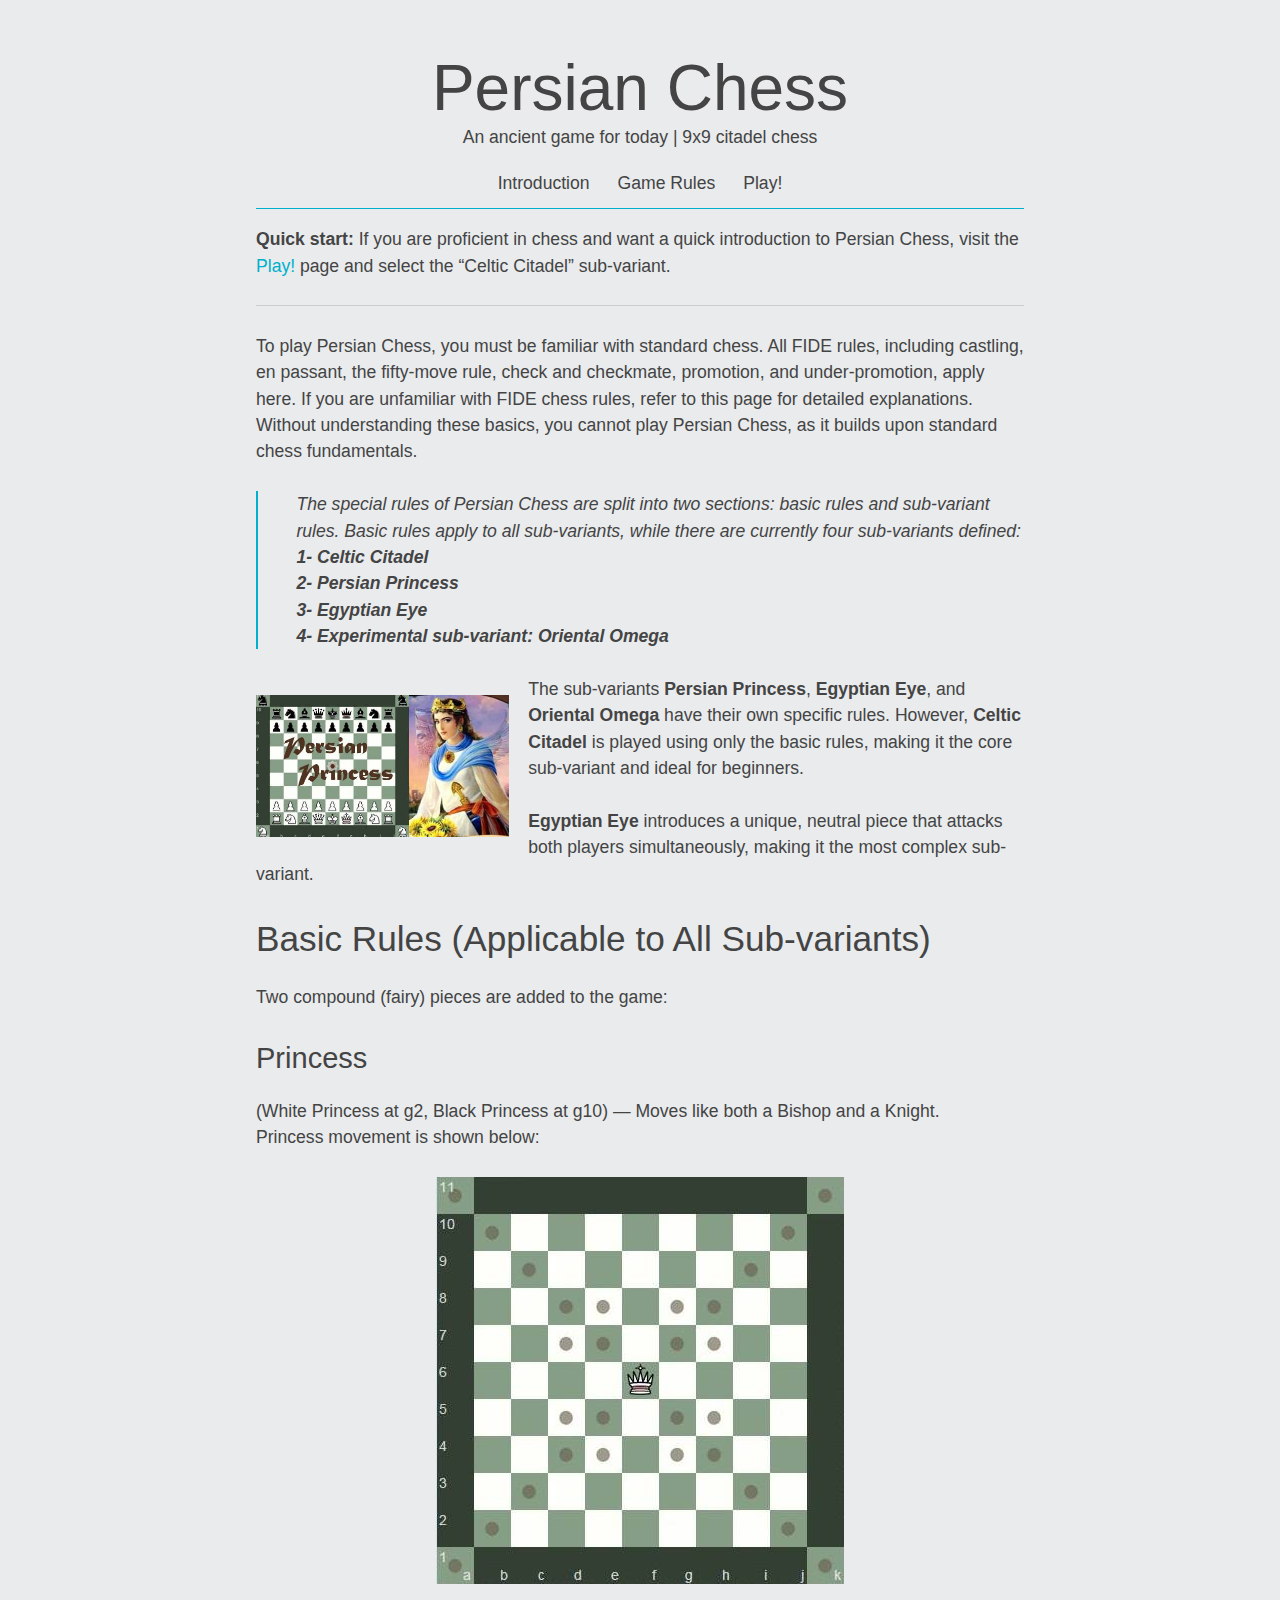
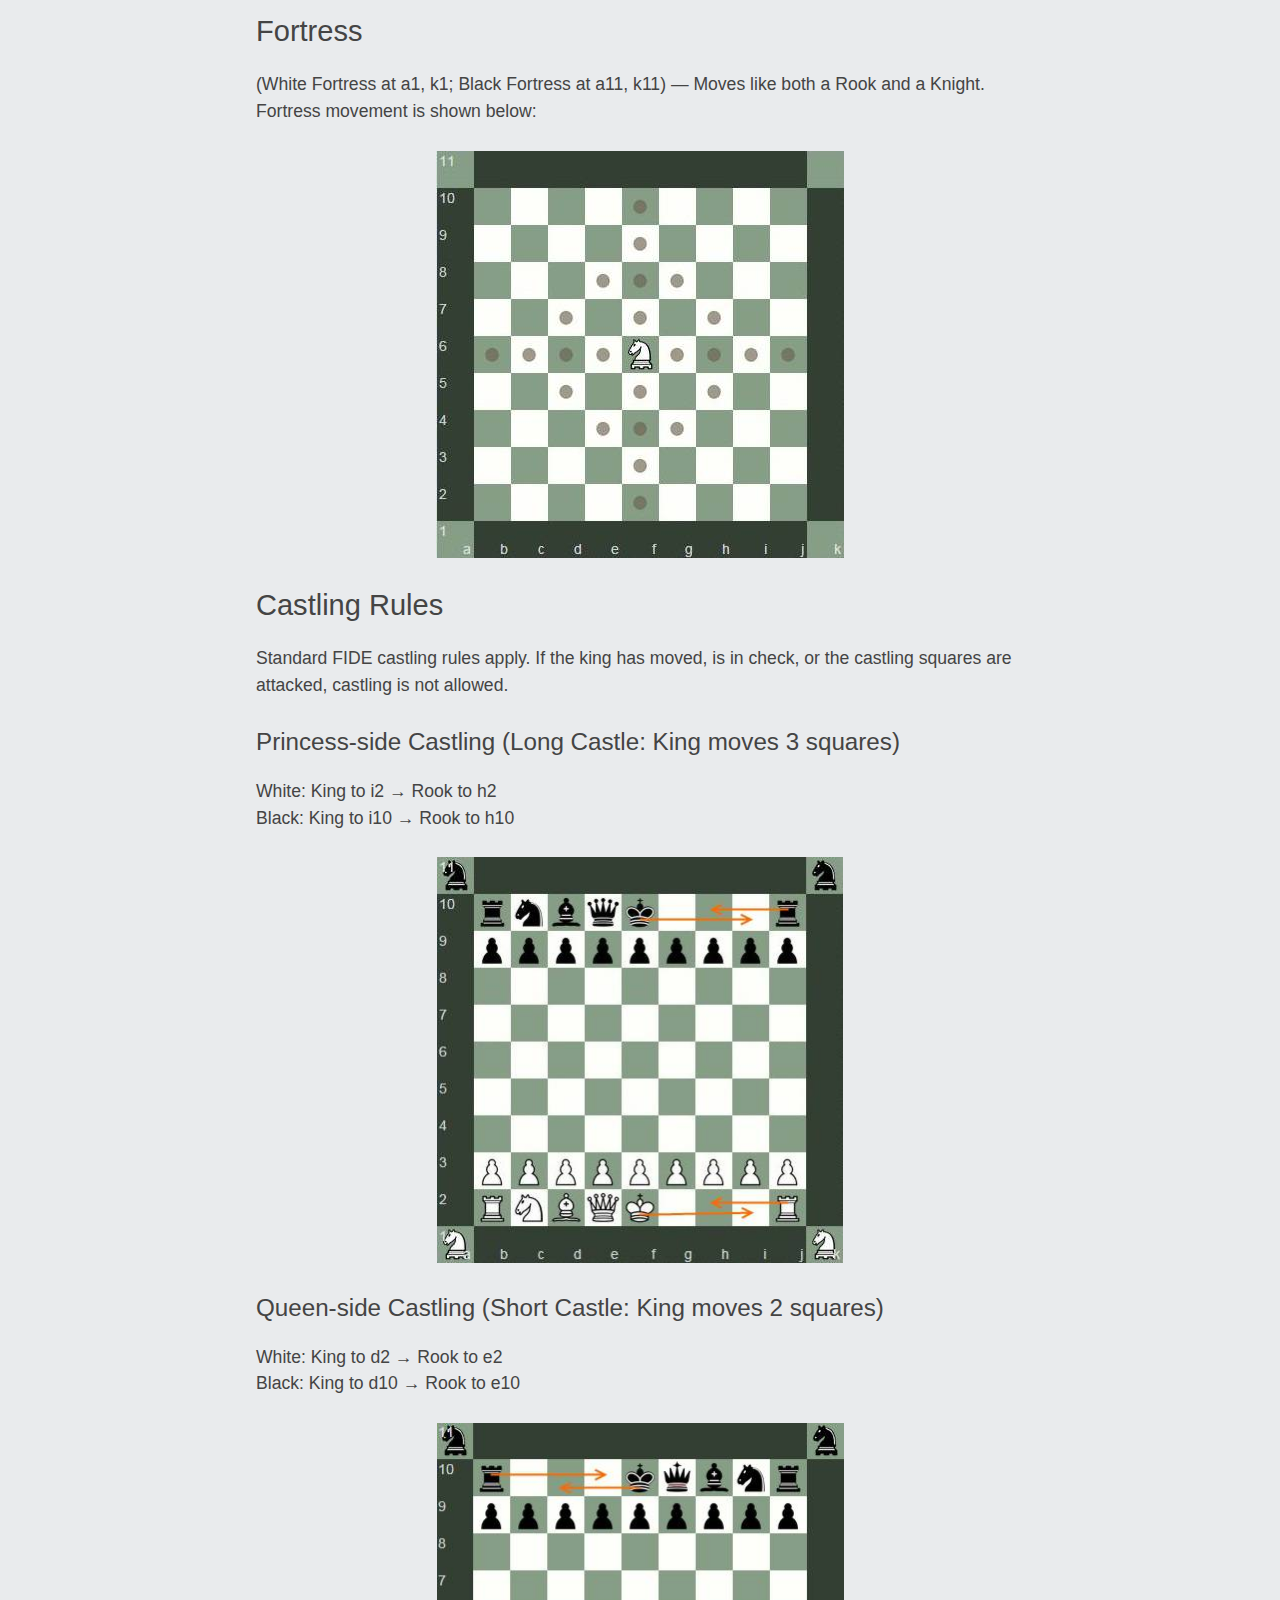
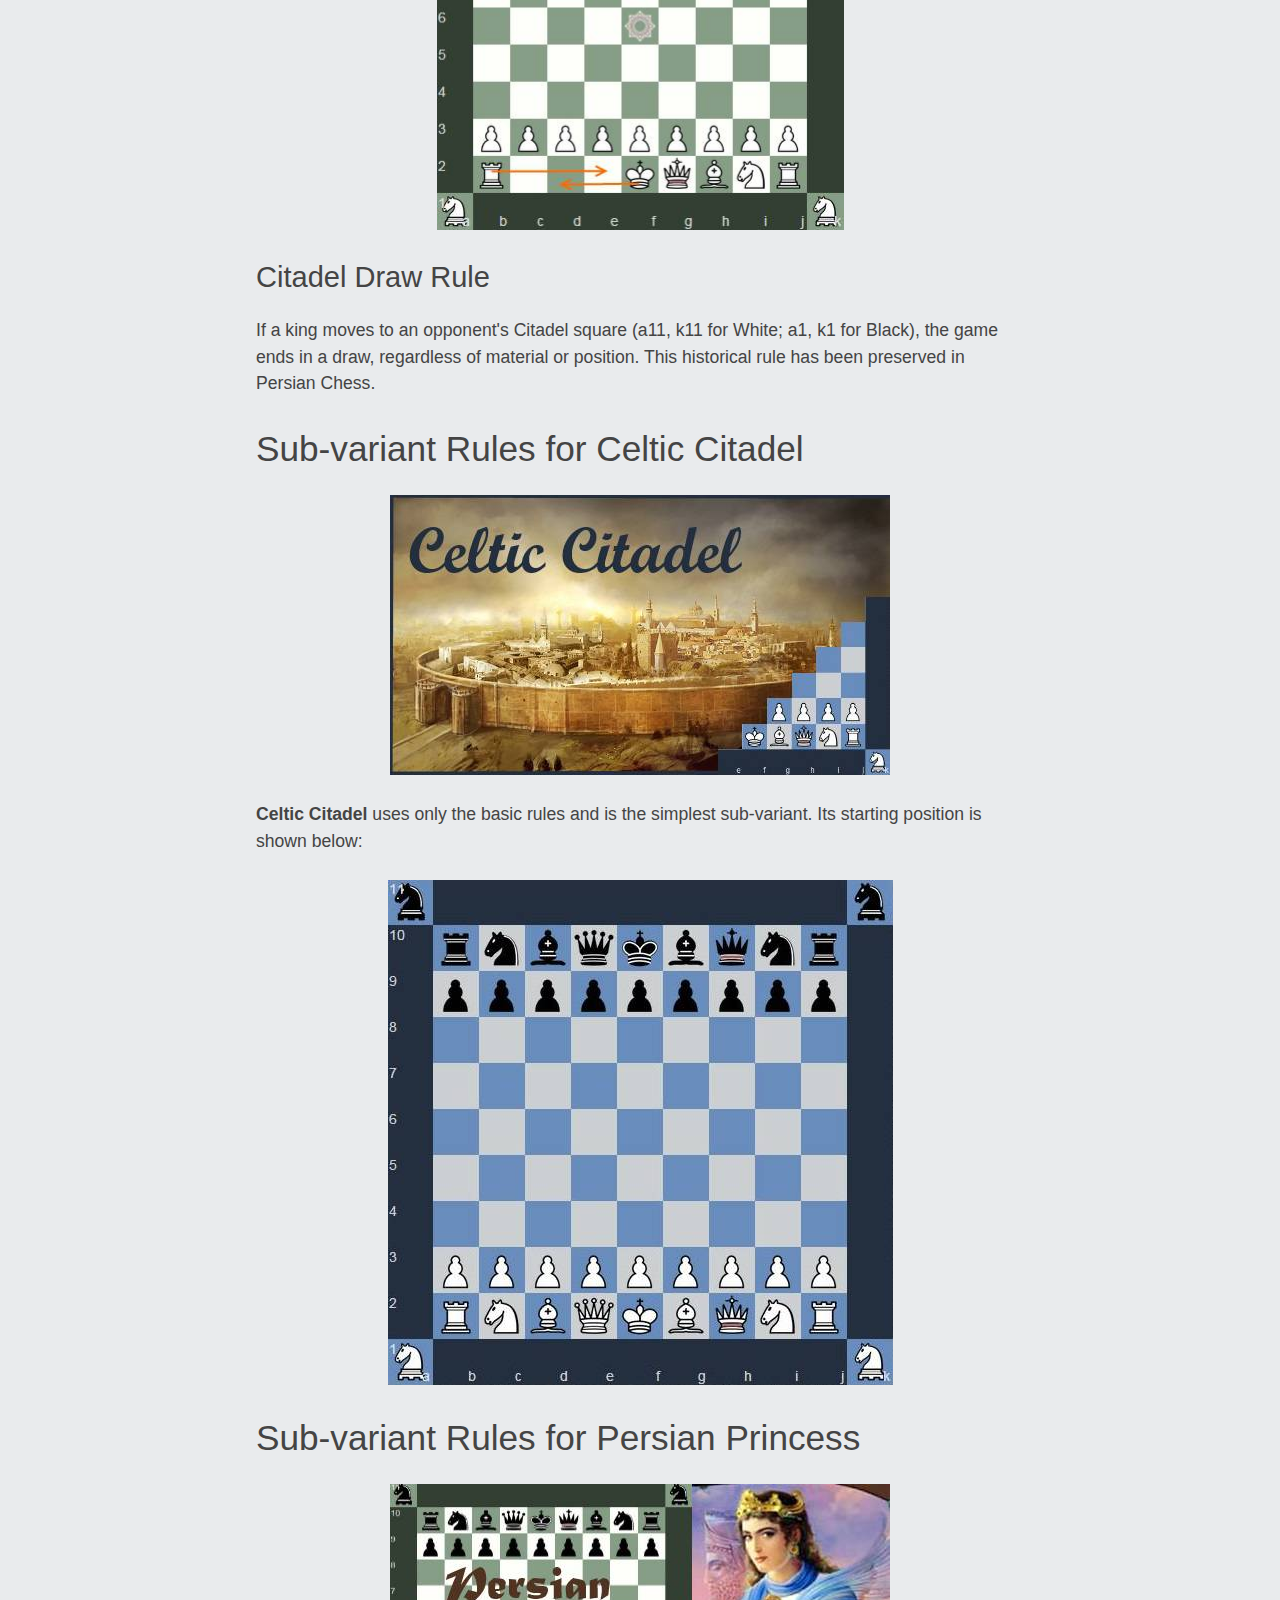
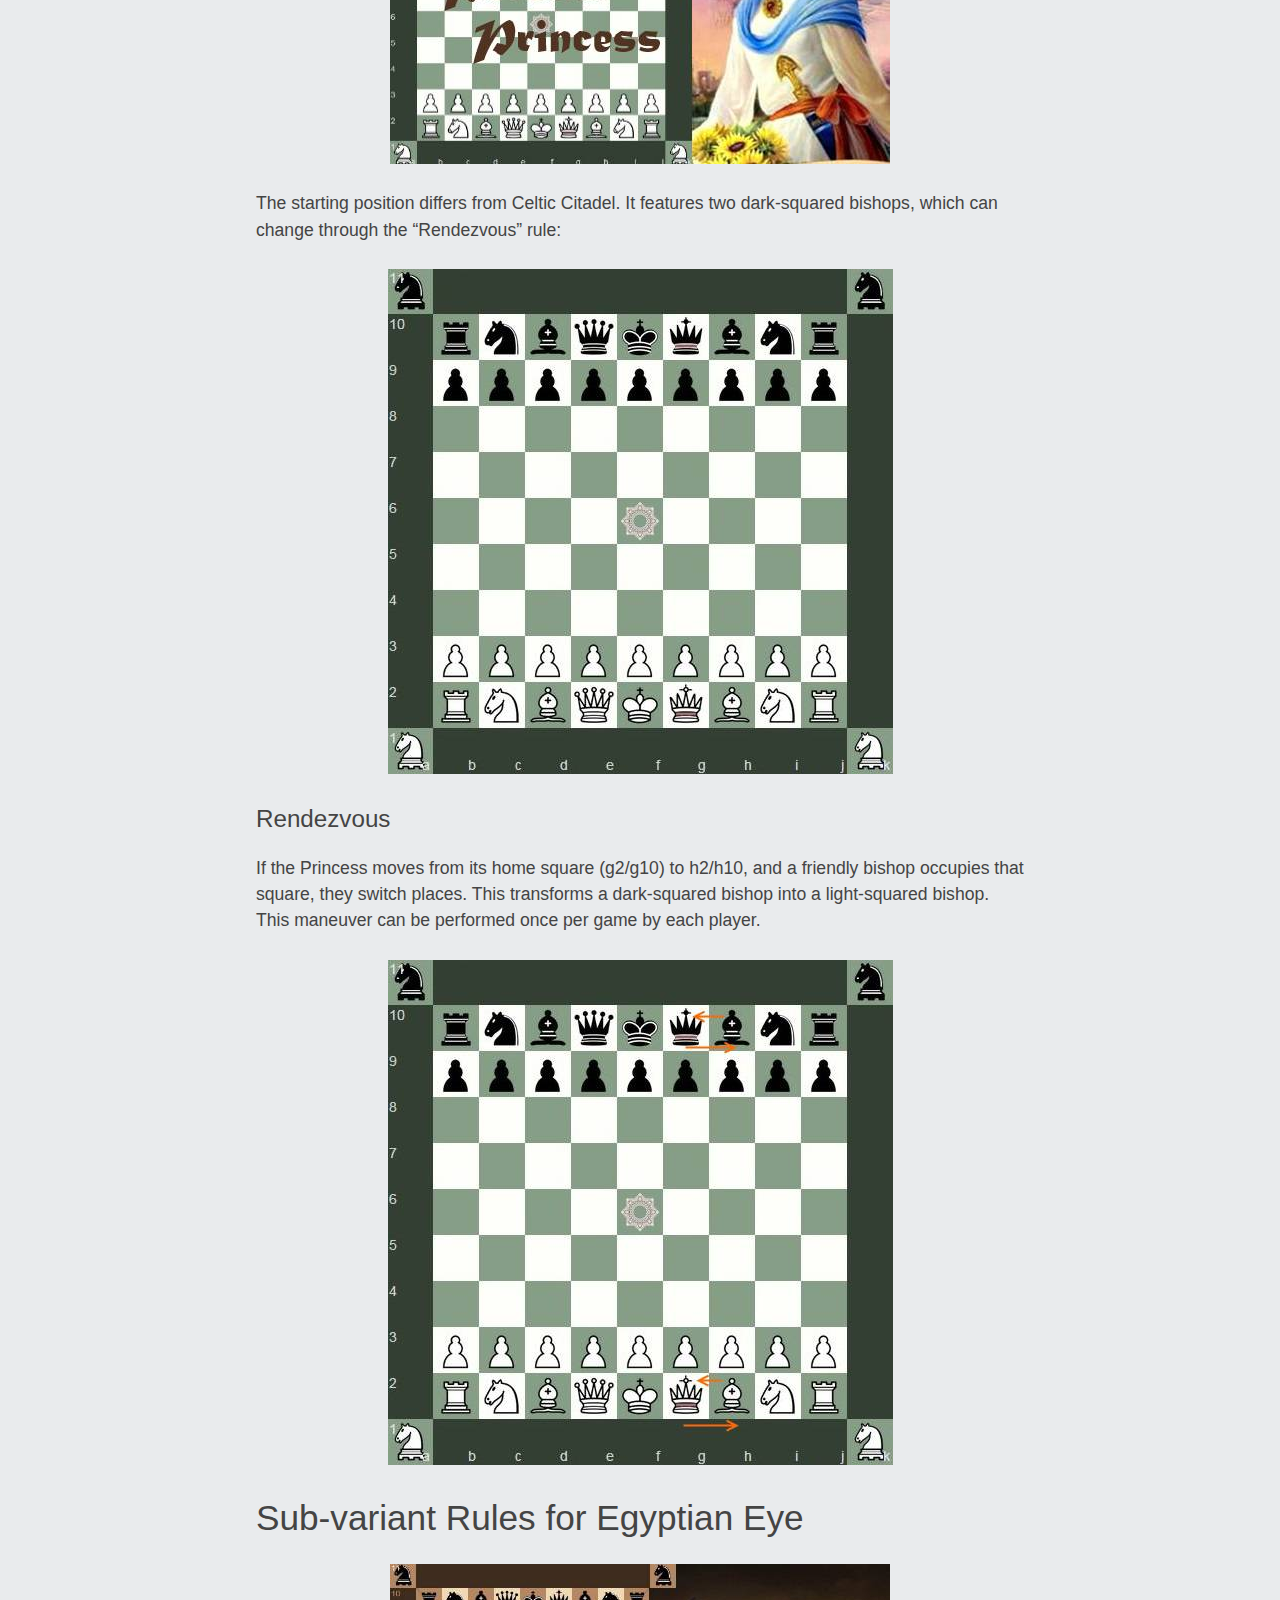
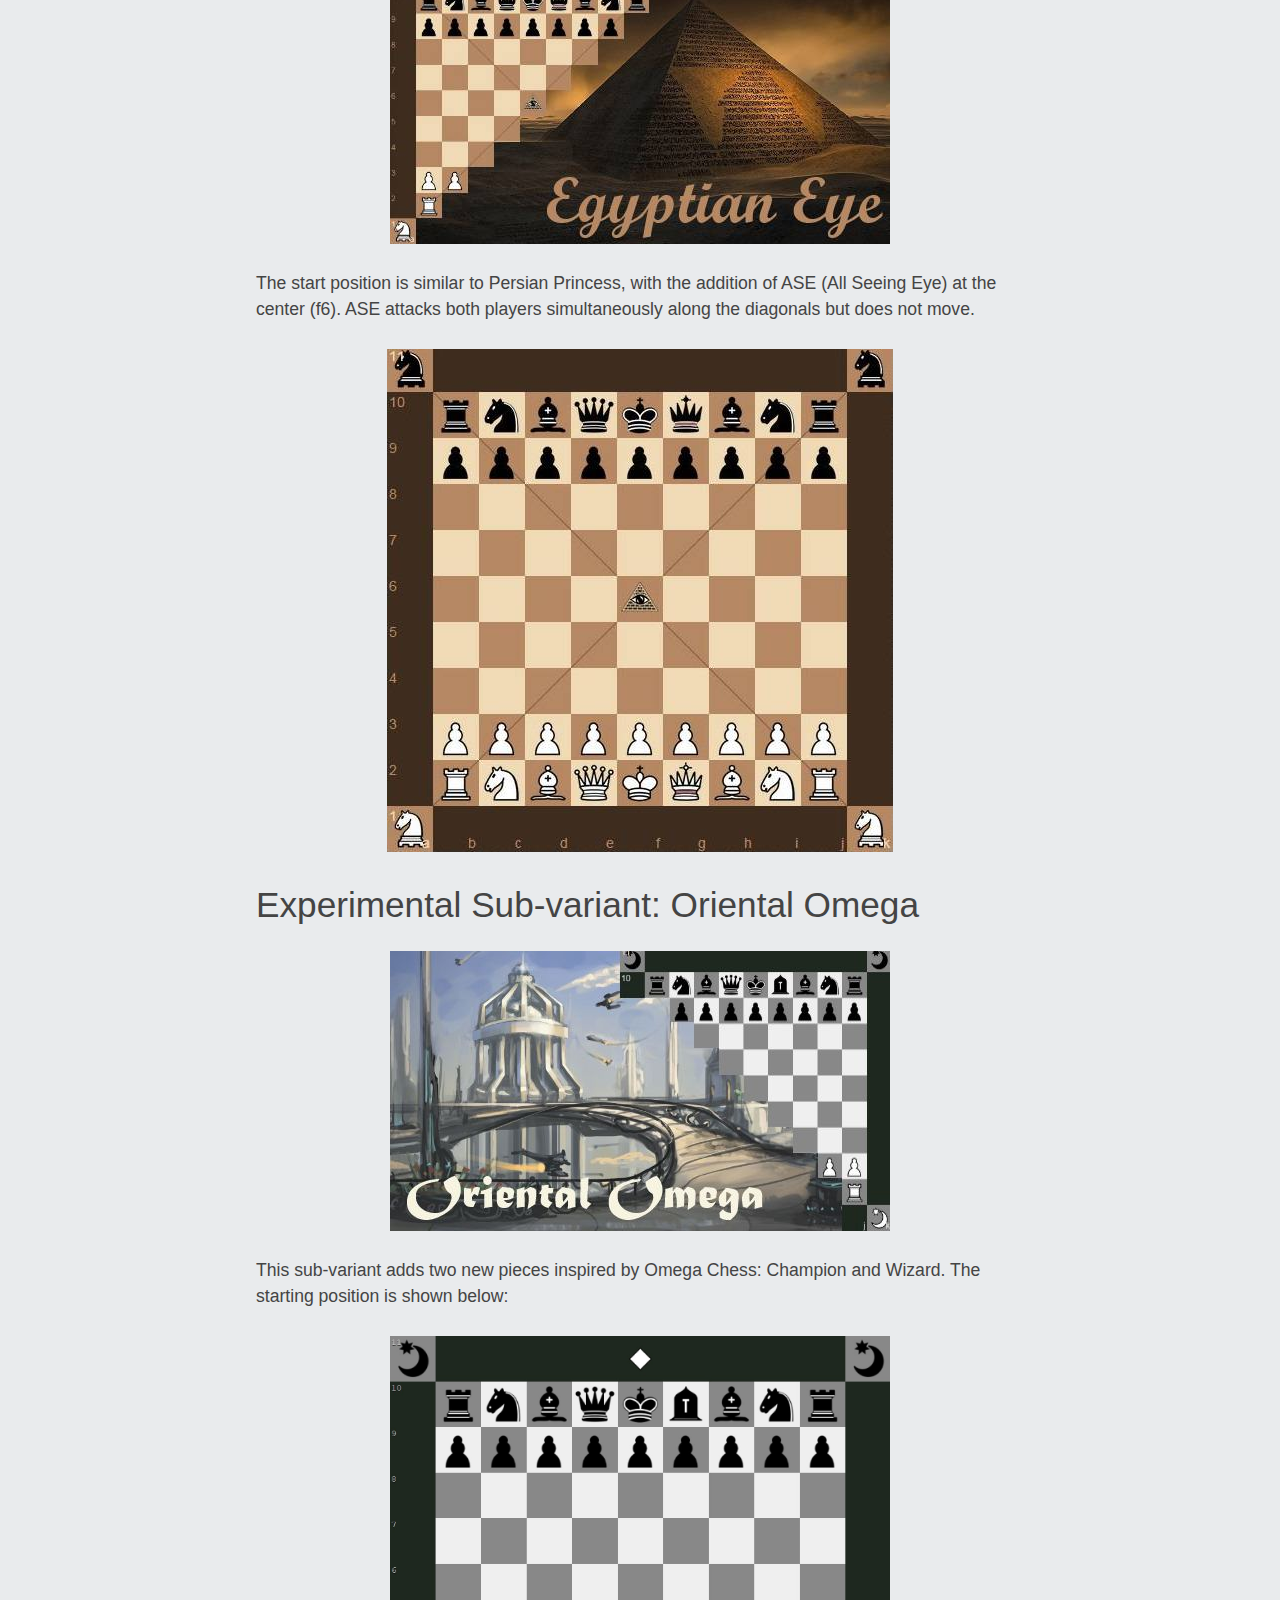
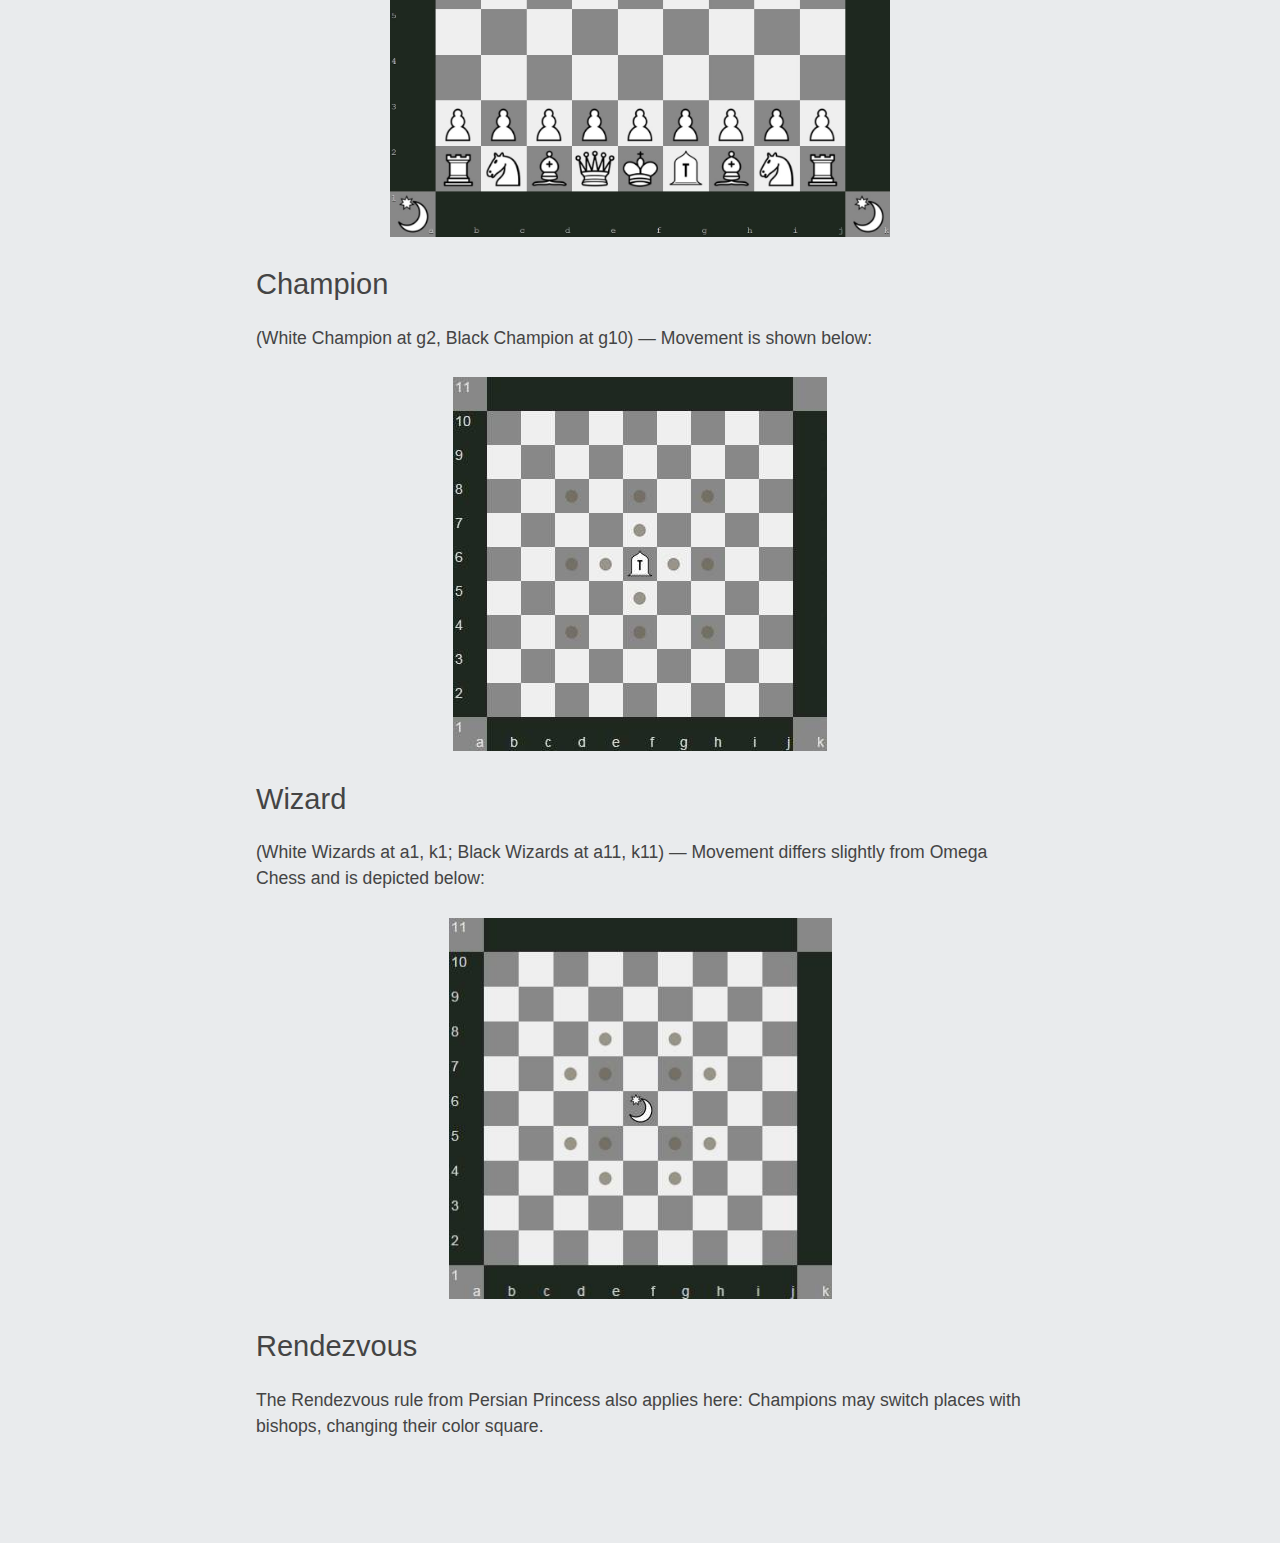
==== rules.html @ 62b5b494 "rules.html" ====
<!DOCTYPE html>
<html lang="en-US">

<head>
  <meta charset="UTF-8">
  <meta http-equiv="X-UA-Compatible" content="IE=edge">
  <meta name="viewport" content="width=device-width, initial-scale=1">

  <title>Persian Chess – An ancient game for today | 9×9 citadel chess</title>

  <!-- Stylesheets -->
  <link rel="stylesheet" href="site/css/style.css" type="text/css">

  <!-- Custom Styles -->
  <style>
    @media (min-width: 68.5em) {
      .site-main {
        max-width: none;
      }
    }
  </style>
</head>

<body class="home page-template-default page">

  <div id="page" class="hfeed site">

    <!-- Site Header -->
    <header id="masthead" class="site-header" role="banner">
      <div class="site-branding">
        <h1 class="site-title">
          <a href="#" title="Persian Chess" rel="home">Persian Chess</a>
        </h1>
        <h2 class="site-description">An ancient game for today | 9x9 citadel chess</h2>
      </div>

      <!-- Horizontal Menu -->
      <nav id="header-menu" class="menu horizontal-menu header-menu">
        <ul>
          <li><a href="index.html">Introduction</a></li>
          <li><a href="rules.html">Game Rules</a></li>
          <li><a href="engine/index.html">Play!</a></li>
        </ul>
      </nav>
    </header>

    <!-- Main Content -->
    <div id="content" class="site-content">
      <div id="primary" class="content-area">
        <main id="main" class="site-main" role="main">
          <article id="post-6" class="page">
            <div class="entry-content">
              <p><strong>Quick start:</strong> If you are proficient in chess and want a quick introduction to Persian
                Chess, visit the <a href="engine/index.html"
                  target="_blank" rel="noopener">Play!</a> page and select the “Celtic Citadel” sub-variant.</p>
              <hr />
              <p>To play Persian Chess, you must be familiar with standard chess. All FIDE rules, including castling, en
                passant, the fifty-move rule, check and checkmate, promotion, and under-promotion, apply here. If you
                are unfamiliar with FIDE chess rules, refer to this page for detailed explanations. Without
                understanding these basics, you cannot play Persian Chess, as it builds upon standard chess
                fundamentals.</p>
              <blockquote>
                <p>The special rules of Persian Chess are split into two sections: basic rules and sub-variant rules.
                  Basic rules apply to all sub-variants, while there are currently four sub-variants defined:<br />
                  <strong>1- Celtic Citadel</strong><br />
                  <strong>2- Persian Princess</strong><br />
                  <strong>3- Egyptian Eye</strong><br />
                  <strong>4- Experimental sub-variant: Oriental Omega</strong>
                </p>
              </blockquote>
              <p><img class="alignleft" src="site/img/persian-princess-logo.jpg" alt="Persian Chess: Persian Princess"
                  width="253" height="142" /></p>
              <p>The sub-variants <strong>Persian Princess</strong>, <strong>Egyptian Eye</strong>, and <strong>Oriental
                  Omega</strong> have their own specific rules. However, <strong>Celtic Citadel</strong> is played using
                only the basic rules, making it the core sub-variant and ideal for beginners.</p>
              <p><strong>Egyptian Eye</strong> introduces a unique, neutral piece that attacks both players
                simultaneously, making it the most complex sub-variant.</p>

              <h2>Basic Rules (Applicable to All Sub-variants)</h2>
              <p>Two compound (fairy) pieces are added to the game:</p>

              <h3>Princess</h3>
              <p>(White Princess at g2, Black Princess at g10) — Moves like both a Bishop and a Knight.<br />
                Princess movement is shown below:</p>
              <p><img class="aligncenter" src="site/img/princess-movement.jpg" alt="Princess movement" width="408"
                  height="407" /></p>

              <h3>Fortress</h3>
              <p>(White Fortress at a1, k1; Black Fortress at a11, k11) — Moves like both a Rook and a Knight.<br />
                Fortress movement is shown below:</p>
              <p><img class="aligncenter" src="site/img/fortress-movement.jpg" alt="Fortress movement" width="408"
                  height="407" /></p>

              <h3>Castling Rules</h3>
              <p>Standard FIDE castling rules apply. If the king has moved, is in check, or the castling squares are
                attacked, castling is not allowed.</p>

              <h4>Princess-side Castling (Long Castle: King moves 3 squares)</h4>
              <p>White: King to i2 → Rook to h2<br />
                Black: King to i10 → Rook to h10</p>
              <p><img class="aligncenter" src="site/img/princessside-castle.jpg" alt="Long castling" width="406"
                  height="406" /></p>

              <h4>Queen-side Castling (Short Castle: King moves 2 squares)</h4>
              <p>White: King to d2 → Rook to e2<br />
                Black: King to d10 → Rook to e10</p>
              <p><img class="aligncenter" src="site/img/queenside-castle.jpg" alt="Short castling" width="407"
                  height="408" /></p>

              <h3>Citadel Draw Rule</h3>
              <p>If a king moves to an opponent's Citadel square (a11, k11 for White; a1, k1 for Black), the game ends
                in a draw, regardless of material or position. This historical rule has been preserved in Persian Chess.
              </p>

              <h2>Sub-variant Rules for Celtic Citadel</h2>
              <p><img class="aligncenter" src="site/img/celtic-citadel-logo.jpg" alt="Celtic Citadel" width="500"
                  height="280" /></p>
              <p><strong>Celtic Citadel</strong> uses only the basic rules and is the simplest sub-variant. Its starting
                position is shown below:</p>
              <p><img class="aligncenter" src="site/img/celtic-citadel-start.jpg" alt="Celtic Citadel start position"
                  width="505" height="505" /></p>

              <h2>Sub-variant Rules for Persian Princess</h2>
              <p><img class="aligncenter" src="site/img/persian-princess-logo.jpg" alt="Persian Princess" width="500"
                  height="280" /></p>
              <p>The starting position differs from Celtic Citadel. It features two dark-squared bishops, which can
                change through the “Rendezvous” rule:</p>
              <p><img class="aligncenter" src="site/img/persian-princess-start.jpg"
                  alt="Persian Princess start position" width="505" height="505" /></p>

              <h4>Rendezvous</h4>
              <p>If the Princess moves from its home square (g2/g10) to h2/h10, and a friendly bishop occupies that
                square, they switch places. This transforms a dark-squared bishop into a light-squared bishop. This
                maneuver can be performed once per game by each player.</p>
              <p><img class="aligncenter" src="site/img/rendezvous.jpg" alt="Rendezvous" width="505" height="505" /></p>

              <h2>Sub-variant Rules for Egyptian Eye</h2>
              <p><img class="aligncenter" src="site/img/egyptian-eye-logo.jpg" alt="Egyptian Eye" width="500"
                  height="280" /></p>
              <p>The start position is similar to Persian Princess, with the addition of ASE (All Seeing Eye) at the
                center (f6). ASE attacks both players simultaneously along the diagonals but does not move.</p>
              <p><img class="aligncenter" src="site/img/ase-start.jpg" alt="Egyptian Eye start position" width="506"
                  height="503" /></p>

              <h2>Experimental Sub-variant: Oriental Omega</h2>
              <p><img class="aligncenter" src="site/img/oriental-omega-logo.jpg" alt="Omega chess 9x9" width="500"
                  height="280" /></p>
              <p>This sub-variant adds two new pieces inspired by Omega Chess: Champion and Wizard. The starting
                position is shown below:</p>
              <p><img class="aligncenter" src="site/img/oriental-omega-start.jpg" alt="Oriental Omega start position"
                  width="500" height="501" /></p>

              <h3>Champion</h3>
              <p>(White Champion at g2, Black Champion at g10) — Movement is shown below:</p>
              <p><img class="aligncenter" src="site/img/champion-movement.jpg" alt="Champion movement" width="374"
                  height="374" /></p>

              <h3>Wizard</h3>
              <p>(White Wizards at a1, k1; Black Wizards at a11, k11) — Movement differs slightly from Omega Chess and
                is depicted below:</p>
              <p><img class="aligncenter" src="site/img/wizard-movement.jpg" alt="Wizard movement" width="383"
                  height="383" /></p>

              <h3>Rendezvous</h3>
              <p>The Rendezvous rule from Persian Princess also applies here: Champions may switch places with bishops,
                changing their color square.</p>

            </div>
          </article>
        </main>
      </div>
    </div>
  </div>

</body>

</html>
---- site/css/style.css ----
/*!

Theme Name: Decode

Theme URI: http://www.machothemes.com/themes/decode/

Version: 3.15.3

Author: Macho Themes

Author URI: http://www.machothemes.com/

Description: A minimal, modern theme, designed to be mobile first and fully responsive. Decode features the ability to change all the colors in the theme and an elegant sidebar conveniently accessed by tapping on the menu icon. The sidebar can fit all of your widgets and its position can be customized. You can also choose to keep the sidebar always visible on larger screens for a smooth two-column experience. You can even disable the sidebar and comment links if you choose. Decode supports link posts, where the title can be hyperlinked. Decode includes custom social icons in the header that you can easily link to your choice of 55 different social profiles from Twitter and Instagram, to Pinterest and LinkedIn, you will be sure to find support for the network you want alongside a bevy of customizations to make your site unique. Decode has been translated into Chinese, Dutch, French, German, Polish, Russian, and Spanish. <a href="http://www.machothemes.com/themes/decode/">More info here</a>

Tags: responsive-layout, one-column, two-columns, left-sidebar, right-sidebar, custom-background, custom-colors, custom-header, editor-style, featured-images, microformats, post-formats, rtl-language-support, sticky-post, theme-options, threaded-comments, translation-ready

License: GNU General Public License v3.0

License URI: http://www.gnu.org/licenses/gpl-3.0-standalone.html

Domain Path: /languages/

Text Domain: decode

Decode is based on Underscores http://underscores.me/, (C) 2012-2015 Automattic, Inc.



/*--------------------------------------------------------------

>>> TABLE OF CONTENTS:

----------------------------------------------------------------

1.0  - Reset

	1.1 - Normalize

	1.2 - Elements

	1.3 - Typography

	1.4 - Forms

2.0  - Utilities

	2.1 - Accessibility

	2.2 - Clearing

3.0  - Media

	3.1 - Captions

	3.2 - Galleries

	3.3 - Alignment

4.0  - Header

	4.1 - Site Branding

	4.2 - Social Links

	4.3 - Menus

	4.4 - Breadcrumbs

5.0  - Content

6.0  - Post Formats

	6.1 - Link Posts

	6.2 - Quote Posts

	6.3 - Asides

	6.4 - Audio Posts

7.0  - Author Profiles

	7.1 - Author Cards

	7.2 - Author Pages

8.0  - Comments

9.0  - Navigation

10.0 - Search

11.0 - Sidebar

12.0 - Widgets

13.0 - Explore Page

14.0 - Infinite Scroll

15.0 - Media Queries

	15.1 - Tablets (<35ems)

	15.2 - Desktops (<50ems)

	15.3 - Large Screens (<68.5ems)

	15.4 - Print

--------------------------------------------------------------*/



/*! normalize.css v3.0.3 | MIT License | github.com/necolas/normalize.css */html{font-family:sans-serif;-ms-text-size-adjust:100%;-webkit-text-size-adjust:100%}body{margin:0}article,aside,details,figcaption,figure,footer,header,hgroup,main,menu,nav,section,summary{display:block}audio,canvas,progress,video{display:inline-block;vertical-align:baseline}audio:not([controls]){display:none;height:0}[hidden],template{display:none}a{background-color:transparent}a:active,a:hover{outline:0}abbr[title]{border-bottom:1px dotted}dfn{font-style:italic}h1{font-size:2em;margin:.67em 0}mark{background:#ff0;color:#000}small{font-size:80%}sub,sup{font-size:75%;line-height:0;position:relative;vertical-align:baseline}sup{top:-.5em}sub{bottom:-.25em}img{border:0}svg:not(:root){overflow:hidden}figure{margin:1em 40px}hr{box-sizing:content-box;height:0}pre{overflow:auto}code,kbd,pre,samp{font-family:monospace,monospace;font-size:1em}button,input,optgroup,select,textarea{color:inherit;font:inherit;margin:0}button{overflow:visible}button,select{text-transform:none}button,html input[type=button],input[type=reset],input[type=submit]{-webkit-appearance:button;cursor:pointer}button[disabled],html input[disabled]{cursor:default}button::-moz-focus-inner,input::-moz-focus-inner{border:0;padding:0}input{line-height:normal}input[type=checkbox],input[type=radio]{box-sizing:border-box;padding:0}input[type=number]::-webkit-inner-spin-button,input[type=number]::-webkit-outer-spin-button{height:auto}input[type=search]{-webkit-appearance:textfield;box-sizing:content-box}input[type=search]::-webkit-search-cancel-button,input[type=search]::-webkit-search-decoration{-webkit-appearance:none}fieldset{border:1px solid silver;margin:0 2px;padding:.35em .625em .75em}legend{border:0;padding:0}textarea{overflow:auto}optgroup{font-weight:700}table{border-collapse:collapse;border-spacing:0}td,th{padding:0}html{box-sizing:border-box}*,:after,:before{box-sizing:inherit}body{background:#e9ebed}hr{height:1px;border:0;margin-bottom:1.5em;background-color:#ccc}ol,ul{margin:0 0 1.5em 1em}ul{list-style:disc}ol{list-style:decimal}li>ol,li>ul{margin-bottom:0;margin-left:1em}dt{font-weight:700}dd{margin:0 1.5em 1.5em}table{width:100%;margin:0 0 1.5em}body,button,input,select,textarea{color:#444;font-family:Oxygen,Helvetica Neue,Arial,sans-serif;font-weight:300;line-height:1.5}body{-webkit-overflow-scrolling:touch;text-align:left;margin:0;background-color:#e9ebed}h1,h2,h3,h4,h5,h6{font-weight:inherit;clear:both;margin:0}a{-webkit-transition:color .4s ease;transition:color .4s ease;text-decoration:none;border-bottom:0 solid rgba(69,69,69,0);background-color:transparent}.no-touch a:hover,a{color:#00b0cc}.no-touch a:active{color:#008094}.no-touch .author-site a,.no-touch .categories a,.no-touch .comments-link a,.no-touch .edit-link a,.no-touch .entry-content a,.no-touch .site-colophon a,.no-touch .site-description a,.no-touch .tags a,.no-touch .theme-info a{-webkit-transition:color .4s ease-in-out,border-bottom .4s ease-in-out;transition:color .4s ease-in-out,border-bottom .4s ease-in-out}.no-touch .author-site a:hover,.no-touch .categories a:hover,.no-touch .comments-link a:hover,.no-touch .edit-link a:hover,.no-touch .entry-content a:hover,.no-touch .site-colophon a:hover,.no-touch .site-description a:hover,.no-touch .tags a:hover,.no-touch .theme-info a:hover{border-bottom:1px solid #00b0cc}.no-touch .author-site a:active,.no-touch .categories a:active,.no-touch .comments-link a:active,.no-touch .edit-link a:active,.no-touch .entry-content a:active,.no-touch .site-colophon a:active,.no-touch .site-description a:active,.no-touch .tags a:active,.no-touch .theme-info a:active{border-bottom:1px solid #008094}b,strong{font-weight:700}cite,dfn,em,i{font-style:italic}blockquote{margin:0 1.5em}blockquote:after,blockquote:before,q:after,q:before{content:""}blockquote,q{quotes:"" ""}address{margin:0 0 1.5em}pre{overflow:auto;font-family:Courier\ 10 Pitch,Courier,monospace;line-height:1.6;max-width:100%;padding:1.6em;margin-bottom:1.6em;background:#eee}code,kbd,tt,var{font-family:Monaco,Consolas,Andale Mono,DejaVu Sans Mono,monospace}abbr,acronym{border-bottom:1px dotted #666;cursor:help}ins,mark{text-decoration:none;background:#fff9c0}small{font-size:75%}big{font-size:125%}button,input[type=button],input[type=reset],input[type=submit]{-webkit-transition:border .25s ease-out,color .25s ease-out;transition:border .25s ease-out,color .25s ease-out;color:#00b0cc;min-height:22px;min-height:2rem;padding:0 .7em;border:1px solid silver;border-radius:3px;background:transparent}.no-touch button:hover,.no-touch input[type=button]:hover,.no-touch input[type=reset]:hover,.no-touch input[type=submit]:hover{border:1px solid #00b0cc}.no-touch button:active,.no-touch button:focus,.no-touch input[type=button]:active,.no-touch input[type=button]:focus,.no-touch input[type=reset]:active,.no-touch input[type=reset]:focus,.no-touch input[type=submit]:active,.no-touch input[type=submit]:focus,.touch button:active,.touch button:focus,.touch input[type=button]:active,.touch input[type=button]:focus,.touch input[type=reset]:active,.touch input[type=reset]:focus,.touch input[type=submit]:active,.touch input[type=submit]:focus{color:#008094;border-color:#008094}input[type=email],input[type=password],input[type=search],input[type=tel],input[type=text],input[type=url],textarea{-webkit-transition:border .25s ease-out,color .25s ease-out,background .25s ease-out;transition:border .25s ease-out,color .25s ease-out,background .25s ease-out;color:silver;width:100%;padding:.3em;border:1px solid silver;border-radius:3px;background:hsla(0,0%,100%,0)}input[type=email],input[type=password],input[type=search],input[type=tel],input[type=text],input[type=url]{min-height:22px;min-height:2rem}.no-touch input[type=email]:hover,.no-touch input[type=password]:hover,.no-touch input[type=search]:hover,.no-touch input[type=tel]:hover,.no-touch input[type=text]:hover,.no-touch input[type=url]:hover,.no-touch textarea:hover{color:gray;border-color:gray}.no-touch input[type=email]:focus,.no-touch input[type=password]:focus,.no-touch input[type=search]:focus,.no-touch input[type=tel]:focus,.no-touch input[type=text]:focus,.no-touch input[type=url]:focus,.no-touch textarea:focus,.touch input[type=email]:focus,.touch input[type=password]:focus,.touch input[type=search]:focus,.touch input[type=tel]:focus,.touch input[type=text]:focus,.touch input[type=url]:focus,.touch textarea:focus{color:#444;border-color:#00b0cc;outline:none}input[type=search]{-webkit-appearance:none;box-sizing:border-box}body .screen-reader-text{overflow:hidden;clip:rect(0 0 0 0);position:absolute;width:1px;height:1px;padding:0;border:0;margin:-1px}body .screen-reader-text:active,body .screen-reader-text:focus,body .screen-reader-text:hover{overflow:visible;clip:auto;position:static;z-index:5;width:auto;height:auto;margin:0}.cf:after,.cf:before{display:table;content:''}.cf:after{clear:both}.comment-content:after,.comment-content:before,.entry-content:after,.entry-content:before,.site-content:after,.site-content:before,.site-footer:after,.site-footer:before,.site-header:after,.site-header:before{display:table;content:''}.comment-content:after,.entry-content:after,.site-content:after,.site-footer:after,.site-header:after{clear:both}.wp-caption{max-width:100%;margin-bottom:1.5em}.wp-caption img[class*=wp-image-]{display:block;max-width:100%;margin:0 auto}.wp-caption-text{font-size:.85em;text-align:center}.wp-caption .wp-caption-text{margin:.8075em 0}.gallery{margin:auto auto 1.5em}.gallery-item{display:inline-block;text-align:center;vertical-align:top;width:100%;margin:0 4px 4px 0}.gallery-columns-2 .gallery-item{max-width:48%;max-width:calc(50% - 4px)}.gallery-columns-3 .gallery-item{max-width:32%;max-width:calc(33.3% - 4px)}.gallery-columns-4 .gallery-item{max-width:23%;max-width:calc(25% - 4px)}.gallery-columns-5 .gallery-item{max-width:19%;max-width:calc(20% - 4px)}.gallery-columns-6 .gallery-item{max-width:15%;max-width:calc(16.7% - 4px)}.gallery-columns-7 .gallery-item{max-width:13%;max-width:calc(14.28% - 4px)}.gallery-columns-8 .gallery-item{max-width:11%;max-width:calc(12.5% - 4px)}.gallery-columns-9 .gallery-item{max-width:9%;max-width:calc(11.1% - 4px)}.gallery-columns-1 .gallery-item:nth-of-type(1n),.gallery-columns-2 .gallery-item:nth-of-type(2n),.gallery-columns-3 .gallery-item:nth-of-type(3n),.gallery-columns-4 .gallery-item:nth-of-type(4n),.gallery-columns-5 .gallery-item:nth-of-type(5n),.gallery-columns-6 .gallery-item:nth-of-type(6n),.gallery-columns-7 .gallery-item:nth-of-type(7n),.gallery-columns-8 .gallery-item:nth-of-type(8n),.gallery-columns-9 .gallery-item:nth-of-type(9n){margin-right:0}#content .gallery dd.gallery-caption{margin:auto}.gallery-caption{font-size:.85em;text-align:center;margin:auto}.gallery-columns-1 .gallery-caption{max-width:20em}.gallery-columns-3 .gallery-caption,.gallery-columns-4 .gallery-caption,.gallery-columns-5 .gallery-caption,.gallery-columns-6 .gallery-caption,.gallery-columns-7 .gallery-caption,.gallery-columns-8 .gallery-caption,.gallery-columns-9 .gallery-caption{display:none}.gallery-columns-6 .gallery-item img,.gallery-columns-7 .gallery-item img,.gallery-columns-8 .gallery-item img,.gallery-columns-9 .gallery-item img{margin:0 auto}.gallery a img{display:block;border:none}.entry-content .alignleft{display:inline;float:left;margin-right:2.5%}.entry-content .alignright{display:inline;float:right;margin-left:2.5%}.entry-content .aligncenter{display:block;clear:both;margin-right:auto;margin-left:auto}.comment-content img,.sidebar img,.site-branding img,.site-content img,.site-footer img,.size-auto,.size-full,.size-large,.size-medium,.size-thumbnail,.widget img,img.size-full{max-width:100%;height:auto}.entry-content img,img[class*=align],img[class*=wp-image-]{height:auto}embed,iframe,object{max-width:100%}.comment-content .wp-smiley,.entry-content .wp-smiley,.page-content .wp-smiley{padding:0;border:none;margin-top:0;margin-bottom:0}.clearfix:after,.clearfix:before{content:" ";display:table}.clearfix:after{clear:both}.clearfix{*zoom:1}.customizer-display-none{display:none!important}.customizer-display-block{display:block!important}.site{overflow:auto;width:100%}.site-header{width:100%;border-bottom:1px solid #00b0cc;margin:3.5% auto 0}.site-branding{text-align:center;margin:1.5% auto 2.5%}.site-logo{-webkit-transition:opacity .5s ease-out;transition:opacity .5s ease-out;width:auto;max-height:9.5em;max-height:9.5rem;margin:0 auto 2%;opacity:1;user-drag:none}.no-touch .site-logo:hover{opacity:.75}.no-touch .site-logo:active{opacity:.85}.site-title{font-size:2.15em;line-height:1;text-align:center;word-wrap:break-word;overflow-wrap:break-word;margin:0 0 .5%}.site-title a{-webkit-transition:color .5s;transition:color .5s;color:#444;-webkit-font-smoothing:subpixel-antialiased}.no-touch .site-title a:hover{color:#00b0cc}.no-touch .site-title a:active{color:#008094}.page-header{text-align:center;margin:0 auto 7.5%}.page-title{display:inline-block;font-size:1.65em;text-align:center;padding:1.5%;border-bottom:1px solid #00b0cc}.site-description{font-size:1.1em;text-align:center;margin-bottom:.75%}.contact-links{display:block;margin:1% 0}.contact-links-container{text-align:center;margin:0 auto}.contact-link{-webkit-transition:opacity .4s ease-out;transition:opacity .4s ease-out;border:none;margin:0 1%}.no-touch .contact-link:hover{opacity:.6}.no-touch .contact-link:active{opacity:.8}.contact-link:first-child{margin-left:0}.contact-link:last-child{margin-right:0}.contact-link img,.contact-link svg{overflow:visible;width:2.25em;height:2.25em}.no-inlinesvg .contact-link svg{display:none}.no-inlinesvg .contact-link{display:inline-block;width:50px;height:50px;margin:0 .5%;background-repeat:no-repeat;background-position:50%;background-size:50px}.no-inlinesvg .TwitterLink{background-image:url(/web/20181212014735im_/http://www.persianchess.com/wp-content/themes/decode/images/Twitter.png)}.no-inlinesvg .FacebookLink{background-image:url(/web/20181212014735im_/http://www.persianchess.com/wp-content/themes/decode/images/Facebook.png)}.no-inlinesvg .GooglePlusLink{background-image:url(/web/20181212014735im_/http://www.persianchess.com/wp-content/themes/decode/images/GooglePlus.png)}.no-inlinesvg .ElloLink{background-image:url(/web/20181212014735im_/http://www.persianchess.com/wp-content/themes/decode/images/Ello.png)}.no-inlinesvg .ADNLink{background-image:url(/web/20181212014735im_/http://www.persianchess.com/wp-content/themes/decode/images/ADN.png)}.no-inlinesvg .SinaWeiboLink{background-image:url(/web/20181212014735im_/http://www.persianchess.com/wp-content/themes/decode/images/SinaWeibo.png)}.no-inlinesvg .MySpaceLink{background-image:url(/web/20181212014735im_/http://www.persianchess.com/wp-content/themes/decode/images/MySpace.png)}.no-inlinesvg .DiasporaLink{background-image:url(/web/20181212014735im_/http://www.persianchess.com/wp-content/themes/decode/images/Diaspora.png)}.no-inlinesvg .VKLink{background-image:url(/web/20181212014735im_/http://www.persianchess.com/wp-content/themes/decode/images/VK.png)}.no-inlinesvg .DribbbleLink{background-image:url(/web/20181212014735im_/http://www.persianchess.com/wp-content/themes/decode/images/Dribbble.png)}.no-inlinesvg .BehanceLink{background-image:url(/web/20181212014735im_/http://www.persianchess.com/wp-content/themes/decode/images/Behance.png)}.no-inlinesvg .LinkedInLink{background-image:url(/web/20181212014735im_/http://www.persianchess.com/wp-content/themes/decode/images/LinkedIn.png)}.no-inlinesvg .PinterestLink{background-image:url(/web/20181212014735im_/http://www.persianchess.com/wp-content/themes/decode/images/Pinterest.png)}.no-inlinesvg .FancyLink{background-image:url(/web/20181212014735im_/http://www.persianchess.com/wp-content/themes/decode/images/Fancy.png)}.no-inlinesvg .EtsyLink{background-image:url(/web/20181212014735im_/http://www.persianchess.com/wp-content/themes/decode/images/Etsy.png)}.no-inlinesvg .PinboardLink{background-image:url(/web/20181212014735im_/http://www.persianchess.com/wp-content/themes/decode/images/Pinboard.png)}.no-inlinesvg .DeliciousLink{background-image:url(/web/20181212014735im_/http://www.persianchess.com/wp-content/themes/decode/images/Delicious.png)}.no-inlinesvg .InstagramLink{background-image:url(/web/20181212014735im_/http://www.persianchess.com/wp-content/themes/decode/images/Instagram.png)}.no-inlinesvg .VSCOLink{background-image:url(/web/20181212014735im_/http://www.persianchess.com/wp-content/themes/decode/images/VSCO.png)}.no-inlinesvg .Five00pxLink{background-image:url(/web/20181212014735im_/http://www.persianchess.com/wp-content/themes/decode/images/500px.png)}.no-inlinesvg .FlickrLink{background-image:url(/web/20181212014735im_/http://www.persianchess.com/wp-content/themes/decode/images/Flickr.png)}.no-inlinesvg .DeviantARTLink{background-image:url(/web/20181212014735im_/http://www.persianchess.com/wp-content/themes/decode/images/deviantART.png)}.no-inlinesvg .BandcampLink{background-image:url(/web/20181212014735im_/http://www.persianchess.com/wp-content/themes/decode/images/Bandcamp.png)}.no-inlinesvg .SoundcloudLink{background-image:url(/web/20181212014735im_/http://www.persianchess.com/wp-content/themes/decode/images/Soundcloud.png)}.no-inlinesvg .iTunesLink{background-image:url(/web/20181212014735im_/http://www.persianchess.com/wp-content/themes/decode/images/iTunes.png)}.no-inlinesvg .RdioLink{background-image:url(/web/20181212014735im_/http://www.persianchess.com/wp-content/themes/decode/images/Rdio.png)}.no-inlinesvg .SpotifyLink{background-image:url(/web/20181212014735im_/http://www.persianchess.com/wp-content/themes/decode/images/Spotify.png)}.no-inlinesvg .LastFmLink{background-image:url(/web/20181212014735im_/http://www.persianchess.com/wp-content/themes/decode/images/LastFm.png)}.no-inlinesvg .VineLink{background-image:url(/web/20181212014735im_/http://www.persianchess.com/wp-content/themes/decode/images/Vine.png)}.no-inlinesvg .VimeoLink{background-image:url(/web/20181212014735im_/http://www.persianchess.com/wp-content/themes/decode/images/Vimeo.png)}.no-inlinesvg .YouTubeLink{background-image:url(/web/20181212014735im_/http://www.persianchess.com/wp-content/themes/decode/images/YouTube.png)}.no-inlinesvg .KickstarterLink{background-image:url(/web/20181212014735im_/http://www.persianchess.com/wp-content/themes/decode/images/Kickstarter.png)}.no-inlinesvg .GittipLink{background-image:url(/web/20181212014735im_/http://www.persianchess.com/wp-content/themes/decode/images/Gittip.png);background-image:url(/web/20181212014735im_/http://www.persianchess.com/wp-content/themes/decode/images/Goodreads.png)}.no-inlinesvg .TumblrLink{background-image:url(/web/20181212014735im_/http://www.persianchess.com/wp-content/themes/decode/images/Tumblr.png)}.no-inlinesvg .MediumLink{background-image:url(/web/20181212014735im_/http://www.persianchess.com/wp-content/themes/decode/images/Medium.png)}.no-inlinesvg .SvbtleLink{background-image:url(/web/20181212014735im_/http://www.persianchess.com/wp-content/themes/decode/images/Svbtle.png)}.no-inlinesvg .WordPressLink{background-image:url(/web/20181212014735im_/http://www.persianchess.com/wp-content/themes/decode/images/WordPress.png)}.no-inlinesvg .StackOverflowLink{background-image:url(/web/20181212014735im_/http://www.persianchess.com/wp-content/themes/decode/images/StackOverflow.png)}.no-inlinesvg .redditLink{background-image:url(/web/20181212014735im_/http://www.persianchess.com/wp-content/themes/decode/images/reddit.png)}.no-inlinesvg .GithubLink{background-image:url(/web/20181212014735im_/http://www.persianchess.com/wp-content/themes/decode/images/GitHub.png)}.no-inlinesvg .BitbucketLink{background-image:url(/web/20181212014735im_/http://www.persianchess.com/wp-content/themes/decode/images/Bitbucket.png)}.no-inlinesvg .RunkeeperLink{background-image:url(/web/20181212014735im_/http://www.persianchess.com/wp-content/themes/decode/images/Runkeeper.png)}.no-inlinesvg .StravaLink{background-image:url(/web/20181212014735im_/http://www.persianchess.com/wp-content/themes/decode/images/Strava.png)}.no-inlinesvg .FoursquareLink{background-image:url(/web/20181212014735im_/http://www.persianchess.com/wp-content/themes/decode/images/Foursquare.png)}.no-inlinesvg .YelpLink{background-image:url(/web/20181212014735im_/http://www.persianchess.com/wp-content/themes/decode/images/Yelp.png)}.no-inlinesvg .SlideShareLink{background-image:url(/web/20181212014735im_/http://www.persianchess.com/wp-content/themes/decode/images/SlideShare.png)}.no-inlinesvg .ResearchGateLink{background-image:url(/web/20181212014735im_/http://www.persianchess.com/wp-content/themes/decode/images/ResearchGate.png)}.no-inlinesvg .YouVersionLink{background-image:url(/web/20181212014735im_/http://www.persianchess.com/wp-content/themes/decode/images/YouVersion.png)}.no-inlinesvg .PSNLink{background-image:url(/web/20181212014735im_/http://www.persianchess.com/wp-content/themes/decode/images/PSN.png)}.no-inlinesvg .XboxLiveLink{background-image:url(/web/20181212014735im_/http://www.persianchess.com/wp-content/themes/decode/images/XboxLive.png)}.no-inlinesvg .SteamLink{background-image:url(/web/20181212014735im_/http://www.persianchess.com/wp-content/themes/decode/images/Steam.png)}.no-inlinesvg .TwitchLink{background-image:url(/web/20181212014735im_/http://www.persianchess.com/wp-content/themes/decode/images/Twitch.png)}.no-inlinesvg .SkypeLink{background-image:url(/web/20181212014735im_/http://www.persianchess.com/wp-content/themes/decode/images/Skype.png)}.no-inlinesvg .RSSLink{background-image:url(/web/20181212014735im_/http://www.persianchess.com/wp-content/themes/decode/images/RSS.png)}.no-inlinesvg .EmailLink{background-image:url(/web/20181212014735im_/http://www.persianchess.com/wp-content/themes/decode/images/Email.png)}.no-inlinesvg .WebsiteLink{background-image:url(/web/20181212014735im_/http://www.persianchess.com/wp-content/themes/decode/images/Website.png)}.menu{clear:both;width:100%}.horizontal-menu{position:relative;font-size:1.1em;text-align:center}.header-menu{margin:2.5% auto 1.5%}.sidebar-menu{text-align:left;margin:0 auto 1.5em}.footer-menu{margin:1.5% auto 3.5%}.menu ul{list-style:none;padding-left:0;margin:0 auto}.sidebar-menu>ul{margin-left:2em}.horizontal-menu li{display:inline-block;margin:0 .5em}.vertical-menu li{display:block;position:relative}.menu>ul>li:first-child{margin-left:0}.menu>ul>li:last-child{margin-right:0}.menu a{-webkit-transition:color .25s ease;transition:color .25s ease;display:block;text-decoration:none}.menu a:focus{color:#00b0cc}.menu .menu-item-has-children>a:after,.menu .page_item_has_children>a:after{-webkit-transition:border-color .25s ease-out;transition:border-color .25s ease-out;display:inline-block;vertical-align:middle;content:'';width:0;height:0;margin-left:.25em}.menu ul .menu-item-has-children>a:after,.menu ul .page_item_has_children>a:after,.sidebar-menu ul .menu-item-has-children>a:after,.sidebar-menu ul .page_item_has_children>a:after{border-top:5px solid #444;border-right:5px solid transparent;border-bottom:none;border-left:5px solid transparent}.footer-menu ul .menu-item-has-children>a:after,.footer-menu ul .page_item_has_children>a:after{border-top:none;border-right:5px solid transparent;border-bottom:5px solid #444;border-left:5px solid transparent}.menu a{color:#444}.menu ul>.menu-item-has-children>a:after,.menu ul>.page_item_has_children>a:after{border-top-color:#444}.menu ul li.open>a,.no-touch .menu a:hover{color:#00b0cc}.menu ul li.open>a:after,.no-touch .menu ul>.menu-item-has-children>a:hover:after,.no-touch .menu ul>.page_item_has_children>a:hover:after{border-top-color:#008094}.no-touch .menu a:active{color:#008094}.no-touch .menu ul>.menu-item-has-children>a:active:after,.no-touch .menu ul>.page_item_has_children>a:active:after{border-top-color:#008094}.sidebar-menu a{color:#00b0cc}.no-touch .sidebar-menu a:hover,.sidebar-menu ul li.open>a{color:#008094}.sidebar-menu ul .menu-item-has-children>a:after,.sidebar-menu ul .page_item_has_children>a:after{border-top-color:#00b0cc}.no-touch .sidebar-menu ul .menu-item-has-children>a:hover:after,.no-touch .sidebar-menu ul .page_item_has_children>a:hover:after,.sidebar-menu ul li.open>a:after{border-top-color:#008094}.footer-menu ul>.menu-item-has-children>a:after,.footer-menu ul>.page_item_has_children>a:after{border-bottom-color:#444}.footer-menu ul>li.open>a:after,.no-touch .footer-menu ul>.menu-item-has-children>a:hover:after,.no-touch .footer-menu ul>.page_item_has_children>a:hover:after{border-bottom-color:#00b0cc}.no-touch .footer-menu ul>.menu-item-has-children>a:active:after,.no-touch .footer-menu ul>.page_item_has_children>a:active:after{border-bottom-color:#008094}.menu ul ul{display:none;float:left;position:absolute;z-index:2;left:0;padding:.25em;border-bottom:2px solid #00b0cc;background-color:#e9ebed;box-shadow:0 3px 8px rgba(0,0,0,.2)}.footer-menu ul ul{bottom:100%;width:100%}.vertical-menu ul li.open ul{float:none;position:relative}.vertical-menu ul ul a{width:12em}.menu ul ul li{display:block;width:auto}.menu ul li.open>ul,.no-touch .menu ul li:hover>ul,.no-touch .menu ul ul:hover{display:block}.vertical-menu ul ul ul{top:100%;left:-.25em}.header-menu ul ul{right:3.75%;left:3.75%}.header-menu ul ul ul{top:90%;right:auto;left:0;width:100%}.menu .current-menu-item>a,.menu .current_page_item>a{position:relative;color:#00b0cc}.menu>ul>.current_page_item.menu-item-has-children>a:after,.menu>ul>.current_page_item.page_item_has_children>a:after{border-top-color:#00b0cc}.sidebar-menu ul .current-menu-item>a,.sidebar-menu ul .current_page_item>a{color:#008094}.sidebar-menu ul .current_page_item.menu-item-has-children>a:after,.sidebar-menu ul .current_page_item.page_item_has_children>a:after{border-top-color:#008094}.footer-menu>ul>.current_page_item.menu-item-has-children>a:after,.footer-menu>ul>.current_page_item.page_item_has_children>a:after{border-bottom-color:#00b0cc}.menu .current-menu-item>a:hover,.menu .current_page_item>a:hover{-webkit-animation:a .25s ease .25s;animation:a .25s ease .25s;color:#008094}@-webkit-keyframes a{0%,54%,90%{-webkit-transform:translateX(-7px);transform:translateX(-7px)}18%,72%{-webkit-transform:translateX(7px);transform:translateX(7px)}to{-webkit-transform:translateX(0);transform:translateX(0)}}@keyframes a{0%,54%,90%{-webkit-transform:translateX(-7px);transform:translateX(-7px)}18%,72%{-webkit-transform:translateX(7px);transform:translateX(7px)}to{-webkit-transform:translateX(0);transform:translateX(0)}}.site-breadcrumbs{width:100%;padding:1.5% 0;border-bottom:1px solid #00b0cc;margin:0 auto}.site-breadcrumbs-container{width:92.5%;margin:0 auto}.site-content{font-size:1.1em}.site-footer,.site-main{width:92.5%;margin:0 auto}.site-footer{padding-bottom:35px;padding-top:25px}.sticky{

	/*! This ruleset intentionally left blank. */}.hentry{margin:0 0 1.5em}.group-blog .byline,.single .byline{display:inline}.entry-content,.entry-summary,.page-content{word-wrap:break-word;overflow-wrap:break-word;margin:0 0 2.5%}.entry-header{text-align:center;margin:5% auto 3.5%}.page .entry-header,.single .entry-header{font-size:1.25em;margin:2.5% auto 5%}body.single-attachment .entry-header{padding-top:5%;margin-top:0}a .attachment-post-thumbnail{-webkit-transition:opacity .25s ease-out;transition:opacity .25s ease-out;opacity:1}.no-touch a .attachment-post-thumbnail:active,.no-touch a .attachment-post-thumbnail:hover{opacity:.8}.post{line-height:1.65;width:100%;margin:5% auto 10%}.entry-title{font-size:1.5em;line-height:1.25;text-align:center;text-decoration:none;word-wrap:break-word;overflow-wrap:break-word;margin:0 auto;padding-left:20px;padding-right:20px}.entry-title a{color:#444}.entry-content{font-size:1em}.entry-content p{margin-bottom:1.5em}.entry-content h1{font-size:2.35em}.entry-content h2{font-size:2em}.entry-content h3{font-size:1.65em}.entry-content h4{font-size:1.375em}.entry-content h5{font-size:1.25em}.entry-content h6{font-size:1.125em}.entry-content img{margin:2.5% auto}.entry-content a>img{-webkit-transition:opacity .25s ease-out;transition:opacity .25s ease-out;opacity:1}.no-touch .entry-content a:active>img,.no-touch .entry-content a:hover>img{opacity:.8}.entry-content .video-player img{margin:0}.entry-content blockquote{font-style:italic;padding:0 0 0 5%;border-left:.15em solid #00b0cc;margin:1.5% 0}.entry-content blockquote q:after,.entry-content blockquote q:before{content:"''"}.entry-content table{width:100%}.entry-content table caption{margin-bottom:10px;font-weight:700}.entry-content table thead th{padding-bottom:5px;text-align:center}.entry-content table thead th:last-child{border-right:none}.entry-content table tbody{text-align:center;font-size:12px;font-weight:300}.entry-content table tbody a{font-weight:700}.entry-content table tbody tr:last-child{border-bottom:none}.entry-content table tbody tr td{padding:7px}.entry-content table tfoot{font-size:14px}.entry-content table tfoot #next{text-align:right}.entry-content table a{text-decoration:underline}.entry-content table a:hover{text-decoration:none}.entry-content table td#next,.entry-content table td#prev{padding-top:10px}.entry-content figure{margin-left:0}.entry-content figure,.entry-content img{max-width:100%}.entry-content a[hreflang]:after{content:"\0000a0[" attr(hreflang) "]";background:transparent}.single-attachment .entry-meta{margin-top:1.5%}.single-attachment .entry-content .attachment{text-align:center}.single-attachment .entry-content .attachment img{margin:0 auto 2.5%}.read-more{color:#444}.page-links{clear:both;margin:0 0 1.5em}.page-link{-webkit-transition:border .25s ease;transition:border .25s ease;text-align:center;padding:0 .5em;border:1px solid #444;border-radius:3px}a .page-link{border:1px solid #00b0cc}a .page-link:active{border-color:#008094}.entry-footer{width:90%;padding-bottom:.5%;border-bottom:1px solid #00b0cc;margin:0 auto}.entry-header .entry-meta{display:inline-block;width:auto;padding:0 2.5% 1%;border-bottom:1px solid #00b0cc;margin:0 auto 1.5%}article .categories,article .date,article .tags{clear:both;color:gray;font-size:.8em;margin:1.5% 0}article .date{margin-bottom:0}article .date margin-top:0 a{-webkit-transition-duration:.25s;transition-duration:.25s;color:gray}.no-touch article .date margin-top:0 a:hover{color:#00b0cc}.no-touch article .date margin-top:0 a:active{color:#008094}.site-colophon,.theme-info{font-size:.9em;text-align:center;margin-top:1em}.site-colophon p,.theme-info p{margin-bottom:0}.format-link .entry-title a{color:#444;text-decoration:underline}.no-touch .format-link .entry-title a:hover{color:#00b0cc;border-bottom:none}.no-touch .format-link .entry-title a:active{color:#008094;border-bottom:none}.link-title-arrow{padding:0 .25em}.format-quote .entry-content{font-size:2em;line-height:1.5;margin-top:3%}.format-quote blockquote{padding-left:0;border-left:none}.format-quote blockquote p:before{font-size:1.3em;content:'\201C'}.format-quote blockquote p:after{font-size:1.3em;content:'\201D'}.format-quote .decode-reply-tool-plugin{font-size:.4em}.archive .format-aside .entry-header,.blog .format-aside .entry-header{display:none}.format-aside .entry-content{font-style:italic}.mejs-container{max-width:100%!important}.author-section{-webkit-transition:box-shadow .35s ease-out;transition:box-shadow .35s ease-out;text-align:left;padding:3.5%;margin:0 auto 3.5%;box-shadow:0 1px 4px rgba(0,0,0,.3)}.author-section:hover{box-shadow:0 2px 5px rgba(0,0,0,.4)}.author-image{float:left;width:25%;max-width:125px}.author-image img{-webkit-transition:box-shadow .35s ease-out,opacity .35s ease-out;transition:box-shadow .35s ease-out,opacity .35s ease-out;display:block;border-radius:50%;opacity:1;box-shadow:0 0 5px transparent}.no-touch .author-image img:hover{opacity:1;box-shadow:0 2px 5px rgba(0,0,0,.5)}.no-touch .author-image img:active{opacity:.85;box-shadow:0 1px 4px rgba(0,0,0,.4)}.author-text{float:left;width:65%;margin-left:5%}.author-name{font-size:1.4em}.author-name a{color:#444}.author-bio,.author-site{font-size:.9em}.author .author-section{font-size:1.1em;text-align:center;width:90%;max-width:15em;padding:2.5%;margin:7.5% auto 0}.author .author-image{float:none;width:33%;max-width:175px;margin:0 auto}.author .author-text{float:none;width:95%;margin:0 auto}.comments-area{margin:3.5% auto 5%}.comment,.comment-body{padding-bottom:2.5%;border-bottom:1px solid silver;margin:2.5% 0}.comment-body:last-child,.comment:last-child{padding-bottom:0;border-bottom:none}.comment-content a{word-wrap:break-word;overflow-wrap:break-word}.comment-author.vcard img{max-width:32px;border-radius:100%;margin:0}.comment-metadata a{color:gray;font-size:.8em;margin-right:1.5%}.no-touch .comment-metadata a:hover{color:#00b0cc}.no-touch .comment-metadata a:active{color:#008094}li.comment{list-style:none}.bypostauthor{

	/*! This ruleset intentionally left blank. */}.comment-respond{margin-top:7.5%}.comment-form:not(.jetpack-comments-active){display:-webkit-box;display:-ms-flexbox;display:flex;-webkit-box-pack:justify;-ms-flex-pack:justify;justify-content:space-between;-ms-flex-wrap:wrap;flex-wrap:wrap}.comment-form>p{-webkit-box-flex:1;-ms-flex:1 100%;flex:1 100%}.comment-form-comment{margin-bottom:-1%}.comment-form-comment textarea{height:7em;border-radius:3px 3px 0 3px}.form-allowed-tags{-webkit-transition:max-height .35s ease-out,opacity .35s ease-out,border-color .35s ease-out;transition:max-height .35s ease-out,opacity .35s ease-out,border-color .35s ease-out;overflow:hidden;font-size:.9em;max-height:0;border-right:1px solid silver;border-bottom:1px solid transparent;border-left:1px solid silver;border-radius:0 0 0 3px;margin:0;opacity:0}.form-allowed-tags.visible{max-height:12em;padding:1%;border-bottom-color:silver;opacity:1}.form-submit{margin:0}.form-submit input[type=submit]{float:right;position:relative;top:-1px;border-top-color:transparent;border-radius:0 0 3px 3px}.image-navigation,.post-navigation,.posts-navigation{overflow:hidden;margin:2.5%}.nav-next,.nav-previous{word-wrap:break-word;overflow-wrap:break-word}.nav-previous{float:left;text-align:left;width:50%}.nav-previous a:before{content:'\2190';padding-right:.5%}.nav-next{float:right;text-align:right;width:50%}.nav-next a:after{content:'\2192';padding-left:.5%}.nav-links a{-webkit-transition:padding .25s ease-out,color .25s ease-out;transition:padding .25s ease-out,color .25s ease-out;display:block;padding:0}.no-touch .nav-links a:hover{padding:0 2.5%}.search-form{display:-webkit-box;display:-ms-flexbox;display:flex;-ms-flex-pack:distribute;justify-content:space-around;max-width:27.5em;margin:0 auto 2.5%}.search-form label{-webkit-box-flex:1;-ms-flex:1;flex:1}.search-submit{margin-left:.25em}.no-flexbox .search-form input[type=search]{width:60%}.search-entry,.search-entry .entry-title{-webkit-transition-duration:.25s;transition-duration:.25s;color:#444}.search-entry .entry-title{font-size:1.25em;margin-bottom:.5em}.search .site-main .search-form{margin-top:2.5%}.search .page-header .search-field{color:gray;font-size:1.25em;border-top-color:transparent;border-right-color:transparent;border-left-color:transparent;border-radius:0}.no-touch .search .page-header .search-field:hover{border-color:gray;border-radius:3px}.no-touch .search .page-header .search-field:focus,.touch .search .page-header .search-field:focus{border-color:#00b0cc;border-radius:3px}.search .page-header .search-submit{font-size:1.25em;padding:0 .5em;border-color:transparent}.search article{margin-bottom:10%}.search-highlight{color:inherit;background-color:rgba(255,255,0,.25)}.search .entry-footer{width:90%;border-bottom:1px solid #00b0cc;margin:0 auto}.sidebar-link{-webkit-transition:opacity .25s ease-out;transition:opacity .25s ease-out;display:inline-block;position:absolute;top:.5em;height:1.75em;padding:0;border:none;margin-bottom:2.5%;outline:none;opacity:1;cursor:pointer}.sidebar-link.left{left:.5em}.sidebar-link.right{float:right;right:.5em}.no-touch .sidebar-link:hover{border:none;opacity:.65}.no-touch .sidebar-link:active{border:none;opacity:.85}.no-inlinesvg .sidebar-link{width:30px;height:25px;background:url(/web/20181212014735im_/http://www.persianchess.com/wp-content/themes/decode/images/menu.png) no-repeat 50%;background-size:30px 25px}.no-inlinesvg .sidebar-link svg{display:none}.sidebar-link img,.sidebar-link svg{width:1.75em;height:1.75em}.sidebar-top{z-index:3;width:100%;border-bottom:1px solid #00b0cc;margin-bottom:7.5%;background-color:#e9ebed;cursor:pointer}.no-touch .sidebar-top{position:-webkit-sticky;position:sticky;top:0}.admin-bar .sidebar{top:32px}.sidebar-close{-webkit-transition:opacity .25s ease-out;transition:opacity .25s ease-out;display:block;box-sizing:content-box;height:1.4em;padding:3.5%;border:none;opacity:1;float:right;outline:0}.sidebar-close img,.sidebar-close svg{width:1.4em;height:1.4em}.no-inlinesvg .sidebar-close{width:30px;height:30px;background:url(/web/20181212014735im_/http://www.persianchess.com/wp-content/themes/decode/images/cross.png) no-repeat 50%;background-size:30px}.no-inlinesvg .sidebar-close svg{display:none}.no-touch .sidebar-top:hover .sidebar-close{border:none;opacity:.65}.no-touch .sidebar-top:hover .sidebar-close:active{border:none;opacity:.85}.sidebar{-webkit-transition:-webkit-transform .35s ease;transition:-webkit-transform .35s ease;transition:transform .35s ease;transition:transform .35s ease,-webkit-transform .35s ease;overflow-y:auto;-webkit-overflow-scrolling:touch;position:fixed;z-index:4;top:0;width:95%;height:100%;background-color:#e9ebed}.sidebar.left{-webkit-transform:translateX(-110%);-ms-transform:translateX(-110%);transform:translateX(-110%);left:0;box-shadow:1px 0 15px rgba(0,0,0,.5)}.sidebar.right{-webkit-transform:translateX(110%);-ms-transform:translateX(110%);transform:translateX(110%);right:0;box-shadow:-1px 0 15px rgba(0,0,0,.5)}.sidebar h2{font-size:1em}.sidebar-content{margin:0 5%}.no-touch .sidebar-content a:hover{color:#008094}.sidebar-visible .sidebar.left,.sidebar-visible .sidebar.right{-webkit-transform:translateX(0);-ms-transform:translateX(0);transform:translateX(0)}.no-csstransforms .sidebar.left{left:-100%}.no-csstransforms .sidebar-style-constant .sidebar.left,.no-csstransforms .sidebar-visible .sidebar.left{left:0}.no-csstransforms .sidebar.right{right:-100%}.no-csstransforms .sidebar-style-constant .sidebar.right,.no-csstransforms .sidebar-visible .sidebar.right{right:0}.widget{margin:0 0 1.5em}.widget ol,.widget ul{margin:0 0 1.5em 2em}.widget select{max-width:100%}.explore-page{margin:5% auto 0}.post-lists{margin:1.5%}.explore-page .search-form{text-align:center}.explore-page .widget h1{color:#444;font-size:1.15em;padding-bottom:1%;border-bottom:1px solid #00b0cc}.explore-page .widget:not(.search){-webkit-transition:box-shadow .35s ease-out;transition:box-shadow .35s ease-out;font-size:1em;width:90%;padding:2.5% 5%;margin:0 auto 5%;box-shadow:0 1px 4px rgba(0,0,0,.3)}.explore-page .widget:not(.search):hover{box-shadow:0 2px 5px rgba(0,0,0,.4)}.explore-page .widget.archives ul,.explore-page .widget.categories>ul{overflow:scroll;-webkit-overflow-scrolling:touch;height:15em;margin:0}.explore-page .widget.search{margin-bottom:7.5%}.explore-page .widget.recent-posts ul{list-style:none;margin:0}.explore-page .widget ul li a:hover{text-decoration:underline}.infinite-scroll.neverending .site-footer,.infinite-scroll .posts-navigation{display:none}.infinity-end.neverending .site-footer{display:block}.archive-listings .entry-content,.archive-listings .entry-footer{padding-left:20px;padding-right:20px}.archive-listings .entry-footer{width:100%!important}.entry-header>a{display:block;margin-bottom:4%}.entry-meta i{margin-right:5px;display:inline-block}.entry-meta .date>span{display:inline-block;margin-right:30px}.entry-meta .date>span:last-child{margin-right:0}.entry-summary{padding-left:20px;padding-right:20px}.entry-header .entry-meta{padding-top:25px}@media (min-width:35em){.sidebar-style-constant .site-footer,.sidebar-style-constant .site-header,.sidebar-style-constant .site-main,.site-breadcrumbs,.site-footer,.site-header,.site-main{width:82.5%}.site-breadcrumbs-container{width:100%}.sidebar-link{position:fixed;z-index:1;top:2.5%;width:2em;height:2em}.sidebar-link.left{left:2.5%}.sidebar-link.right{right:2.5%}.admin-bar .sidebar-link{top:calc(2.5% + 32px)}@media screen and (max-width:782px){.admin-bar .sidebar-link{top:calc(2.5% + 46px)}}.sidebar-link img,.sidebar-link svg{width:2em;height:2em}.sidebar{width:55%}.contact-links{margin:1.5% auto}.contact-link img,.contact-link svg{width:2.5em;height:2.5em}.menu li{position:relative}.menu ul li.open>ul,.no-touch .menu ul li:hover>ul,.no-touch .menu ul ul:hover{width:auto}.menu ul li.open ul{float:left;position:absolute}.header-menu ul ul{right:auto;left:auto}.menu ul ul{padding:.25em .5em}.menu ul ul a{width:10em}.horizontal-menu ul ul ul{left:-6%}.footer-menu ul ul ul{top:auto}.vertical-menu ul ul ul{left:-.5em}.gallery-columns-3 .gallery-caption,.gallery-columns-4 .gallery-caption{display:block}.comment-form .comment-form-author,.comment-form .comment-form-email,.comment-form .comment-form-url{margin:0 .25em;-ms-flex-preferred-size:30%;flex-basis:30%}.comment-form .comment-form-author{margin-left:0}.comment-form .comment-form-url{margin-right:0}.form-allowed-tags.visible{max-height:7em}}@media (min-width:50em){.site-breadcrumbs,.site-footer,.site-header,.site-main{width:80%}.sidebar-style-constant .site-breadcrumbs,.sidebar-style-constant .site-footer,.sidebar-style-constant .site-header,.sidebar-style-constant .site-main{width:100%;max-width:45em}.sidebar-style-constant .site{overflow-y:scroll;-webkit-overflow-scrolling:touch;position:fixed;width:67%;height:100%;margin:0 auto}.sidebar-style-constant .sidebar-link{display:none}.sidebar-style-constant .sidebar{-webkit-transform:translateX(0);-ms-transform:translateX(0);transform:translateX(0);box-shadow:none}.sidebar-style-constant .sidebar .sidebar-top{display:none}.sidebar-style-constant .sidebar .sidebar-content{margin-top:5%}.sidebar-style-constant .sidebar.left{border-right:1px solid #00b0cc}.sidebar-style-constant .sidebar.right{border-left:1px solid #00b0cc}.sidebar-style-left .site{right:0}.sidebar-style-right .site{left:0}.site-scroll{margin:3.5% 2.5% 0}.site-scroll .site-header{margin-top:0}.page-header{margin:0 auto 5%}.site-title{font-size:3.15em}.author .author-section{font-size:1.25em;width:75%;max-width:100%;margin-top:3.5%}.contact-link img,.contact-link svg{width:2.75em;height:2.75em}.no-inlinesvg .contact-link{margin:1%}.horizontal-menu li{margin:0 1.5%}.sidebar-link{top:5%}.sidebar{width:33%}.no-csstransforms .sidebar.left{left:-40%}.no-csstransforms .sidebar.right{right:-40%}.sidebar-close{padding:2.5%}.post{margin:2.5% auto 5%}.entry-title{font-size:1.75em}.gallery-columns-5 .gallery-caption{display:block}.entry-footer{width:85%}.search article{margin-bottom:5%}.explore-page .widget.search{margin-bottom:3.5%}.archive .format-quote .entry-content,.blog .format-quote .entry-content,.single .format-quote .entry-content{font-size:2.75em}.sidebar-style-constant .site-footer{margin-bottom:5%}}@media (min-width:68.5em){.site-breadcrumbs,.site-footer,.site-header,.site-main{width:60%;max-width:45em}.site-header{max-width:60em}.site-title{font-size:4em}.contact-link img,.contact-link svg{width:3em;height:3em}.page-header{margin-bottom:3.5%}.entry-title{font-size:2.1em}.sidebar-style-constant .site{width:75%}.sidebar-link.left{left:7.5%}.sidebar-link.right{right:7.5%}.sidebar{width:25%;max-width:30em}.no-csstransforms .sidebar.right{right:-30%}.no-csstransforms .sidebar.left{left:-30%}.content-area article{margin-bottom:10%}}@media screen and (max-width:782px){.admin-bar .sidebar{top:46px}}@media only screen and (max-width:1024px){.center-content-mobile{text-align:center!important}}@media screen and (max-width:782px){.admin-bar .sidebar-link{top:calc(2.5% + 46px)}}@media only print{.comments-area,.comments-link,.contact-links,.edit-link,.menu,.post-navigation,.posts-navigation,.sidebar,.sidebar-link,.site-breadcrumbs{display:none}.custom-background{background:none}.site-header{padding-bottom:2.5%;margin-top:0}}


/*# sourceMappingURL=styles/srcmaps/style.css.map */

/*
     FILE ARCHIVED ON 01:47:35 Dec 12, 2018 AND RETRIEVED FROM THE
     INTERNET ARCHIVE ON 01:59:41 Nov 17, 2024.
     JAVASCRIPT APPENDED BY WAYBACK MACHINE, COPYRIGHT INTERNET ARCHIVE.

     ALL OTHER CONTENT MAY ALSO BE PROTECTED BY COPYRIGHT (17 U.S.C.
     SECTION 108(a)(3)).
*/
/*
playback timings (ms):
  captures_list: 0.504
  exclusion.robots: 0.018
  exclusion.robots.policy: 0.009
  esindex: 0.009
  cdx.remote: 77.791
  LoadShardBlock: 67.949 (3)
  PetaboxLoader3.datanode: 146.147 (5)
  load_resource: 195.454 (2)
  PetaboxLoader3.resolve: 109.143 (2)
*/
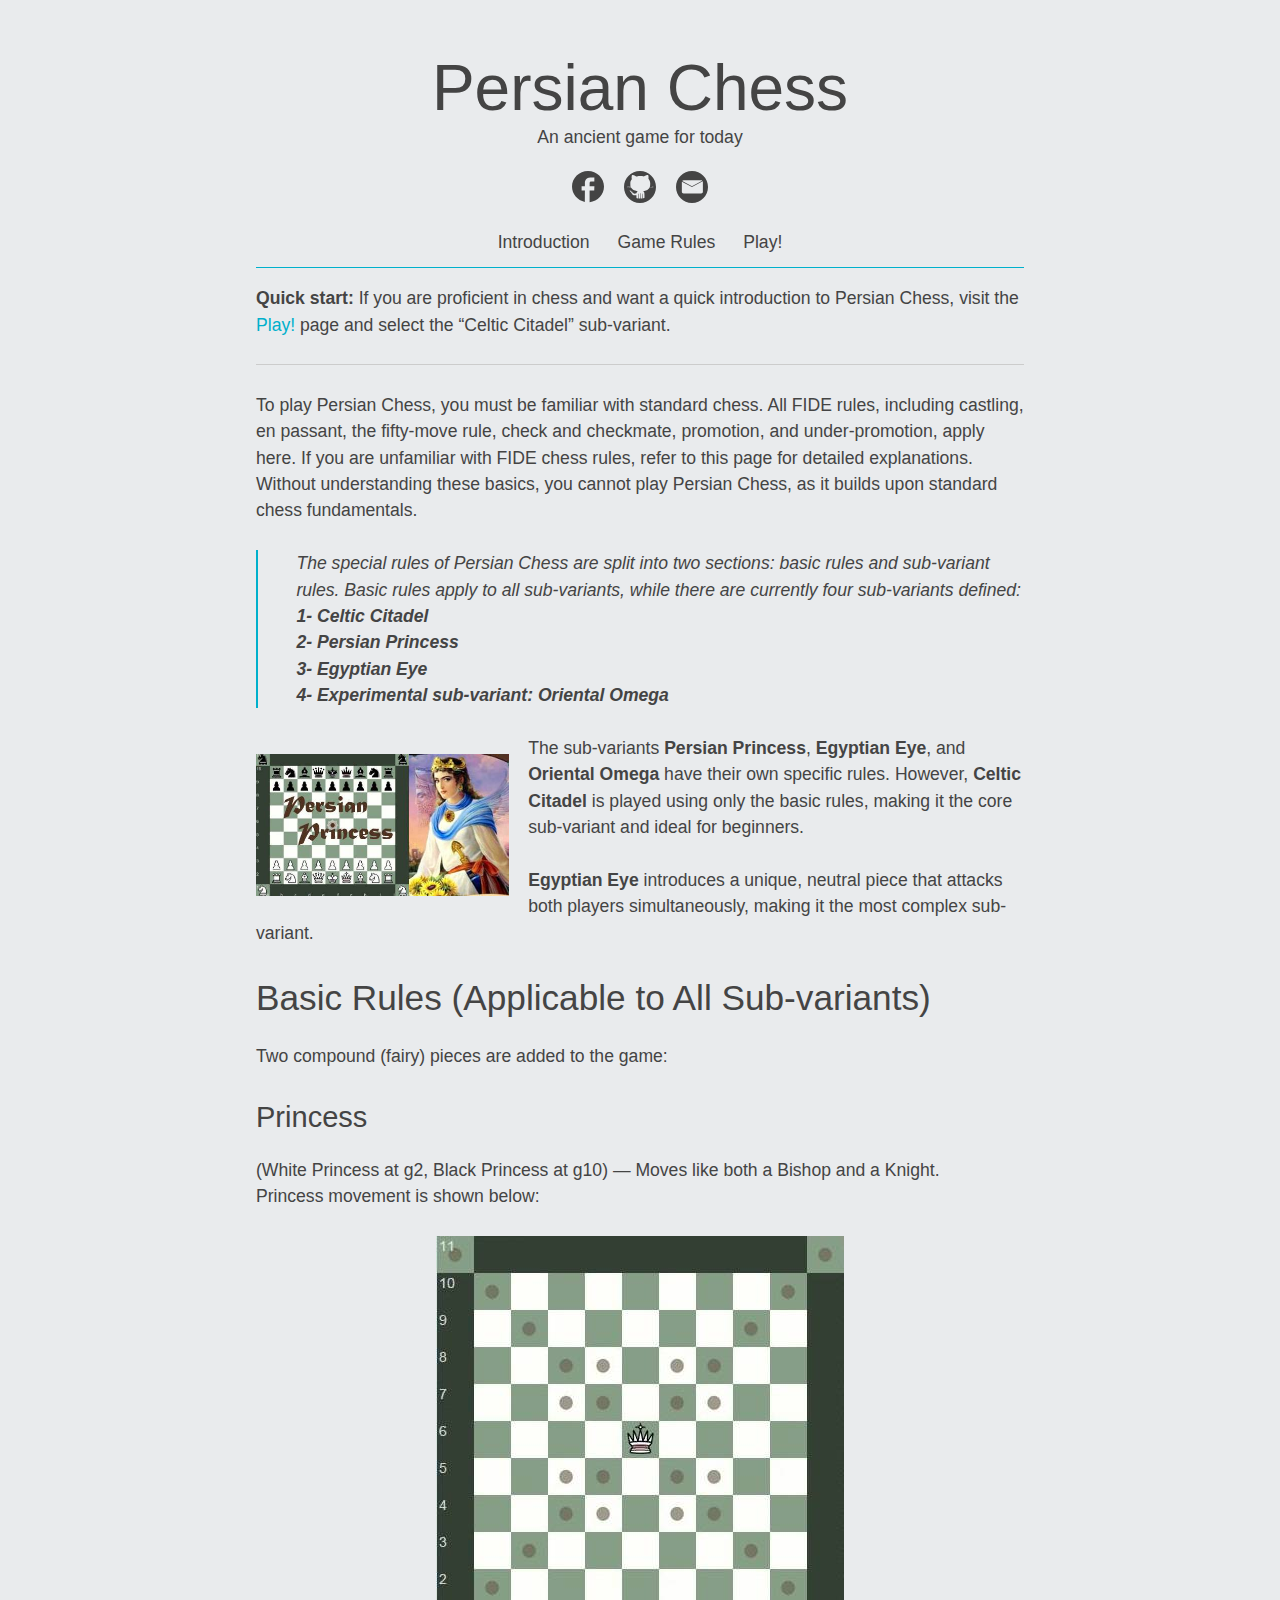
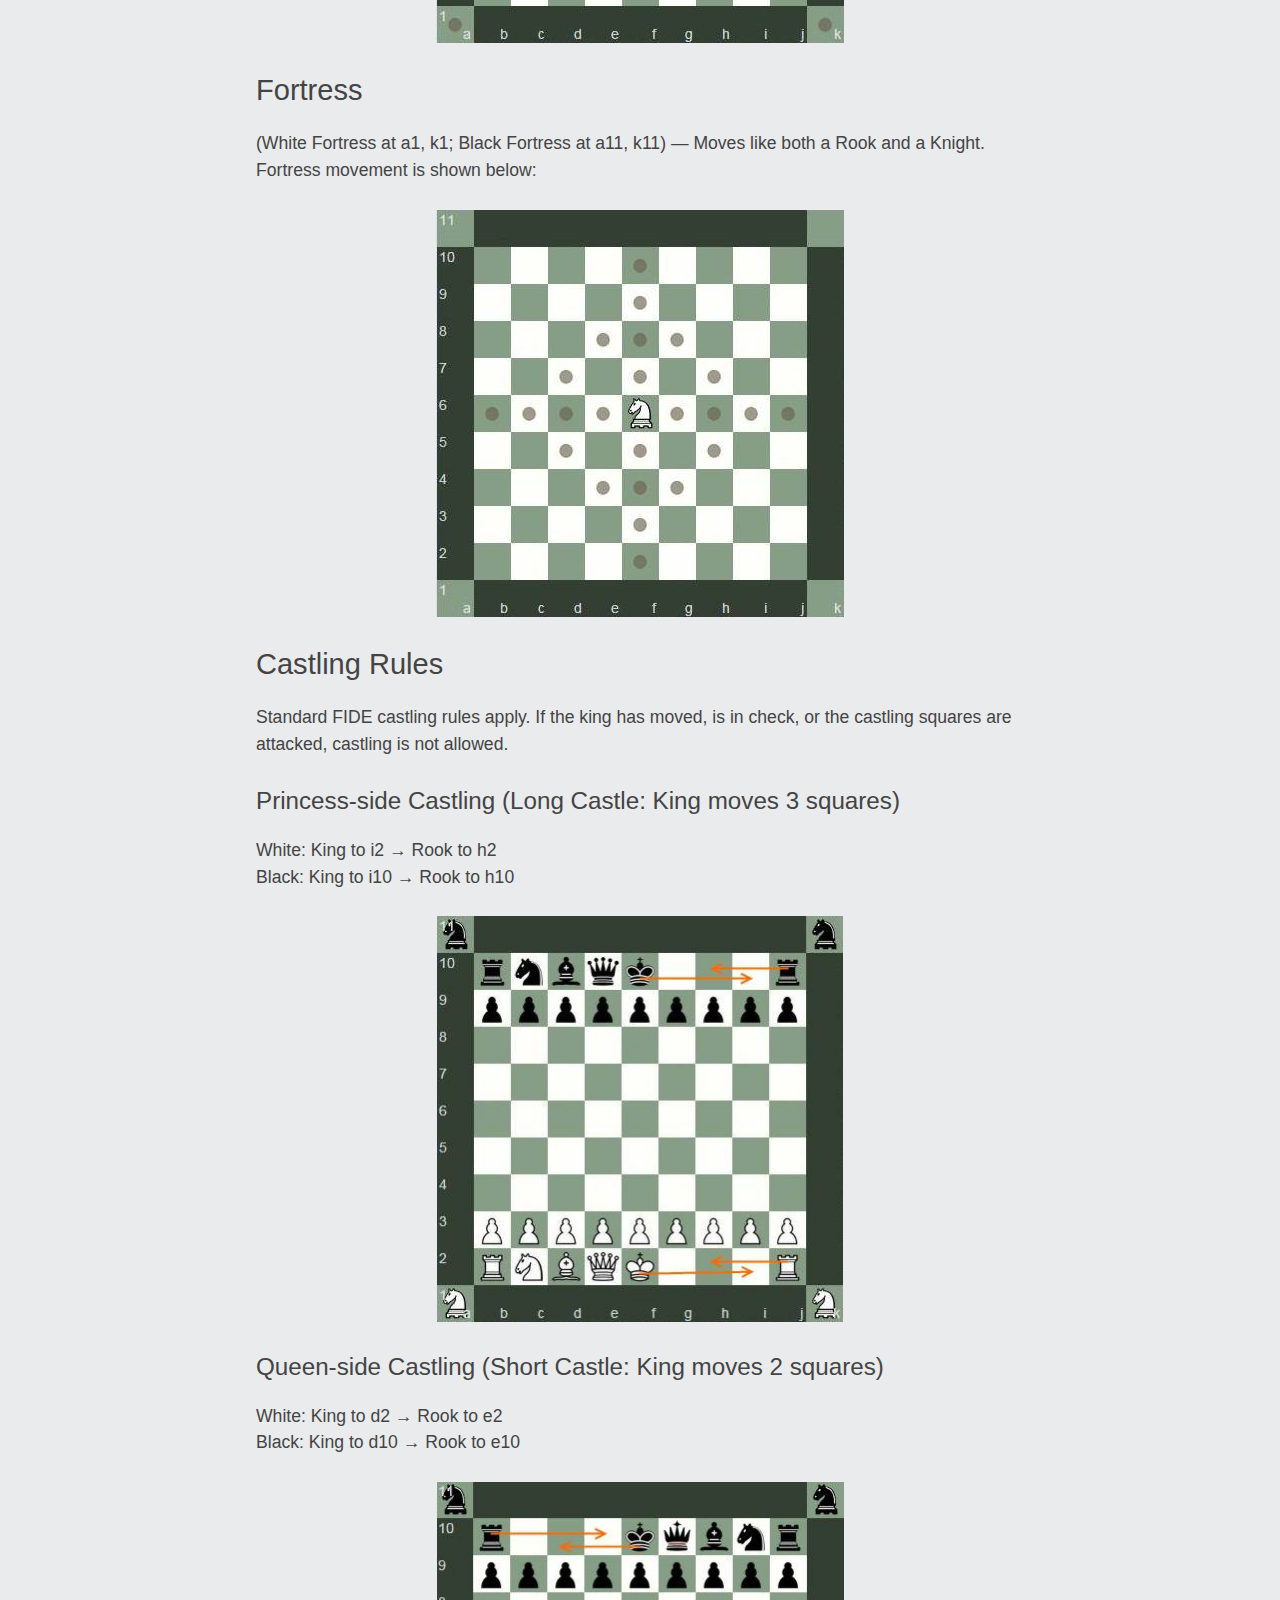
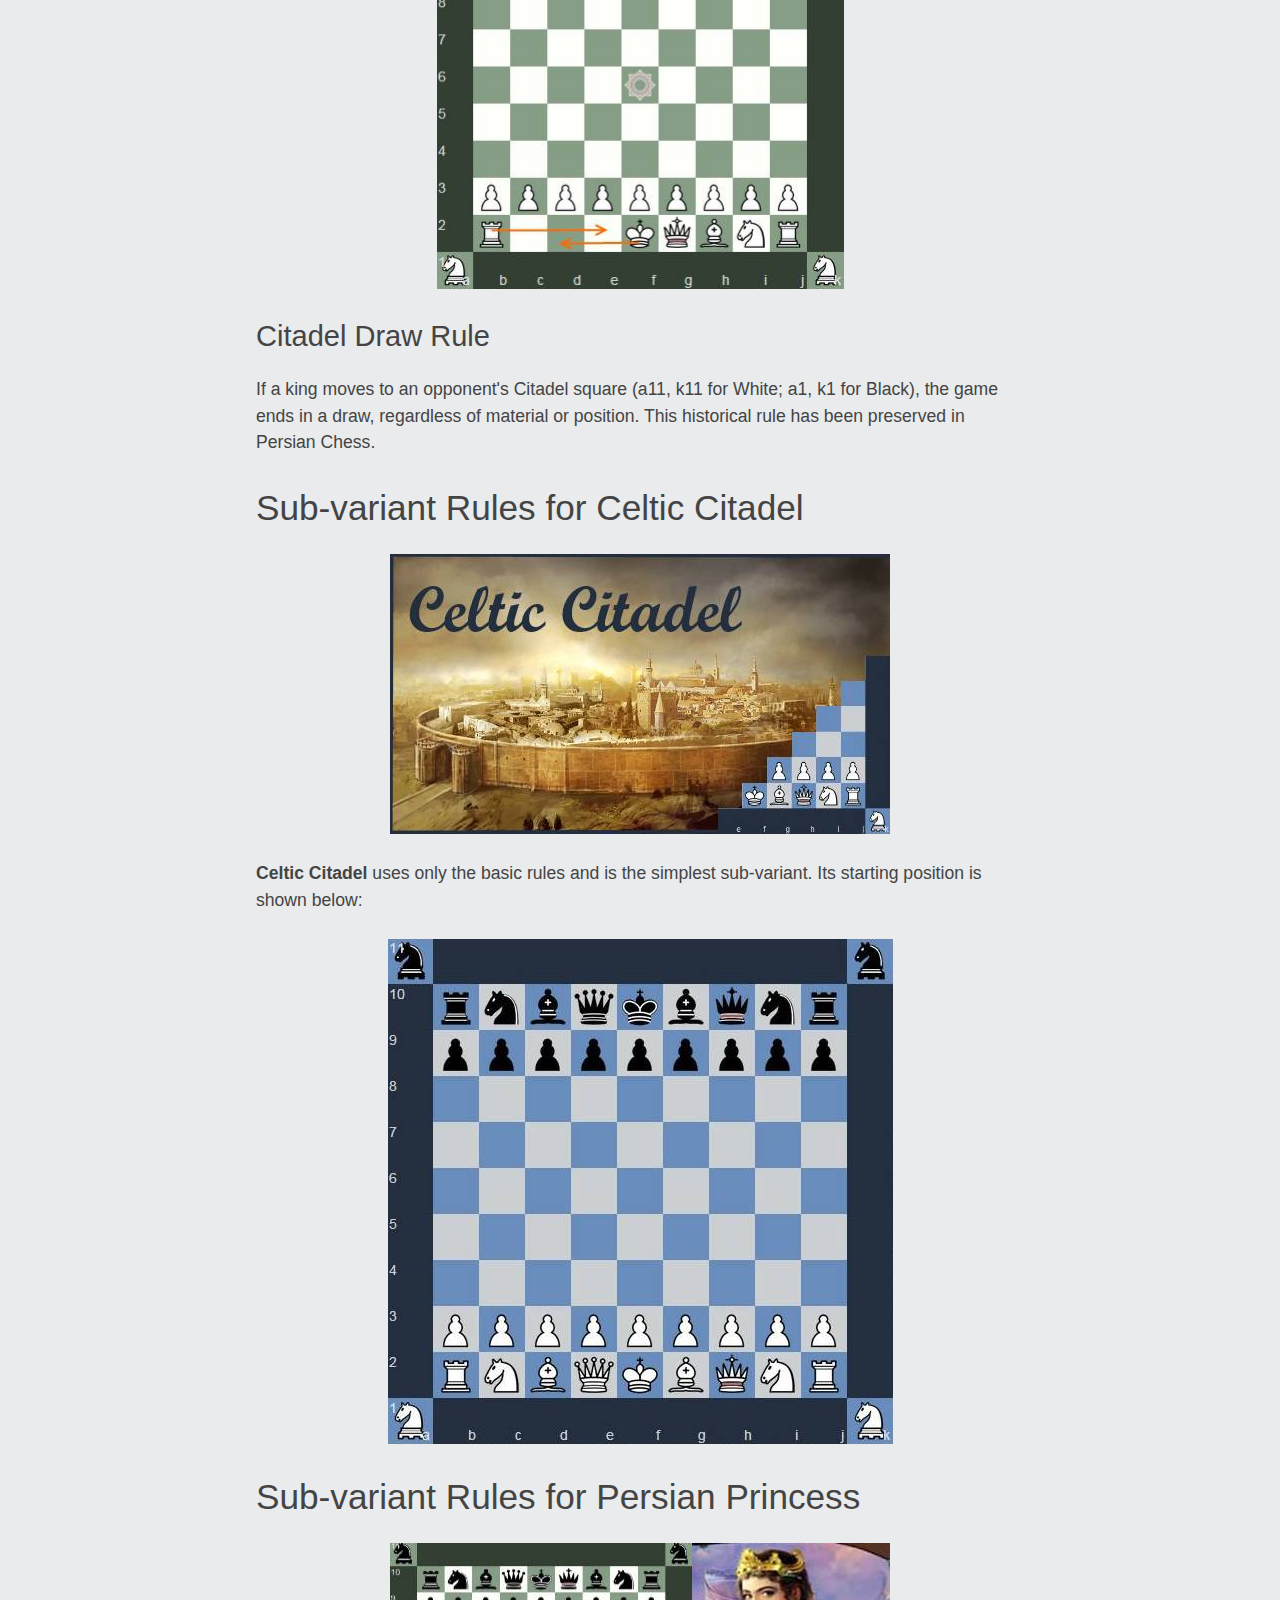
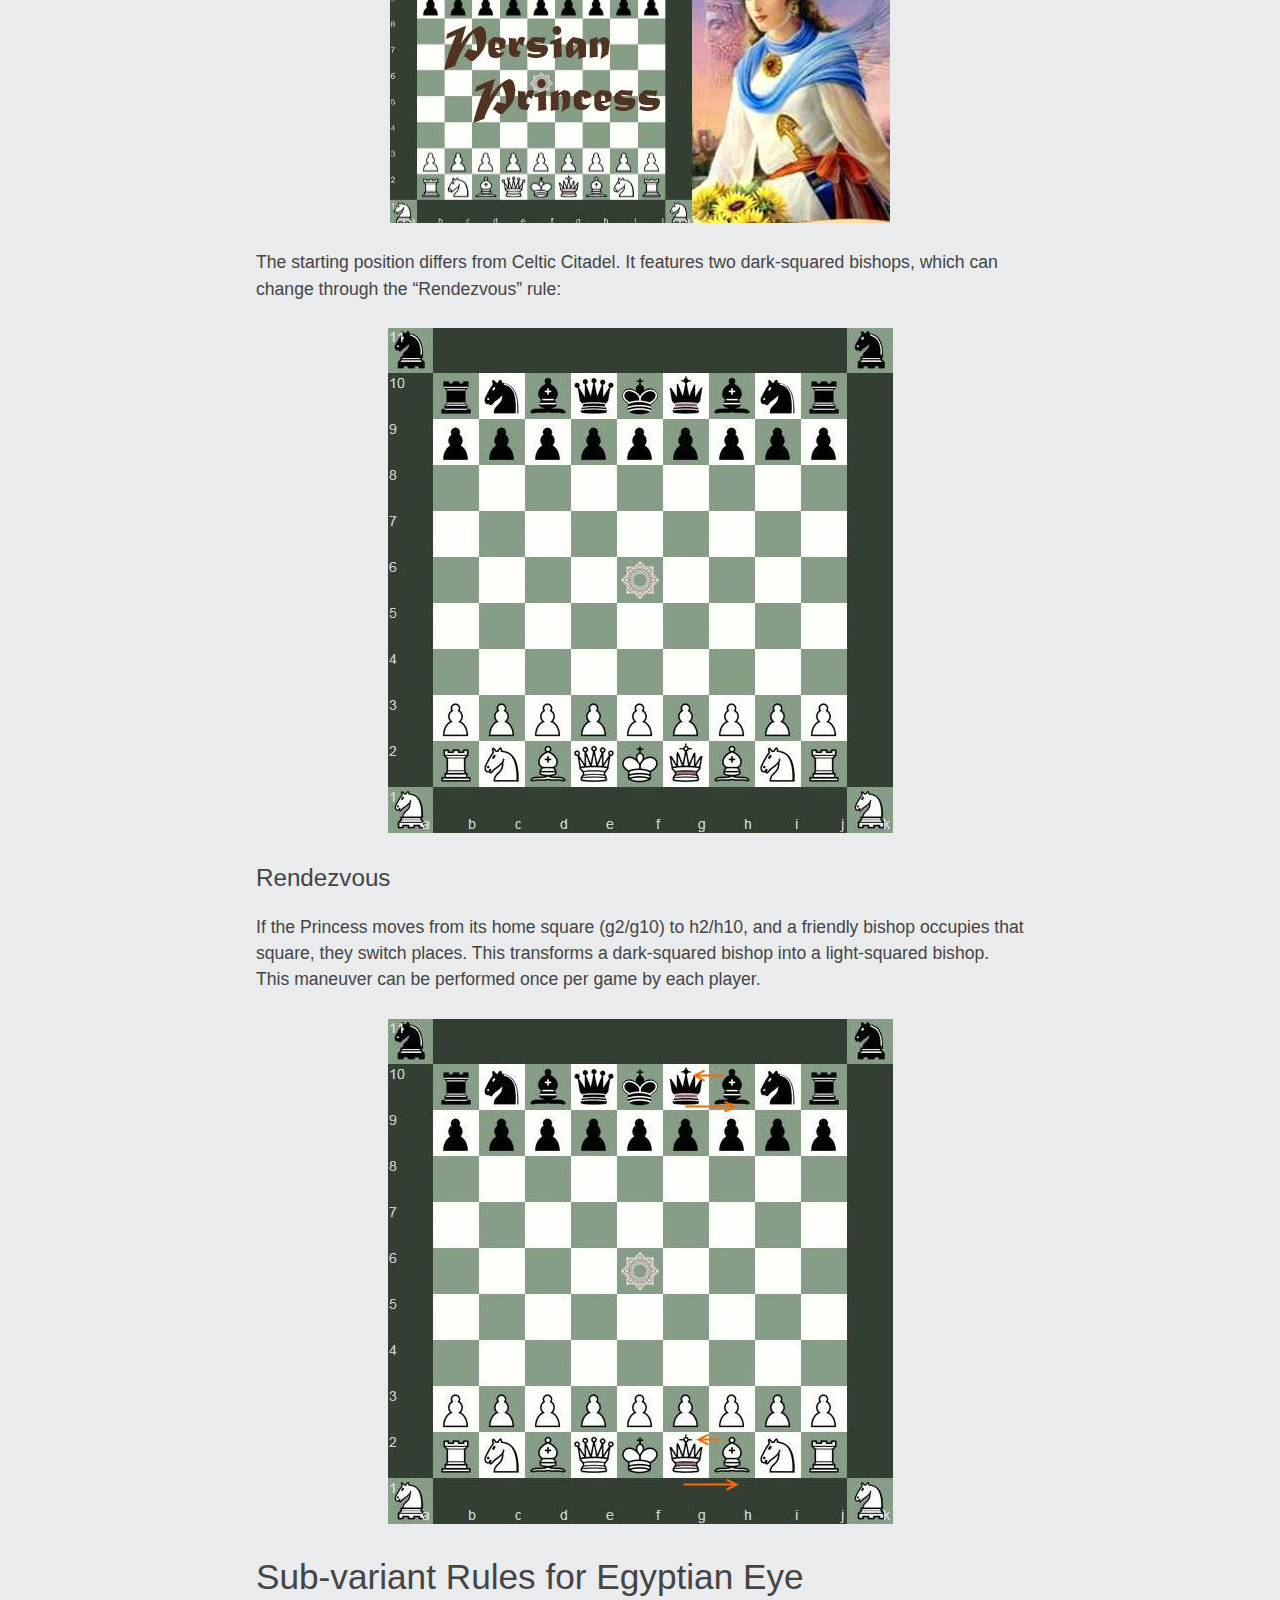
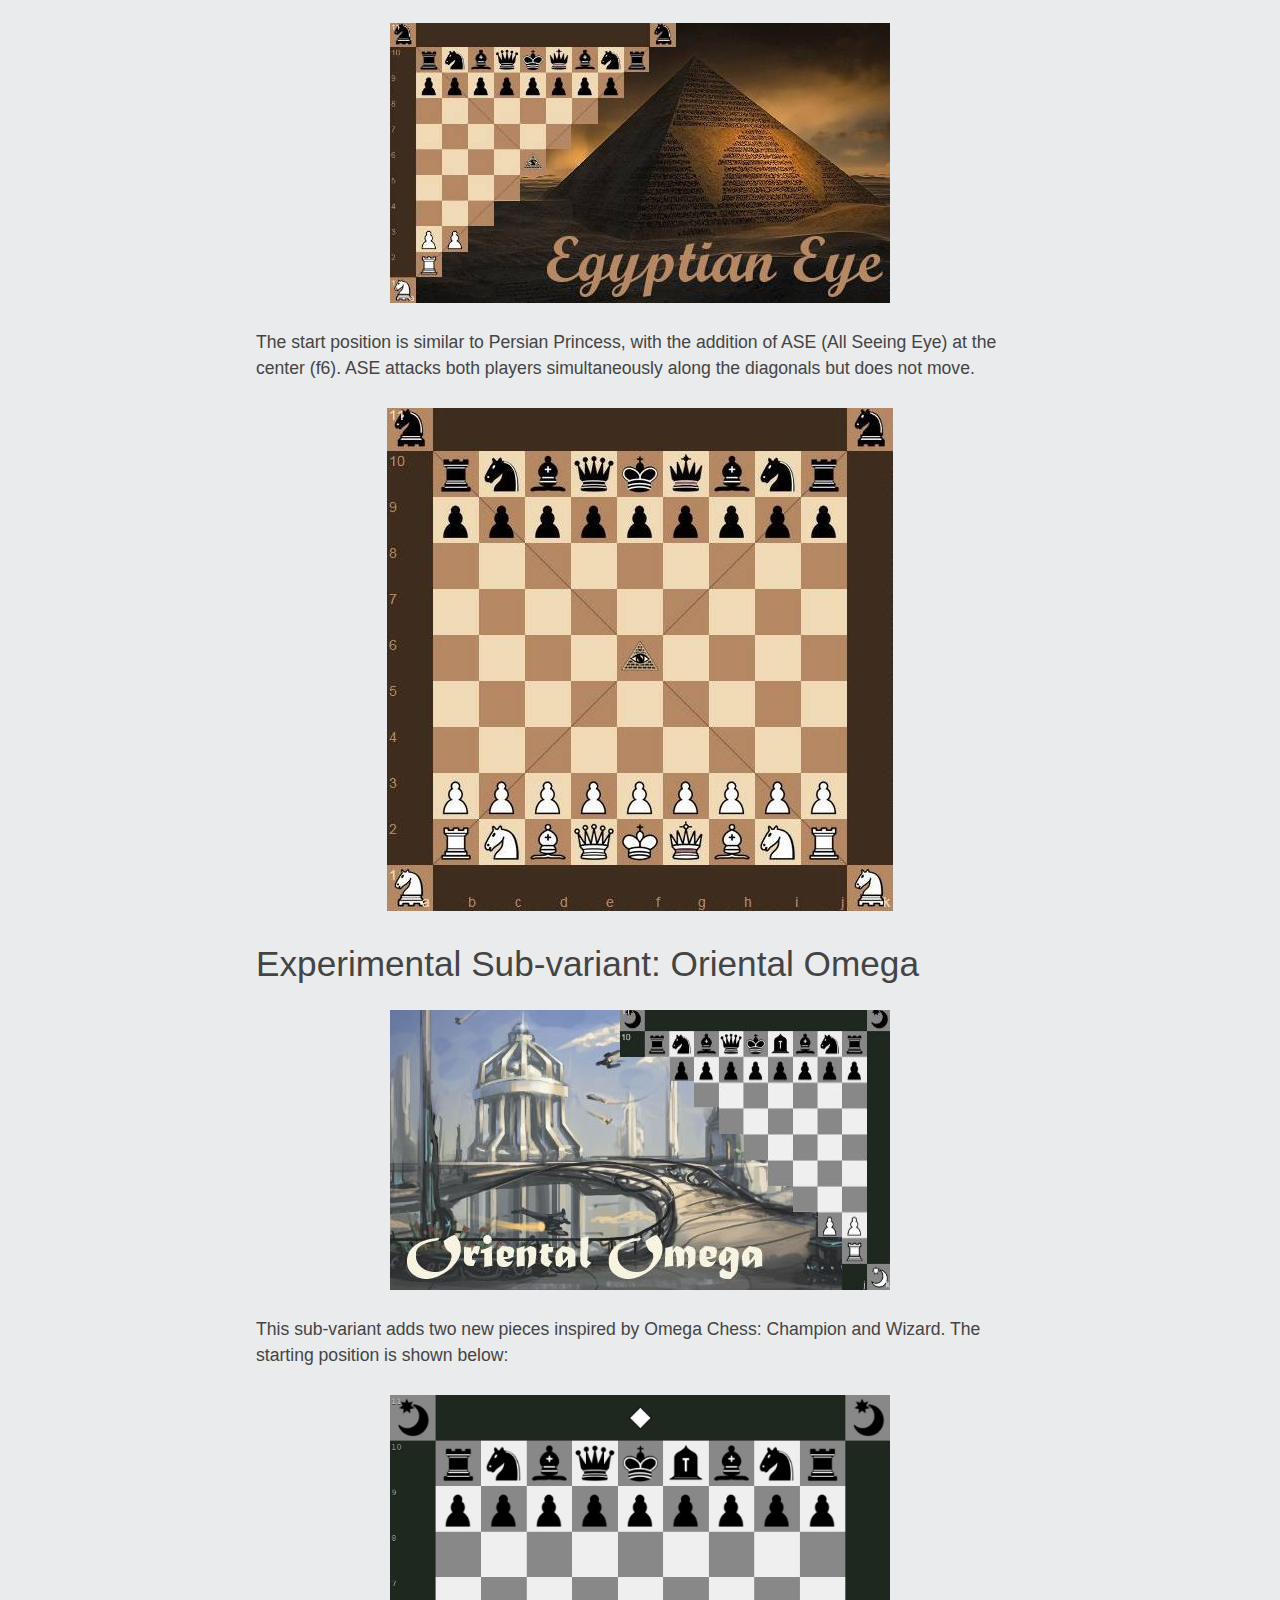
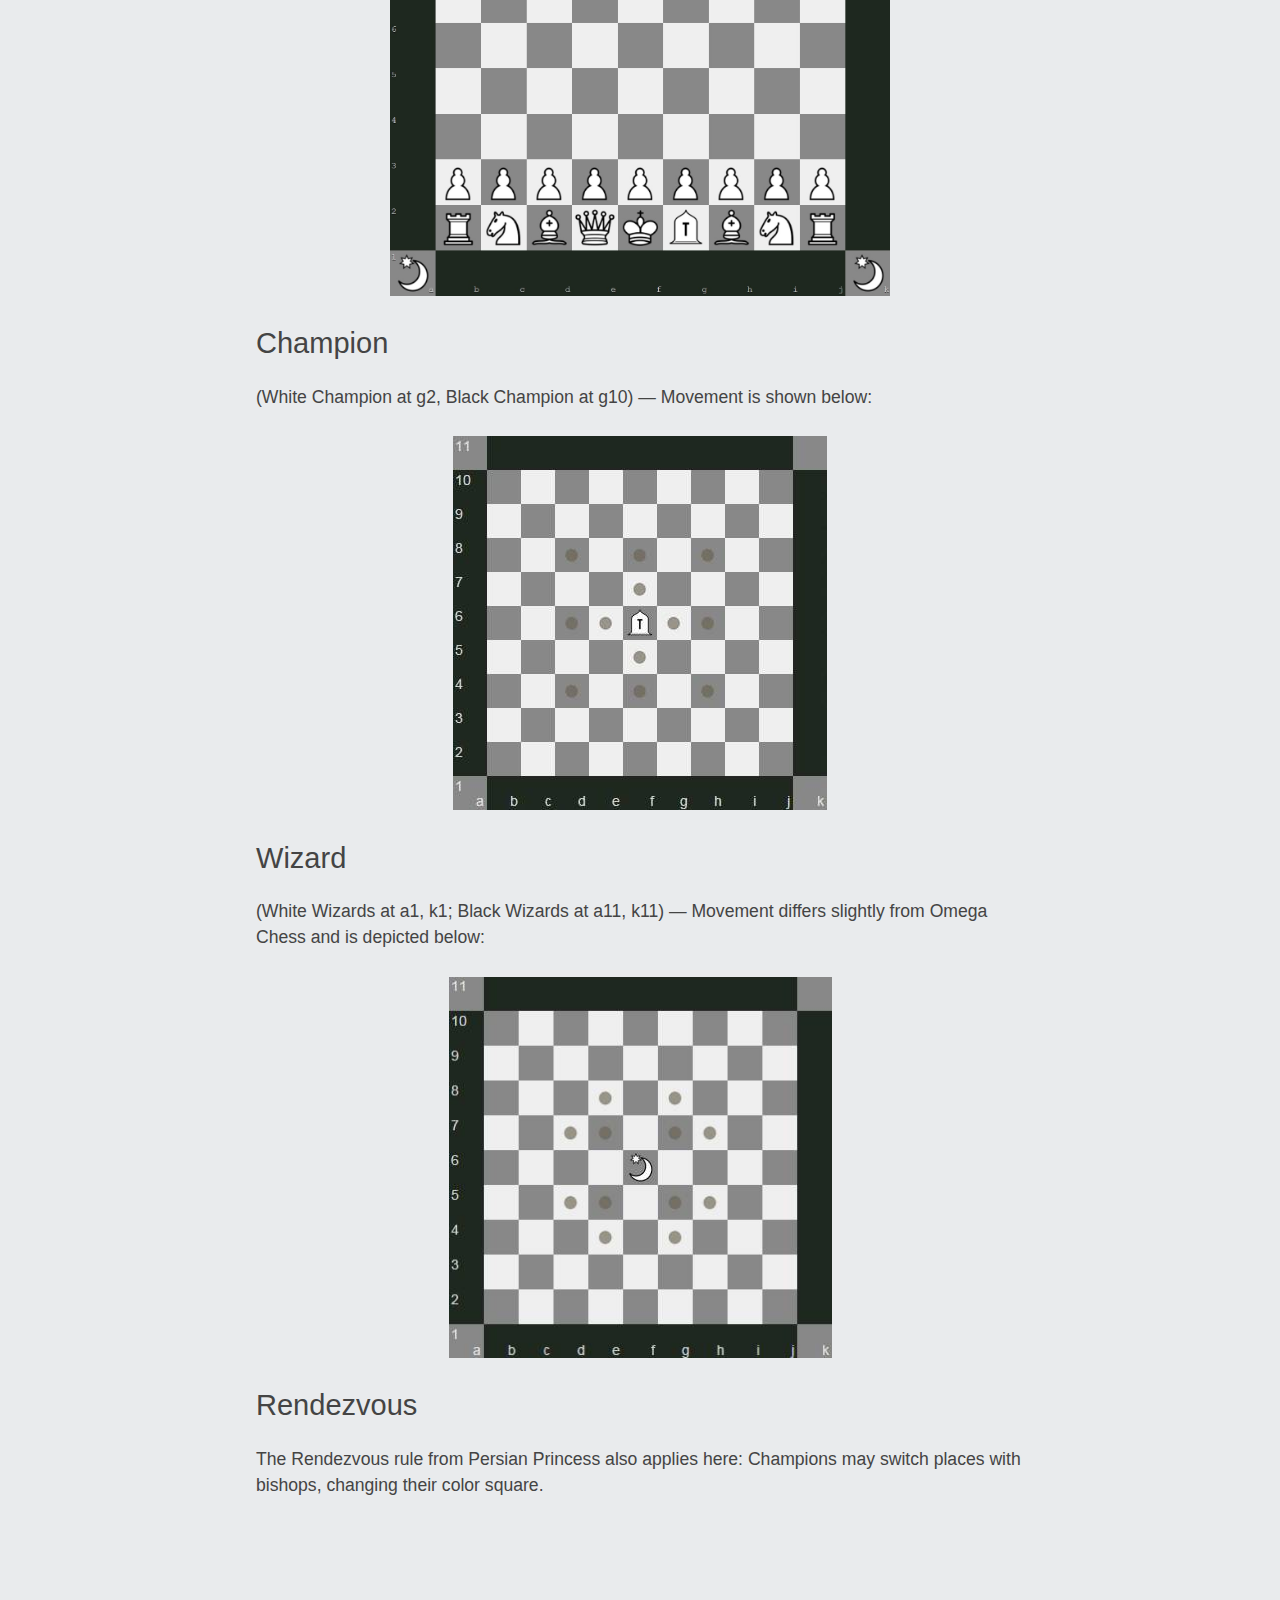
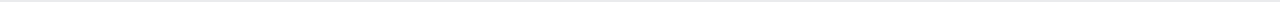
==== commit e18b9368: "social links" ====
--- a/rules.html
+++ b/rules.html
@@ -31,7 +31,44 @@
         <h1 class="site-title">
           <a href="#" title="Persian Chess" rel="home">Persian Chess</a>
         </h1>
-        <h2 class="site-description">An ancient game for today | 9x9 citadel chess</h2>
+        <h2 class="site-description">An ancient game for today</h2>
+      </div>
+
+      <!-- .social-links -->
+      <div class="social-links">
+        <div class="social-links-container">
+
+          <a class="social-link FacebookLink" href="https://facebook.com/persianchess" target="_blank">
+            <svg width="32px" height="32px" viewbox="0 0 200 200" version="1.1" xmlns="http://www.w3.org/2000/svg">
+              <g fill-rule="evenodd">
+                <path class="social-icon-fill SocialIconFill"
+                  d="M100,0 C155.2286,0 200,43.710622 200,97.6306793 C200,148.238532 160.560101,189.852716 110.051993,194.774255 L110.051993,158.959922 L110.051993,122.527905 L124.471404,122.397324 L138.890815,122.266743 L139.306759,112.603771 C139.588936,107.28151 139.836506,101.324314 139.861352,99.4151196 L140,96.0200212 L125.025997,96.0200212 L110.051993,96.0200212 L110.190641,83.7454348 C110.322191,71.8949744 110.326406,71.3586533 111.299827,69.6427184 C113.362468,66.0067247 116.171813,65.3456729 129.740035,65.3335551 L139.445407,65.3335551 L139.722704,53.1895493 C139.898177,46.5698387 139.96983,41.1477099 139.861352,41.0455435 C139.358669,40.5721101 130.494503,40.0219997 122.807626,40.0008979 C113.439445,39.9751996 108.802828,40.4950153 103.258232,42.3513506 C92.4161664,45.9812853 85.2503847,53.0437168 81.7677643,63.5054252 C80.9145789,66.0681499 80.8160832,67.5452788 80.6585789,81.1338206 L80.5199307,96.0200212 L70.2599653,96.0200212 L60,96.0200212 L60,109.208673 L60,122.527905 L70.3986135,122.527905 L80.6585789,122.527905 L80.3812825,158.56818 C80.2399717,174.801548 80.213175,188.737218 80.3034396,193.368062 C34.5074589,184.437036 0,144.968308 0,97.6306793 C0,43.710622 44.7714,0 100,0 Z M100,0"
+                  fill="#444444"></path>
+              </g>
+            </svg>
+          </a>
+
+          <a class="social-link GithubLink" href="https://github.com/Anooshiravan/PersianChess" target="_blank">
+            <svg width="32px" height="32px" viewbox="0 0 200 200" version="1.1" xmlns="http://www.w3.org/2000/svg">
+              <g stroke="none" stroke-width="1" fill="none" fill-rule="evenodd">
+                <path class="social-icon-fill SocialIconFill"
+                  d="M0,100 C0,155.2286 44.7714,200 100,200 C155.2286,200 200,155.2286 200,100 C200,44.7714 155.2286,0 100,0 C44.7714,0 0,44.7714 0,100 Z M150.6562,25.4 C152.7698,28.626 153.9846,37.9372 153.1562,44.5938 L152.625,48.8562 L155.2062,51.9874 C160.3374,58.2082 163.155,65.7298 163.7186,74.725 C164.034,79.7584 163.3252,91.5746 162.4686,95.5688 C162.1878,96.8788 162.0424,98.0364 162.1498,98.1438 C162.2572,98.2512 166.8388,98.1216 172.331,97.8562 C178.1866,97.5734 183.088,97.5428 184.181,97.7812 C185.5178,98.0728 182.883,98.2622 174.8622,98.45 C168.6674,98.595 163.112,98.9354 162.4122,99.2124 C161.564,99.5484 161.0194,100.2144 160.7498,101.2436 C160.2702,103.0744 159.043,102.8318 172.0686,103.4686 C177.4508,103.7316 182.584,104.134 183.481,104.3624 C185.6578,104.9166 184.4476,104.941 180.456,104.4186 C178.6618,104.1838 173.3102,103.9562 168.5684,103.9186 L159.9496,103.8562 L158.362,106.575 C156.0142,110.5964 149.9218,116.4444 145.9182,118.5188 C141.0736,121.029 133.606,123.3814 127.037,124.4688 C123.8662,124.9936 120.9826,125.524 120.6308,125.6438 C120.1902,125.7938 120.6514,126.5576 122.1058,128.1126 C124.5016,130.674 125.7218,132.867 126.8246,136.5626 C127.4282,138.5848 127.6564,142.1844 127.887,153.6314 C128.1692,167.6364 128.1454,168.1478 127.287,168.4064 C124.4818,169.2516 119.346,170.5814 118.8808,170.5814 C118.4844,170.5814 118.2874,167.082 118.1496,157.6502 C117.9526,144.1822 117.7022,142.432 115.7496,140.8126 C115.0346,140.2196 114.9808,141.315 114.9808,155.8064 L114.9808,171.4376 L111.837,171.7814 C110.107,171.9716 107.8496,172.1466 106.8246,172.169 L104.9622,172.2128 L104.6684,163.8252 C104.5082,159.212 104.3504,151.712 104.3184,147.1628 L104.2622,138.894 L102.8684,138.894 L101.4684,138.894 L101.4684,155.669 L101.4684,172.444 L97.6246,172.369 C95.5102,172.328 93.0952,172.2098 92.2622,172.1066 L90.7498,171.919 L90.7498,155.8128 C90.7498,141.2492 90.6786,139.7714 90.0186,140.319 C87.8628,142.1082 87.7304,143.0656 87.5748,157.6628 L87.4248,171.544 L85.706,171.2316 C84.762,171.0588 82.6282,170.575 80.9622,170.1628 L77.9372,169.4128 L77.806,160.4004 L77.681,151.388 L75.3748,151.7068 C71.1312,152.2904 63.6152,152.0834 61.0248,151.313 C54.8256,149.4696 51.088,146.0926 47.831,139.3818 C45.0914,133.737 42.6232,130.4148 38.9622,127.4568 C35.1348,124.3644 34.4232,123.297 35.7246,122.6006 C36.2236,122.3336 37.7496,122.1218 39.1122,122.1256 C41.4146,122.132 45.6202,124.0678 48.212,126.4568 C49.3702,127.5244 51.2484,129.6986 52.387,131.2944 C57.1718,137.9996 62.2318,140.692 69.0246,140.1506 C72.9632,139.8368 77.6932,138.4634 78.1996,137.4882 C78.3978,137.1062 79.0304,135.5618 79.6058,134.057 C80.2762,132.3034 81.56,130.3448 83.1746,128.6008 C85.553,126.0318 85.6276,125.8664 84.6058,125.6632 C84.0104,125.5448 81.0126,125.0038 77.937,124.457 C66.5278,122.4286 58.1082,118.6336 51.7932,112.6694 C49.683,110.6764 47.272,107.974 46.4308,106.6632 L44.8996,104.2756 L34.8558,104.5632 C29.2726,104.7216 23.162,105.154 21.0996,105.5382 C17.7304,106.1658 16.5926,106.1826 17.1808,105.5944 C17.5474,105.2278 31.0384,103.96 37.7432,103.6632 C41.2674,103.5072 44.1494,103.181 44.1494,102.9382 C44.1494,102.6954 43.8384,101.891 43.4556,101.1506 C42.5108,99.3238 41.229,99.1882 27.2556,99.3694 C20.912,99.4518 15.7242,99.3752 15.7244,99.207 C15.7254,98.5884 25.0512,98.224 33.5932,98.507 C41.7982,98.7788 42.3604,98.7478 42.0682,97.9946 C41.8962,97.551 41.3,95.4044 40.7432,93.2258 C39.8556,89.7522 39.727,88.004 39.7244,79.0134 C39.7216,69.4458 39.7984,68.5452 40.8306,65.501 C42.279,61.2302 44.7806,56.4408 47.1994,53.326 L49.1432,50.826 L48.2308,46.976 C47.089,42.1816 47.2926,34.6312 48.7058,29.4948 C50.0216,24.7126 50.2068,24.5514 54.1558,24.8572 C59.2318,25.2504 65.6766,27.8206 73.7434,32.6634 L77.4746,34.901 L81.1996,34.001 C92.476,31.2752 108.7204,31.018 120.7496,33.376 L124.4184,34.0948 L128.2622,31.7386 C133.5286,28.509 138.6762,26.2346 143.1434,25.1636 C145.3898,24.624 146.9306,24.3292 148.0312,24.2876 C149.4462,24.234 150.1326,24.601 150.6562,25.4 Z M44.8113392,125.5 C43.8279276,125.5 43.5,125.686465 43.5,126.256901 C43.5,127.558949 44.7160805,128.004007 46.0532305,127.191897 C47.0542826,126.583882 46.2569319,125.5 44.8113392,125.5 L44.8113392,125.5 L44.8113392,125.5 Z M41.3302053,123.6 C40.4451349,123.6 40.15,123.786465 40.15,124.356901 C40.15,125.658949 41.2444724,126.104007 42.4479075,125.291897 C43.3488544,124.683882 42.6312387,123.6 41.3302053,123.6 L41.3302053,123.6 L41.3302053,123.6 Z M48.3,128.7376 C47.3198,128.7494 46.7682,129.372 47.1124,130.2688 C47.505,131.2918 49.9122,131.027 50.1186,129.9376 C50.2206,129.3996 49.8658,129.0394 49.0374,128.8314 C48.7708,128.7642 48.5262,128.7348 48.3,128.7376 L48.3,128.7376 L48.3,128.7376 Z M51.1688,132.8312 C49.4992,132.8312 48.8476,133.6996 49.925,134.4874 C50.986,135.2632 52.5374,134.8028 52.5374,133.7124 C52.5376,133.052 52.2002,132.8312 51.1688,132.8312 L51.1688,132.8312 L51.1688,132.8312 Z M53.95,136.175 C53.8814,136.175 53.8118,136.1778 53.7438,136.1874 C53.1452,136.273 52.7166,136.7296 52.625,137.375 C52.4988,138.263 52.6868,138.425 53.875,138.425 C54.6466,138.425 55.416,138.205 55.5812,137.9374 C56.016,137.234 54.9778,136.1766 53.95,136.175 L53.95,136.175 L53.95,136.175 Z M57.7124,139.4062 C56.6628,139.4298 56.0858,140.0874 56.4312,140.9874 C56.871,142.1332 59.2936,141.7424 59.2936,140.525 C59.2936,139.8996 58.9332,139.5422 58.1936,139.4374 C58.0258,139.4138 57.8624,139.403 57.7124,139.4062 L57.7124,139.4062 L57.7124,139.4062 Z M74.4376,140.2876 C73.9878,140.2876 73.363,140.6032 73.0438,140.9876 C72.3314,141.8458 73.1532,143.0876 74.4376,143.0876 C74.8874,143.0876 75.5184,142.772 75.8376,142.3876 C76.5498,141.5294 75.7218,140.2876 74.4376,140.2876 L74.4376,140.2876 L74.4376,140.2876 Z M68.7624,141.2438 C67.7892,141.3118 67.1762,142.1646 67.6312,143.35 C67.9936,144.294 69.7554,144.0466 70.4312,142.9562 C70.8276,142.3162 70.7836,142.0254 70.2436,141.6812 C69.718,141.3462 69.2048,141.213 68.7624,141.2438 L68.7624,141.2438 L68.7624,141.2438 Z M63.275,141.3188 C62.6408,141.3448 62.0504,141.7068 61.9312,142.3312 C61.6416,143.8496 63.6208,144.5664 64.6562,143.3188 C65.1198,142.7602 65.116,142.4766 64.6374,141.9 C64.2926,141.4844 63.7684,141.2986 63.275,141.3188 L63.275,141.3188 L63.275,141.3188 Z M63.275,141.3188"
+                  fill="#444444"></path>
+              </g>
+            </svg>
+          </a>
+
+          <a class="social-link EmailLink" href="mailto:aahmadi@schubergphilis.com" target="_blank">
+            <svg width="32px" height="32px" viewbox="0 0 200 200" version="1.1" xmlns="http://www.w3.org/2000/svg">
+              <g stroke="none" stroke-width="1" fill="none" fill-rule="evenodd">
+                <path class="social-icon-fill SocialIconFill"
+                  d="M47.525,58.4312 C44.0017303,58.4312 40.8759923,60.0775002 38.8740909,62.6461034 L99.75,94.8175812 L163.968171,60.8797969 C162.084984,59.347607 159.678721,58.4312 157.05,58.4312 Z M36.8768341,66.781991 C36.6754591,67.614632 36.5688,68.4849911 36.5688,69.3812 L36.5688,129.6188 C36.5688,135.6864 41.4574,140.5688 47.525,140.5688 L157.05,140.5688 C163.1176,140.5688 168,135.6864 168,129.6188 L168,69.3812 C168,67.6380936 167.597054,65.9928022 166.878815,64.5329757 L99.7671275,100 L99.75,99.9564542 L99.7328725,100 Z M100,0 C155.2286,0 200,44.7714 200,100 C200,155.2286 155.2286,200 100,200 C44.7714,200 0,155.2286 0,100 C0,44.7714 44.7714,0 100,0 Z M173,61.2980665 L171.309648,57 Z M173,61.2980665"
+                  fill="#444444"></path>
+              </g>
+            </svg>
+          </a>
+
+        </div>
       </div>
 
       <!-- Horizontal Menu -->
@@ -39,10 +76,11 @@
         <ul>
           <li><a href="index.html">Introduction</a></li>
           <li><a href="rules.html">Game Rules</a></li>
-          <li><a href="engine/index.html">Play!</a></li>
+          <li><a href="engine/index.html" target="_blank">Play!</a></li>
         </ul>
       </nav>
     </header>
+
 
     <!-- Main Content -->
     <div id="content" class="site-content">
@@ -51,8 +89,8 @@
           <article id="post-6" class="page">
             <div class="entry-content">
               <p><strong>Quick start:</strong> If you are proficient in chess and want a quick introduction to Persian
-                Chess, visit the <a href="engine/index.html"
-                  target="_blank" rel="noopener">Play!</a> page and select the “Celtic Citadel” sub-variant.</p>
+                Chess, visit the <a href="engine/index.html" target="_blank" rel="noopener">Play!</a> page and select
+                the “Celtic Citadel” sub-variant.</p>
               <hr />
               <p>To play Persian Chess, you must be familiar with standard chess. All FIDE rules, including castling, en
                 passant, the fifty-move rule, check and checkmate, promotion, and under-promotion, apply here. If you
--- a/site/css/style.css
+++ b/site/css/style.css
@@ -1,143 +1,2817 @@
-/*!
-
-Theme Name: Decode
-
-Theme URI: http://www.machothemes.com/themes/decode/
-
-Version: 3.15.3
-
-Author: Macho Themes
-
-Author URI: http://www.machothemes.com/
-
-Description: A minimal, modern theme, designed to be mobile first and fully responsive. Decode features the ability to change all the colors in the theme and an elegant sidebar conveniently accessed by tapping on the menu icon. The sidebar can fit all of your widgets and its position can be customized. You can also choose to keep the sidebar always visible on larger screens for a smooth two-column experience. You can even disable the sidebar and comment links if you choose. Decode supports link posts, where the title can be hyperlinked. Decode includes custom social icons in the header that you can easily link to your choice of 55 different social profiles from Twitter and Instagram, to Pinterest and LinkedIn, you will be sure to find support for the network you want alongside a bevy of customizations to make your site unique. Decode has been translated into Chinese, Dutch, French, German, Polish, Russian, and Spanish. <a href="http://www.machothemes.com/themes/decode/">More info here</a>
-
-Tags: responsive-layout, one-column, two-columns, left-sidebar, right-sidebar, custom-background, custom-colors, custom-header, editor-style, featured-images, microformats, post-formats, rtl-language-support, sticky-post, theme-options, threaded-comments, translation-ready
-
-License: GNU General Public License v3.0
-
-License URI: http://www.gnu.org/licenses/gpl-3.0-standalone.html
-
-Domain Path: /languages/
-
-Text Domain: decode
-
-Decode is based on Underscores http://underscores.me/, (C) 2012-2015 Automattic, Inc.
-
-
-
-/*--------------------------------------------------------------
-
->>> TABLE OF CONTENTS:
-
-----------------------------------------------------------------
-
-1.0  - Reset
-
-	1.1 - Normalize
-
-	1.2 - Elements
-
-	1.3 - Typography
-
-	1.4 - Forms
-
-2.0  - Utilities
-
-	2.1 - Accessibility
-
-	2.2 - Clearing
-
-3.0  - Media
-
-	3.1 - Captions
-
-	3.2 - Galleries
-
-	3.3 - Alignment
-
-4.0  - Header
-
-	4.1 - Site Branding
-
-	4.2 - Social Links
-
-	4.3 - Menus
-
-	4.4 - Breadcrumbs
-
-5.0  - Content
-
-6.0  - Post Formats
-
-	6.1 - Link Posts
-
-	6.2 - Quote Posts
-
-	6.3 - Asides
-
-	6.4 - Audio Posts
-
-7.0  - Author Profiles
-
-	7.1 - Author Cards
-
-	7.2 - Author Pages
-
-8.0  - Comments
-
-9.0  - Navigation
-
-10.0 - Search
-
-11.0 - Sidebar
-
-12.0 - Widgets
-
-13.0 - Explore Page
-
-14.0 - Infinite Scroll
-
-15.0 - Media Queries
-
-	15.1 - Tablets (<35ems)
-
-	15.2 - Desktops (<50ems)
-
-	15.3 - Large Screens (<68.5ems)
-
-	15.4 - Print
-
---------------------------------------------------------------*/
-
-
-
-/*! normalize.css v3.0.3 | MIT License | github.com/necolas/normalize.css */html{font-family:sans-serif;-ms-text-size-adjust:100%;-webkit-text-size-adjust:100%}body{margin:0}article,aside,details,figcaption,figure,footer,header,hgroup,main,menu,nav,section,summary{display:block}audio,canvas,progress,video{display:inline-block;vertical-align:baseline}audio:not([controls]){display:none;height:0}[hidden],template{display:none}a{background-color:transparent}a:active,a:hover{outline:0}abbr[title]{border-bottom:1px dotted}dfn{font-style:italic}h1{font-size:2em;margin:.67em 0}mark{background:#ff0;color:#000}small{font-size:80%}sub,sup{font-size:75%;line-height:0;position:relative;vertical-align:baseline}sup{top:-.5em}sub{bottom:-.25em}img{border:0}svg:not(:root){overflow:hidden}figure{margin:1em 40px}hr{box-sizing:content-box;height:0}pre{overflow:auto}code,kbd,pre,samp{font-family:monospace,monospace;font-size:1em}button,input,optgroup,select,textarea{color:inherit;font:inherit;margin:0}button{overflow:visible}button,select{text-transform:none}button,html input[type=button],input[type=reset],input[type=submit]{-webkit-appearance:button;cursor:pointer}button[disabled],html input[disabled]{cursor:default}button::-moz-focus-inner,input::-moz-focus-inner{border:0;padding:0}input{line-height:normal}input[type=checkbox],input[type=radio]{box-sizing:border-box;padding:0}input[type=number]::-webkit-inner-spin-button,input[type=number]::-webkit-outer-spin-button{height:auto}input[type=search]{-webkit-appearance:textfield;box-sizing:content-box}input[type=search]::-webkit-search-cancel-button,input[type=search]::-webkit-search-decoration{-webkit-appearance:none}fieldset{border:1px solid silver;margin:0 2px;padding:.35em .625em .75em}legend{border:0;padding:0}textarea{overflow:auto}optgroup{font-weight:700}table{border-collapse:collapse;border-spacing:0}td,th{padding:0}html{box-sizing:border-box}*,:after,:before{box-sizing:inherit}body{background:#e9ebed}hr{height:1px;border:0;margin-bottom:1.5em;background-color:#ccc}ol,ul{margin:0 0 1.5em 1em}ul{list-style:disc}ol{list-style:decimal}li>ol,li>ul{margin-bottom:0;margin-left:1em}dt{font-weight:700}dd{margin:0 1.5em 1.5em}table{width:100%;margin:0 0 1.5em}body,button,input,select,textarea{color:#444;font-family:Oxygen,Helvetica Neue,Arial,sans-serif;font-weight:300;line-height:1.5}body{-webkit-overflow-scrolling:touch;text-align:left;margin:0;background-color:#e9ebed}h1,h2,h3,h4,h5,h6{font-weight:inherit;clear:both;margin:0}a{-webkit-transition:color .4s ease;transition:color .4s ease;text-decoration:none;border-bottom:0 solid rgba(69,69,69,0);background-color:transparent}.no-touch a:hover,a{color:#00b0cc}.no-touch a:active{color:#008094}.no-touch .author-site a,.no-touch .categories a,.no-touch .comments-link a,.no-touch .edit-link a,.no-touch .entry-content a,.no-touch .site-colophon a,.no-touch .site-description a,.no-touch .tags a,.no-touch .theme-info a{-webkit-transition:color .4s ease-in-out,border-bottom .4s ease-in-out;transition:color .4s ease-in-out,border-bottom .4s ease-in-out}.no-touch .author-site a:hover,.no-touch .categories a:hover,.no-touch .comments-link a:hover,.no-touch .edit-link a:hover,.no-touch .entry-content a:hover,.no-touch .site-colophon a:hover,.no-touch .site-description a:hover,.no-touch .tags a:hover,.no-touch .theme-info a:hover{border-bottom:1px solid #00b0cc}.no-touch .author-site a:active,.no-touch .categories a:active,.no-touch .comments-link a:active,.no-touch .edit-link a:active,.no-touch .entry-content a:active,.no-touch .site-colophon a:active,.no-touch .site-description a:active,.no-touch .tags a:active,.no-touch .theme-info a:active{border-bottom:1px solid #008094}b,strong{font-weight:700}cite,dfn,em,i{font-style:italic}blockquote{margin:0 1.5em}blockquote:after,blockquote:before,q:after,q:before{content:""}blockquote,q{quotes:"" ""}address{margin:0 0 1.5em}pre{overflow:auto;font-family:Courier\ 10 Pitch,Courier,monospace;line-height:1.6;max-width:100%;padding:1.6em;margin-bottom:1.6em;background:#eee}code,kbd,tt,var{font-family:Monaco,Consolas,Andale Mono,DejaVu Sans Mono,monospace}abbr,acronym{border-bottom:1px dotted #666;cursor:help}ins,mark{text-decoration:none;background:#fff9c0}small{font-size:75%}big{font-size:125%}button,input[type=button],input[type=reset],input[type=submit]{-webkit-transition:border .25s ease-out,color .25s ease-out;transition:border .25s ease-out,color .25s ease-out;color:#00b0cc;min-height:22px;min-height:2rem;padding:0 .7em;border:1px solid silver;border-radius:3px;background:transparent}.no-touch button:hover,.no-touch input[type=button]:hover,.no-touch input[type=reset]:hover,.no-touch input[type=submit]:hover{border:1px solid #00b0cc}.no-touch button:active,.no-touch button:focus,.no-touch input[type=button]:active,.no-touch input[type=button]:focus,.no-touch input[type=reset]:active,.no-touch input[type=reset]:focus,.no-touch input[type=submit]:active,.no-touch input[type=submit]:focus,.touch button:active,.touch button:focus,.touch input[type=button]:active,.touch input[type=button]:focus,.touch input[type=reset]:active,.touch input[type=reset]:focus,.touch input[type=submit]:active,.touch input[type=submit]:focus{color:#008094;border-color:#008094}input[type=email],input[type=password],input[type=search],input[type=tel],input[type=text],input[type=url],textarea{-webkit-transition:border .25s ease-out,color .25s ease-out,background .25s ease-out;transition:border .25s ease-out,color .25s ease-out,background .25s ease-out;color:silver;width:100%;padding:.3em;border:1px solid silver;border-radius:3px;background:hsla(0,0%,100%,0)}input[type=email],input[type=password],input[type=search],input[type=tel],input[type=text],input[type=url]{min-height:22px;min-height:2rem}.no-touch input[type=email]:hover,.no-touch input[type=password]:hover,.no-touch input[type=search]:hover,.no-touch input[type=tel]:hover,.no-touch input[type=text]:hover,.no-touch input[type=url]:hover,.no-touch textarea:hover{color:gray;border-color:gray}.no-touch input[type=email]:focus,.no-touch input[type=password]:focus,.no-touch input[type=search]:focus,.no-touch input[type=tel]:focus,.no-touch input[type=text]:focus,.no-touch input[type=url]:focus,.no-touch textarea:focus,.touch input[type=email]:focus,.touch input[type=password]:focus,.touch input[type=search]:focus,.touch input[type=tel]:focus,.touch input[type=text]:focus,.touch input[type=url]:focus,.touch textarea:focus{color:#444;border-color:#00b0cc;outline:none}input[type=search]{-webkit-appearance:none;box-sizing:border-box}body .screen-reader-text{overflow:hidden;clip:rect(0 0 0 0);position:absolute;width:1px;height:1px;padding:0;border:0;margin:-1px}body .screen-reader-text:active,body .screen-reader-text:focus,body .screen-reader-text:hover{overflow:visible;clip:auto;position:static;z-index:5;width:auto;height:auto;margin:0}.cf:after,.cf:before{display:table;content:''}.cf:after{clear:both}.comment-content:after,.comment-content:before,.entry-content:after,.entry-content:before,.site-content:after,.site-content:before,.site-footer:after,.site-footer:before,.site-header:after,.site-header:before{display:table;content:''}.comment-content:after,.entry-content:after,.site-content:after,.site-footer:after,.site-header:after{clear:both}.wp-caption{max-width:100%;margin-bottom:1.5em}.wp-caption img[class*=wp-image-]{display:block;max-width:100%;margin:0 auto}.wp-caption-text{font-size:.85em;text-align:center}.wp-caption .wp-caption-text{margin:.8075em 0}.gallery{margin:auto auto 1.5em}.gallery-item{display:inline-block;text-align:center;vertical-align:top;width:100%;margin:0 4px 4px 0}.gallery-columns-2 .gallery-item{max-width:48%;max-width:calc(50% - 4px)}.gallery-columns-3 .gallery-item{max-width:32%;max-width:calc(33.3% - 4px)}.gallery-columns-4 .gallery-item{max-width:23%;max-width:calc(25% - 4px)}.gallery-columns-5 .gallery-item{max-width:19%;max-width:calc(20% - 4px)}.gallery-columns-6 .gallery-item{max-width:15%;max-width:calc(16.7% - 4px)}.gallery-columns-7 .gallery-item{max-width:13%;max-width:calc(14.28% - 4px)}.gallery-columns-8 .gallery-item{max-width:11%;max-width:calc(12.5% - 4px)}.gallery-columns-9 .gallery-item{max-width:9%;max-width:calc(11.1% - 4px)}.gallery-columns-1 .gallery-item:nth-of-type(1n),.gallery-columns-2 .gallery-item:nth-of-type(2n),.gallery-columns-3 .gallery-item:nth-of-type(3n),.gallery-columns-4 .gallery-item:nth-of-type(4n),.gallery-columns-5 .gallery-item:nth-of-type(5n),.gallery-columns-6 .gallery-item:nth-of-type(6n),.gallery-columns-7 .gallery-item:nth-of-type(7n),.gallery-columns-8 .gallery-item:nth-of-type(8n),.gallery-columns-9 .gallery-item:nth-of-type(9n){margin-right:0}#content .gallery dd.gallery-caption{margin:auto}.gallery-caption{font-size:.85em;text-align:center;margin:auto}.gallery-columns-1 .gallery-caption{max-width:20em}.gallery-columns-3 .gallery-caption,.gallery-columns-4 .gallery-caption,.gallery-columns-5 .gallery-caption,.gallery-columns-6 .gallery-caption,.gallery-columns-7 .gallery-caption,.gallery-columns-8 .gallery-caption,.gallery-columns-9 .gallery-caption{display:none}.gallery-columns-6 .gallery-item img,.gallery-columns-7 .gallery-item img,.gallery-columns-8 .gallery-item img,.gallery-columns-9 .gallery-item img{margin:0 auto}.gallery a img{display:block;border:none}.entry-content .alignleft{display:inline;float:left;margin-right:2.5%}.entry-content .alignright{display:inline;float:right;margin-left:2.5%}.entry-content .aligncenter{display:block;clear:both;margin-right:auto;margin-left:auto}.comment-content img,.sidebar img,.site-branding img,.site-content img,.site-footer img,.size-auto,.size-full,.size-large,.size-medium,.size-thumbnail,.widget img,img.size-full{max-width:100%;height:auto}.entry-content img,img[class*=align],img[class*=wp-image-]{height:auto}embed,iframe,object{max-width:100%}.comment-content .wp-smiley,.entry-content .wp-smiley,.page-content .wp-smiley{padding:0;border:none;margin-top:0;margin-bottom:0}.clearfix:after,.clearfix:before{content:" ";display:table}.clearfix:after{clear:both}.clearfix{*zoom:1}.customizer-display-none{display:none!important}.customizer-display-block{display:block!important}.site{overflow:auto;width:100%}.site-header{width:100%;border-bottom:1px solid #00b0cc;margin:3.5% auto 0}.site-branding{text-align:center;margin:1.5% auto 2.5%}.site-logo{-webkit-transition:opacity .5s ease-out;transition:opacity .5s ease-out;width:auto;max-height:9.5em;max-height:9.5rem;margin:0 auto 2%;opacity:1;user-drag:none}.no-touch .site-logo:hover{opacity:.75}.no-touch .site-logo:active{opacity:.85}.site-title{font-size:2.15em;line-height:1;text-align:center;word-wrap:break-word;overflow-wrap:break-word;margin:0 0 .5%}.site-title a{-webkit-transition:color .5s;transition:color .5s;color:#444;-webkit-font-smoothing:subpixel-antialiased}.no-touch .site-title a:hover{color:#00b0cc}.no-touch .site-title a:active{color:#008094}.page-header{text-align:center;margin:0 auto 7.5%}.page-title{display:inline-block;font-size:1.65em;text-align:center;padding:1.5%;border-bottom:1px solid #00b0cc}.site-description{font-size:1.1em;text-align:center;margin-bottom:.75%}.contact-links{display:block;margin:1% 0}.contact-links-container{text-align:center;margin:0 auto}.contact-link{-webkit-transition:opacity .4s ease-out;transition:opacity .4s ease-out;border:none;margin:0 1%}.no-touch .contact-link:hover{opacity:.6}.no-touch .contact-link:active{opacity:.8}.contact-link:first-child{margin-left:0}.contact-link:last-child{margin-right:0}.contact-link img,.contact-link svg{overflow:visible;width:2.25em;height:2.25em}.no-inlinesvg .contact-link svg{display:none}.no-inlinesvg .contact-link{display:inline-block;width:50px;height:50px;margin:0 .5%;background-repeat:no-repeat;background-position:50%;background-size:50px}.no-inlinesvg .TwitterLink{background-image:url(/web/20181212014735im_/http://www.persianchess.com/wp-content/themes/decode/images/Twitter.png)}.no-inlinesvg .FacebookLink{background-image:url(/web/20181212014735im_/http://www.persianchess.com/wp-content/themes/decode/images/Facebook.png)}.no-inlinesvg .GooglePlusLink{background-image:url(/web/20181212014735im_/http://www.persianchess.com/wp-content/themes/decode/images/GooglePlus.png)}.no-inlinesvg .ElloLink{background-image:url(/web/20181212014735im_/http://www.persianchess.com/wp-content/themes/decode/images/Ello.png)}.no-inlinesvg .ADNLink{background-image:url(/web/20181212014735im_/http://www.persianchess.com/wp-content/themes/decode/images/ADN.png)}.no-inlinesvg .SinaWeiboLink{background-image:url(/web/20181212014735im_/http://www.persianchess.com/wp-content/themes/decode/images/SinaWeibo.png)}.no-inlinesvg .MySpaceLink{background-image:url(/web/20181212014735im_/http://www.persianchess.com/wp-content/themes/decode/images/MySpace.png)}.no-inlinesvg .DiasporaLink{background-image:url(/web/20181212014735im_/http://www.persianchess.com/wp-content/themes/decode/images/Diaspora.png)}.no-inlinesvg .VKLink{background-image:url(/web/20181212014735im_/http://www.persianchess.com/wp-content/themes/decode/images/VK.png)}.no-inlinesvg .DribbbleLink{background-image:url(/web/20181212014735im_/http://www.persianchess.com/wp-content/themes/decode/images/Dribbble.png)}.no-inlinesvg .BehanceLink{background-image:url(/web/20181212014735im_/http://www.persianchess.com/wp-content/themes/decode/images/Behance.png)}.no-inlinesvg .LinkedInLink{background-image:url(/web/20181212014735im_/http://www.persianchess.com/wp-content/themes/decode/images/LinkedIn.png)}.no-inlinesvg .PinterestLink{background-image:url(/web/20181212014735im_/http://www.persianchess.com/wp-content/themes/decode/images/Pinterest.png)}.no-inlinesvg .FancyLink{background-image:url(/web/20181212014735im_/http://www.persianchess.com/wp-content/themes/decode/images/Fancy.png)}.no-inlinesvg .EtsyLink{background-image:url(/web/20181212014735im_/http://www.persianchess.com/wp-content/themes/decode/images/Etsy.png)}.no-inlinesvg .PinboardLink{background-image:url(/web/20181212014735im_/http://www.persianchess.com/wp-content/themes/decode/images/Pinboard.png)}.no-inlinesvg .DeliciousLink{background-image:url(/web/20181212014735im_/http://www.persianchess.com/wp-content/themes/decode/images/Delicious.png)}.no-inlinesvg .InstagramLink{background-image:url(/web/20181212014735im_/http://www.persianchess.com/wp-content/themes/decode/images/Instagram.png)}.no-inlinesvg .VSCOLink{background-image:url(/web/20181212014735im_/http://www.persianchess.com/wp-content/themes/decode/images/VSCO.png)}.no-inlinesvg .Five00pxLink{background-image:url(/web/20181212014735im_/http://www.persianchess.com/wp-content/themes/decode/images/500px.png)}.no-inlinesvg .FlickrLink{background-image:url(/web/20181212014735im_/http://www.persianchess.com/wp-content/themes/decode/images/Flickr.png)}.no-inlinesvg .DeviantARTLink{background-image:url(/web/20181212014735im_/http://www.persianchess.com/wp-content/themes/decode/images/deviantART.png)}.no-inlinesvg .BandcampLink{background-image:url(/web/20181212014735im_/http://www.persianchess.com/wp-content/themes/decode/images/Bandcamp.png)}.no-inlinesvg .SoundcloudLink{background-image:url(/web/20181212014735im_/http://www.persianchess.com/wp-content/themes/decode/images/Soundcloud.png)}.no-inlinesvg .iTunesLink{background-image:url(/web/20181212014735im_/http://www.persianchess.com/wp-content/themes/decode/images/iTunes.png)}.no-inlinesvg .RdioLink{background-image:url(/web/20181212014735im_/http://www.persianchess.com/wp-content/themes/decode/images/Rdio.png)}.no-inlinesvg .SpotifyLink{background-image:url(/web/20181212014735im_/http://www.persianchess.com/wp-content/themes/decode/images/Spotify.png)}.no-inlinesvg .LastFmLink{background-image:url(/web/20181212014735im_/http://www.persianchess.com/wp-content/themes/decode/images/LastFm.png)}.no-inlinesvg .VineLink{background-image:url(/web/20181212014735im_/http://www.persianchess.com/wp-content/themes/decode/images/Vine.png)}.no-inlinesvg .VimeoLink{background-image:url(/web/20181212014735im_/http://www.persianchess.com/wp-content/themes/decode/images/Vimeo.png)}.no-inlinesvg .YouTubeLink{background-image:url(/web/20181212014735im_/http://www.persianchess.com/wp-content/themes/decode/images/YouTube.png)}.no-inlinesvg .KickstarterLink{background-image:url(/web/20181212014735im_/http://www.persianchess.com/wp-content/themes/decode/images/Kickstarter.png)}.no-inlinesvg .GittipLink{background-image:url(/web/20181212014735im_/http://www.persianchess.com/wp-content/themes/decode/images/Gittip.png);background-image:url(/web/20181212014735im_/http://www.persianchess.com/wp-content/themes/decode/images/Goodreads.png)}.no-inlinesvg .TumblrLink{background-image:url(/web/20181212014735im_/http://www.persianchess.com/wp-content/themes/decode/images/Tumblr.png)}.no-inlinesvg .MediumLink{background-image:url(/web/20181212014735im_/http://www.persianchess.com/wp-content/themes/decode/images/Medium.png)}.no-inlinesvg .SvbtleLink{background-image:url(/web/20181212014735im_/http://www.persianchess.com/wp-content/themes/decode/images/Svbtle.png)}.no-inlinesvg .WordPressLink{background-image:url(/web/20181212014735im_/http://www.persianchess.com/wp-content/themes/decode/images/WordPress.png)}.no-inlinesvg .StackOverflowLink{background-image:url(/web/20181212014735im_/http://www.persianchess.com/wp-content/themes/decode/images/StackOverflow.png)}.no-inlinesvg .redditLink{background-image:url(/web/20181212014735im_/http://www.persianchess.com/wp-content/themes/decode/images/reddit.png)}.no-inlinesvg .GithubLink{background-image:url(/web/20181212014735im_/http://www.persianchess.com/wp-content/themes/decode/images/GitHub.png)}.no-inlinesvg .BitbucketLink{background-image:url(/web/20181212014735im_/http://www.persianchess.com/wp-content/themes/decode/images/Bitbucket.png)}.no-inlinesvg .RunkeeperLink{background-image:url(/web/20181212014735im_/http://www.persianchess.com/wp-content/themes/decode/images/Runkeeper.png)}.no-inlinesvg .StravaLink{background-image:url(/web/20181212014735im_/http://www.persianchess.com/wp-content/themes/decode/images/Strava.png)}.no-inlinesvg .FoursquareLink{background-image:url(/web/20181212014735im_/http://www.persianchess.com/wp-content/themes/decode/images/Foursquare.png)}.no-inlinesvg .YelpLink{background-image:url(/web/20181212014735im_/http://www.persianchess.com/wp-content/themes/decode/images/Yelp.png)}.no-inlinesvg .SlideShareLink{background-image:url(/web/20181212014735im_/http://www.persianchess.com/wp-content/themes/decode/images/SlideShare.png)}.no-inlinesvg .ResearchGateLink{background-image:url(/web/20181212014735im_/http://www.persianchess.com/wp-content/themes/decode/images/ResearchGate.png)}.no-inlinesvg .YouVersionLink{background-image:url(/web/20181212014735im_/http://www.persianchess.com/wp-content/themes/decode/images/YouVersion.png)}.no-inlinesvg .PSNLink{background-image:url(/web/20181212014735im_/http://www.persianchess.com/wp-content/themes/decode/images/PSN.png)}.no-inlinesvg .XboxLiveLink{background-image:url(/web/20181212014735im_/http://www.persianchess.com/wp-content/themes/decode/images/XboxLive.png)}.no-inlinesvg .SteamLink{background-image:url(/web/20181212014735im_/http://www.persianchess.com/wp-content/themes/decode/images/Steam.png)}.no-inlinesvg .TwitchLink{background-image:url(/web/20181212014735im_/http://www.persianchess.com/wp-content/themes/decode/images/Twitch.png)}.no-inlinesvg .SkypeLink{background-image:url(/web/20181212014735im_/http://www.persianchess.com/wp-content/themes/decode/images/Skype.png)}.no-inlinesvg .RSSLink{background-image:url(/web/20181212014735im_/http://www.persianchess.com/wp-content/themes/decode/images/RSS.png)}.no-inlinesvg .EmailLink{background-image:url(/web/20181212014735im_/http://www.persianchess.com/wp-content/themes/decode/images/Email.png)}.no-inlinesvg .WebsiteLink{background-image:url(/web/20181212014735im_/http://www.persianchess.com/wp-content/themes/decode/images/Website.png)}.menu{clear:both;width:100%}.horizontal-menu{position:relative;font-size:1.1em;text-align:center}.header-menu{margin:2.5% auto 1.5%}.sidebar-menu{text-align:left;margin:0 auto 1.5em}.footer-menu{margin:1.5% auto 3.5%}.menu ul{list-style:none;padding-left:0;margin:0 auto}.sidebar-menu>ul{margin-left:2em}.horizontal-menu li{display:inline-block;margin:0 .5em}.vertical-menu li{display:block;position:relative}.menu>ul>li:first-child{margin-left:0}.menu>ul>li:last-child{margin-right:0}.menu a{-webkit-transition:color .25s ease;transition:color .25s ease;display:block;text-decoration:none}.menu a:focus{color:#00b0cc}.menu .menu-item-has-children>a:after,.menu .page_item_has_children>a:after{-webkit-transition:border-color .25s ease-out;transition:border-color .25s ease-out;display:inline-block;vertical-align:middle;content:'';width:0;height:0;margin-left:.25em}.menu ul .menu-item-has-children>a:after,.menu ul .page_item_has_children>a:after,.sidebar-menu ul .menu-item-has-children>a:after,.sidebar-menu ul .page_item_has_children>a:after{border-top:5px solid #444;border-right:5px solid transparent;border-bottom:none;border-left:5px solid transparent}.footer-menu ul .menu-item-has-children>a:after,.footer-menu ul .page_item_has_children>a:after{border-top:none;border-right:5px solid transparent;border-bottom:5px solid #444;border-left:5px solid transparent}.menu a{color:#444}.menu ul>.menu-item-has-children>a:after,.menu ul>.page_item_has_children>a:after{border-top-color:#444}.menu ul li.open>a,.no-touch .menu a:hover{color:#00b0cc}.menu ul li.open>a:after,.no-touch .menu ul>.menu-item-has-children>a:hover:after,.no-touch .menu ul>.page_item_has_children>a:hover:after{border-top-color:#008094}.no-touch .menu a:active{color:#008094}.no-touch .menu ul>.menu-item-has-children>a:active:after,.no-touch .menu ul>.page_item_has_children>a:active:after{border-top-color:#008094}.sidebar-menu a{color:#00b0cc}.no-touch .sidebar-menu a:hover,.sidebar-menu ul li.open>a{color:#008094}.sidebar-menu ul .menu-item-has-children>a:after,.sidebar-menu ul .page_item_has_children>a:after{border-top-color:#00b0cc}.no-touch .sidebar-menu ul .menu-item-has-children>a:hover:after,.no-touch .sidebar-menu ul .page_item_has_children>a:hover:after,.sidebar-menu ul li.open>a:after{border-top-color:#008094}.footer-menu ul>.menu-item-has-children>a:after,.footer-menu ul>.page_item_has_children>a:after{border-bottom-color:#444}.footer-menu ul>li.open>a:after,.no-touch .footer-menu ul>.menu-item-has-children>a:hover:after,.no-touch .footer-menu ul>.page_item_has_children>a:hover:after{border-bottom-color:#00b0cc}.no-touch .footer-menu ul>.menu-item-has-children>a:active:after,.no-touch .footer-menu ul>.page_item_has_children>a:active:after{border-bottom-color:#008094}.menu ul ul{display:none;float:left;position:absolute;z-index:2;left:0;padding:.25em;border-bottom:2px solid #00b0cc;background-color:#e9ebed;box-shadow:0 3px 8px rgba(0,0,0,.2)}.footer-menu ul ul{bottom:100%;width:100%}.vertical-menu ul li.open ul{float:none;position:relative}.vertical-menu ul ul a{width:12em}.menu ul ul li{display:block;width:auto}.menu ul li.open>ul,.no-touch .menu ul li:hover>ul,.no-touch .menu ul ul:hover{display:block}.vertical-menu ul ul ul{top:100%;left:-.25em}.header-menu ul ul{right:3.75%;left:3.75%}.header-menu ul ul ul{top:90%;right:auto;left:0;width:100%}.menu .current-menu-item>a,.menu .current_page_item>a{position:relative;color:#00b0cc}.menu>ul>.current_page_item.menu-item-has-children>a:after,.menu>ul>.current_page_item.page_item_has_children>a:after{border-top-color:#00b0cc}.sidebar-menu ul .current-menu-item>a,.sidebar-menu ul .current_page_item>a{color:#008094}.sidebar-menu ul .current_page_item.menu-item-has-children>a:after,.sidebar-menu ul .current_page_item.page_item_has_children>a:after{border-top-color:#008094}.footer-menu>ul>.current_page_item.menu-item-has-children>a:after,.footer-menu>ul>.current_page_item.page_item_has_children>a:after{border-bottom-color:#00b0cc}.menu .current-menu-item>a:hover,.menu .current_page_item>a:hover{-webkit-animation:a .25s ease .25s;animation:a .25s ease .25s;color:#008094}@-webkit-keyframes a{0%,54%,90%{-webkit-transform:translateX(-7px);transform:translateX(-7px)}18%,72%{-webkit-transform:translateX(7px);transform:translateX(7px)}to{-webkit-transform:translateX(0);transform:translateX(0)}}@keyframes a{0%,54%,90%{-webkit-transform:translateX(-7px);transform:translateX(-7px)}18%,72%{-webkit-transform:translateX(7px);transform:translateX(7px)}to{-webkit-transform:translateX(0);transform:translateX(0)}}.site-breadcrumbs{width:100%;padding:1.5% 0;border-bottom:1px solid #00b0cc;margin:0 auto}.site-breadcrumbs-container{width:92.5%;margin:0 auto}.site-content{font-size:1.1em}.site-footer,.site-main{width:92.5%;margin:0 auto}.site-footer{padding-bottom:35px;padding-top:25px}.sticky{
-
-	/*! This ruleset intentionally left blank. */}.hentry{margin:0 0 1.5em}.group-blog .byline,.single .byline{display:inline}.entry-content,.entry-summary,.page-content{word-wrap:break-word;overflow-wrap:break-word;margin:0 0 2.5%}.entry-header{text-align:center;margin:5% auto 3.5%}.page .entry-header,.single .entry-header{font-size:1.25em;margin:2.5% auto 5%}body.single-attachment .entry-header{padding-top:5%;margin-top:0}a .attachment-post-thumbnail{-webkit-transition:opacity .25s ease-out;transition:opacity .25s ease-out;opacity:1}.no-touch a .attachment-post-thumbnail:active,.no-touch a .attachment-post-thumbnail:hover{opacity:.8}.post{line-height:1.65;width:100%;margin:5% auto 10%}.entry-title{font-size:1.5em;line-height:1.25;text-align:center;text-decoration:none;word-wrap:break-word;overflow-wrap:break-word;margin:0 auto;padding-left:20px;padding-right:20px}.entry-title a{color:#444}.entry-content{font-size:1em}.entry-content p{margin-bottom:1.5em}.entry-content h1{font-size:2.35em}.entry-content h2{font-size:2em}.entry-content h3{font-size:1.65em}.entry-content h4{font-size:1.375em}.entry-content h5{font-size:1.25em}.entry-content h6{font-size:1.125em}.entry-content img{margin:2.5% auto}.entry-content a>img{-webkit-transition:opacity .25s ease-out;transition:opacity .25s ease-out;opacity:1}.no-touch .entry-content a:active>img,.no-touch .entry-content a:hover>img{opacity:.8}.entry-content .video-player img{margin:0}.entry-content blockquote{font-style:italic;padding:0 0 0 5%;border-left:.15em solid #00b0cc;margin:1.5% 0}.entry-content blockquote q:after,.entry-content blockquote q:before{content:"''"}.entry-content table{width:100%}.entry-content table caption{margin-bottom:10px;font-weight:700}.entry-content table thead th{padding-bottom:5px;text-align:center}.entry-content table thead th:last-child{border-right:none}.entry-content table tbody{text-align:center;font-size:12px;font-weight:300}.entry-content table tbody a{font-weight:700}.entry-content table tbody tr:last-child{border-bottom:none}.entry-content table tbody tr td{padding:7px}.entry-content table tfoot{font-size:14px}.entry-content table tfoot #next{text-align:right}.entry-content table a{text-decoration:underline}.entry-content table a:hover{text-decoration:none}.entry-content table td#next,.entry-content table td#prev{padding-top:10px}.entry-content figure{margin-left:0}.entry-content figure,.entry-content img{max-width:100%}.entry-content a[hreflang]:after{content:"\0000a0[" attr(hreflang) "]";background:transparent}.single-attachment .entry-meta{margin-top:1.5%}.single-attachment .entry-content .attachment{text-align:center}.single-attachment .entry-content .attachment img{margin:0 auto 2.5%}.read-more{color:#444}.page-links{clear:both;margin:0 0 1.5em}.page-link{-webkit-transition:border .25s ease;transition:border .25s ease;text-align:center;padding:0 .5em;border:1px solid #444;border-radius:3px}a .page-link{border:1px solid #00b0cc}a .page-link:active{border-color:#008094}.entry-footer{width:90%;padding-bottom:.5%;border-bottom:1px solid #00b0cc;margin:0 auto}.entry-header .entry-meta{display:inline-block;width:auto;padding:0 2.5% 1%;border-bottom:1px solid #00b0cc;margin:0 auto 1.5%}article .categories,article .date,article .tags{clear:both;color:gray;font-size:.8em;margin:1.5% 0}article .date{margin-bottom:0}article .date margin-top:0 a{-webkit-transition-duration:.25s;transition-duration:.25s;color:gray}.no-touch article .date margin-top:0 a:hover{color:#00b0cc}.no-touch article .date margin-top:0 a:active{color:#008094}.site-colophon,.theme-info{font-size:.9em;text-align:center;margin-top:1em}.site-colophon p,.theme-info p{margin-bottom:0}.format-link .entry-title a{color:#444;text-decoration:underline}.no-touch .format-link .entry-title a:hover{color:#00b0cc;border-bottom:none}.no-touch .format-link .entry-title a:active{color:#008094;border-bottom:none}.link-title-arrow{padding:0 .25em}.format-quote .entry-content{font-size:2em;line-height:1.5;margin-top:3%}.format-quote blockquote{padding-left:0;border-left:none}.format-quote blockquote p:before{font-size:1.3em;content:'\201C'}.format-quote blockquote p:after{font-size:1.3em;content:'\201D'}.format-quote .decode-reply-tool-plugin{font-size:.4em}.archive .format-aside .entry-header,.blog .format-aside .entry-header{display:none}.format-aside .entry-content{font-style:italic}.mejs-container{max-width:100%!important}.author-section{-webkit-transition:box-shadow .35s ease-out;transition:box-shadow .35s ease-out;text-align:left;padding:3.5%;margin:0 auto 3.5%;box-shadow:0 1px 4px rgba(0,0,0,.3)}.author-section:hover{box-shadow:0 2px 5px rgba(0,0,0,.4)}.author-image{float:left;width:25%;max-width:125px}.author-image img{-webkit-transition:box-shadow .35s ease-out,opacity .35s ease-out;transition:box-shadow .35s ease-out,opacity .35s ease-out;display:block;border-radius:50%;opacity:1;box-shadow:0 0 5px transparent}.no-touch .author-image img:hover{opacity:1;box-shadow:0 2px 5px rgba(0,0,0,.5)}.no-touch .author-image img:active{opacity:.85;box-shadow:0 1px 4px rgba(0,0,0,.4)}.author-text{float:left;width:65%;margin-left:5%}.author-name{font-size:1.4em}.author-name a{color:#444}.author-bio,.author-site{font-size:.9em}.author .author-section{font-size:1.1em;text-align:center;width:90%;max-width:15em;padding:2.5%;margin:7.5% auto 0}.author .author-image{float:none;width:33%;max-width:175px;margin:0 auto}.author .author-text{float:none;width:95%;margin:0 auto}.comments-area{margin:3.5% auto 5%}.comment,.comment-body{padding-bottom:2.5%;border-bottom:1px solid silver;margin:2.5% 0}.comment-body:last-child,.comment:last-child{padding-bottom:0;border-bottom:none}.comment-content a{word-wrap:break-word;overflow-wrap:break-word}.comment-author.vcard img{max-width:32px;border-radius:100%;margin:0}.comment-metadata a{color:gray;font-size:.8em;margin-right:1.5%}.no-touch .comment-metadata a:hover{color:#00b0cc}.no-touch .comment-metadata a:active{color:#008094}li.comment{list-style:none}.bypostauthor{
-
-	/*! This ruleset intentionally left blank. */}.comment-respond{margin-top:7.5%}.comment-form:not(.jetpack-comments-active){display:-webkit-box;display:-ms-flexbox;display:flex;-webkit-box-pack:justify;-ms-flex-pack:justify;justify-content:space-between;-ms-flex-wrap:wrap;flex-wrap:wrap}.comment-form>p{-webkit-box-flex:1;-ms-flex:1 100%;flex:1 100%}.comment-form-comment{margin-bottom:-1%}.comment-form-comment textarea{height:7em;border-radius:3px 3px 0 3px}.form-allowed-tags{-webkit-transition:max-height .35s ease-out,opacity .35s ease-out,border-color .35s ease-out;transition:max-height .35s ease-out,opacity .35s ease-out,border-color .35s ease-out;overflow:hidden;font-size:.9em;max-height:0;border-right:1px solid silver;border-bottom:1px solid transparent;border-left:1px solid silver;border-radius:0 0 0 3px;margin:0;opacity:0}.form-allowed-tags.visible{max-height:12em;padding:1%;border-bottom-color:silver;opacity:1}.form-submit{margin:0}.form-submit input[type=submit]{float:right;position:relative;top:-1px;border-top-color:transparent;border-radius:0 0 3px 3px}.image-navigation,.post-navigation,.posts-navigation{overflow:hidden;margin:2.5%}.nav-next,.nav-previous{word-wrap:break-word;overflow-wrap:break-word}.nav-previous{float:left;text-align:left;width:50%}.nav-previous a:before{content:'\2190';padding-right:.5%}.nav-next{float:right;text-align:right;width:50%}.nav-next a:after{content:'\2192';padding-left:.5%}.nav-links a{-webkit-transition:padding .25s ease-out,color .25s ease-out;transition:padding .25s ease-out,color .25s ease-out;display:block;padding:0}.no-touch .nav-links a:hover{padding:0 2.5%}.search-form{display:-webkit-box;display:-ms-flexbox;display:flex;-ms-flex-pack:distribute;justify-content:space-around;max-width:27.5em;margin:0 auto 2.5%}.search-form label{-webkit-box-flex:1;-ms-flex:1;flex:1}.search-submit{margin-left:.25em}.no-flexbox .search-form input[type=search]{width:60%}.search-entry,.search-entry .entry-title{-webkit-transition-duration:.25s;transition-duration:.25s;color:#444}.search-entry .entry-title{font-size:1.25em;margin-bottom:.5em}.search .site-main .search-form{margin-top:2.5%}.search .page-header .search-field{color:gray;font-size:1.25em;border-top-color:transparent;border-right-color:transparent;border-left-color:transparent;border-radius:0}.no-touch .search .page-header .search-field:hover{border-color:gray;border-radius:3px}.no-touch .search .page-header .search-field:focus,.touch .search .page-header .search-field:focus{border-color:#00b0cc;border-radius:3px}.search .page-header .search-submit{font-size:1.25em;padding:0 .5em;border-color:transparent}.search article{margin-bottom:10%}.search-highlight{color:inherit;background-color:rgba(255,255,0,.25)}.search .entry-footer{width:90%;border-bottom:1px solid #00b0cc;margin:0 auto}.sidebar-link{-webkit-transition:opacity .25s ease-out;transition:opacity .25s ease-out;display:inline-block;position:absolute;top:.5em;height:1.75em;padding:0;border:none;margin-bottom:2.5%;outline:none;opacity:1;cursor:pointer}.sidebar-link.left{left:.5em}.sidebar-link.right{float:right;right:.5em}.no-touch .sidebar-link:hover{border:none;opacity:.65}.no-touch .sidebar-link:active{border:none;opacity:.85}.no-inlinesvg .sidebar-link{width:30px;height:25px;background:url(/web/20181212014735im_/http://www.persianchess.com/wp-content/themes/decode/images/menu.png) no-repeat 50%;background-size:30px 25px}.no-inlinesvg .sidebar-link svg{display:none}.sidebar-link img,.sidebar-link svg{width:1.75em;height:1.75em}.sidebar-top{z-index:3;width:100%;border-bottom:1px solid #00b0cc;margin-bottom:7.5%;background-color:#e9ebed;cursor:pointer}.no-touch .sidebar-top{position:-webkit-sticky;position:sticky;top:0}.admin-bar .sidebar{top:32px}.sidebar-close{-webkit-transition:opacity .25s ease-out;transition:opacity .25s ease-out;display:block;box-sizing:content-box;height:1.4em;padding:3.5%;border:none;opacity:1;float:right;outline:0}.sidebar-close img,.sidebar-close svg{width:1.4em;height:1.4em}.no-inlinesvg .sidebar-close{width:30px;height:30px;background:url(/web/20181212014735im_/http://www.persianchess.com/wp-content/themes/decode/images/cross.png) no-repeat 50%;background-size:30px}.no-inlinesvg .sidebar-close svg{display:none}.no-touch .sidebar-top:hover .sidebar-close{border:none;opacity:.65}.no-touch .sidebar-top:hover .sidebar-close:active{border:none;opacity:.85}.sidebar{-webkit-transition:-webkit-transform .35s ease;transition:-webkit-transform .35s ease;transition:transform .35s ease;transition:transform .35s ease,-webkit-transform .35s ease;overflow-y:auto;-webkit-overflow-scrolling:touch;position:fixed;z-index:4;top:0;width:95%;height:100%;background-color:#e9ebed}.sidebar.left{-webkit-transform:translateX(-110%);-ms-transform:translateX(-110%);transform:translateX(-110%);left:0;box-shadow:1px 0 15px rgba(0,0,0,.5)}.sidebar.right{-webkit-transform:translateX(110%);-ms-transform:translateX(110%);transform:translateX(110%);right:0;box-shadow:-1px 0 15px rgba(0,0,0,.5)}.sidebar h2{font-size:1em}.sidebar-content{margin:0 5%}.no-touch .sidebar-content a:hover{color:#008094}.sidebar-visible .sidebar.left,.sidebar-visible .sidebar.right{-webkit-transform:translateX(0);-ms-transform:translateX(0);transform:translateX(0)}.no-csstransforms .sidebar.left{left:-100%}.no-csstransforms .sidebar-style-constant .sidebar.left,.no-csstransforms .sidebar-visible .sidebar.left{left:0}.no-csstransforms .sidebar.right{right:-100%}.no-csstransforms .sidebar-style-constant .sidebar.right,.no-csstransforms .sidebar-visible .sidebar.right{right:0}.widget{margin:0 0 1.5em}.widget ol,.widget ul{margin:0 0 1.5em 2em}.widget select{max-width:100%}.explore-page{margin:5% auto 0}.post-lists{margin:1.5%}.explore-page .search-form{text-align:center}.explore-page .widget h1{color:#444;font-size:1.15em;padding-bottom:1%;border-bottom:1px solid #00b0cc}.explore-page .widget:not(.search){-webkit-transition:box-shadow .35s ease-out;transition:box-shadow .35s ease-out;font-size:1em;width:90%;padding:2.5% 5%;margin:0 auto 5%;box-shadow:0 1px 4px rgba(0,0,0,.3)}.explore-page .widget:not(.search):hover{box-shadow:0 2px 5px rgba(0,0,0,.4)}.explore-page .widget.archives ul,.explore-page .widget.categories>ul{overflow:scroll;-webkit-overflow-scrolling:touch;height:15em;margin:0}.explore-page .widget.search{margin-bottom:7.5%}.explore-page .widget.recent-posts ul{list-style:none;margin:0}.explore-page .widget ul li a:hover{text-decoration:underline}.infinite-scroll.neverending .site-footer,.infinite-scroll .posts-navigation{display:none}.infinity-end.neverending .site-footer{display:block}.archive-listings .entry-content,.archive-listings .entry-footer{padding-left:20px;padding-right:20px}.archive-listings .entry-footer{width:100%!important}.entry-header>a{display:block;margin-bottom:4%}.entry-meta i{margin-right:5px;display:inline-block}.entry-meta .date>span{display:inline-block;margin-right:30px}.entry-meta .date>span:last-child{margin-right:0}.entry-summary{padding-left:20px;padding-right:20px}.entry-header .entry-meta{padding-top:25px}@media (min-width:35em){.sidebar-style-constant .site-footer,.sidebar-style-constant .site-header,.sidebar-style-constant .site-main,.site-breadcrumbs,.site-footer,.site-header,.site-main{width:82.5%}.site-breadcrumbs-container{width:100%}.sidebar-link{position:fixed;z-index:1;top:2.5%;width:2em;height:2em}.sidebar-link.left{left:2.5%}.sidebar-link.right{right:2.5%}.admin-bar .sidebar-link{top:calc(2.5% + 32px)}@media screen and (max-width:782px){.admin-bar .sidebar-link{top:calc(2.5% + 46px)}}.sidebar-link img,.sidebar-link svg{width:2em;height:2em}.sidebar{width:55%}.contact-links{margin:1.5% auto}.contact-link img,.contact-link svg{width:2.5em;height:2.5em}.menu li{position:relative}.menu ul li.open>ul,.no-touch .menu ul li:hover>ul,.no-touch .menu ul ul:hover{width:auto}.menu ul li.open ul{float:left;position:absolute}.header-menu ul ul{right:auto;left:auto}.menu ul ul{padding:.25em .5em}.menu ul ul a{width:10em}.horizontal-menu ul ul ul{left:-6%}.footer-menu ul ul ul{top:auto}.vertical-menu ul ul ul{left:-.5em}.gallery-columns-3 .gallery-caption,.gallery-columns-4 .gallery-caption{display:block}.comment-form .comment-form-author,.comment-form .comment-form-email,.comment-form .comment-form-url{margin:0 .25em;-ms-flex-preferred-size:30%;flex-basis:30%}.comment-form .comment-form-author{margin-left:0}.comment-form .comment-form-url{margin-right:0}.form-allowed-tags.visible{max-height:7em}}@media (min-width:50em){.site-breadcrumbs,.site-footer,.site-header,.site-main{width:80%}.sidebar-style-constant .site-breadcrumbs,.sidebar-style-constant .site-footer,.sidebar-style-constant .site-header,.sidebar-style-constant .site-main{width:100%;max-width:45em}.sidebar-style-constant .site{overflow-y:scroll;-webkit-overflow-scrolling:touch;position:fixed;width:67%;height:100%;margin:0 auto}.sidebar-style-constant .sidebar-link{display:none}.sidebar-style-constant .sidebar{-webkit-transform:translateX(0);-ms-transform:translateX(0);transform:translateX(0);box-shadow:none}.sidebar-style-constant .sidebar .sidebar-top{display:none}.sidebar-style-constant .sidebar .sidebar-content{margin-top:5%}.sidebar-style-constant .sidebar.left{border-right:1px solid #00b0cc}.sidebar-style-constant .sidebar.right{border-left:1px solid #00b0cc}.sidebar-style-left .site{right:0}.sidebar-style-right .site{left:0}.site-scroll{margin:3.5% 2.5% 0}.site-scroll .site-header{margin-top:0}.page-header{margin:0 auto 5%}.site-title{font-size:3.15em}.author .author-section{font-size:1.25em;width:75%;max-width:100%;margin-top:3.5%}.contact-link img,.contact-link svg{width:2.75em;height:2.75em}.no-inlinesvg .contact-link{margin:1%}.horizontal-menu li{margin:0 1.5%}.sidebar-link{top:5%}.sidebar{width:33%}.no-csstransforms .sidebar.left{left:-40%}.no-csstransforms .sidebar.right{right:-40%}.sidebar-close{padding:2.5%}.post{margin:2.5% auto 5%}.entry-title{font-size:1.75em}.gallery-columns-5 .gallery-caption{display:block}.entry-footer{width:85%}.search article{margin-bottom:5%}.explore-page .widget.search{margin-bottom:3.5%}.archive .format-quote .entry-content,.blog .format-quote .entry-content,.single .format-quote .entry-content{font-size:2.75em}.sidebar-style-constant .site-footer{margin-bottom:5%}}@media (min-width:68.5em){.site-breadcrumbs,.site-footer,.site-header,.site-main{width:60%;max-width:45em}.site-header{max-width:60em}.site-title{font-size:4em}.contact-link img,.contact-link svg{width:3em;height:3em}.page-header{margin-bottom:3.5%}.entry-title{font-size:2.1em}.sidebar-style-constant .site{width:75%}.sidebar-link.left{left:7.5%}.sidebar-link.right{right:7.5%}.sidebar{width:25%;max-width:30em}.no-csstransforms .sidebar.right{right:-30%}.no-csstransforms .sidebar.left{left:-30%}.content-area article{margin-bottom:10%}}@media screen and (max-width:782px){.admin-bar .sidebar{top:46px}}@media only screen and (max-width:1024px){.center-content-mobile{text-align:center!important}}@media screen and (max-width:782px){.admin-bar .sidebar-link{top:calc(2.5% + 46px)}}@media only print{.comments-area,.comments-link,.contact-links,.edit-link,.menu,.post-navigation,.posts-navigation,.sidebar,.sidebar-link,.site-breadcrumbs{display:none}.custom-background{background:none}.site-header{padding-bottom:2.5%;margin-top:0}}
-
-
-/*# sourceMappingURL=styles/srcmaps/style.css.map */
-
-/*
-     FILE ARCHIVED ON 01:47:35 Dec 12, 2018 AND RETRIEVED FROM THE
-     INTERNET ARCHIVE ON 01:59:41 Nov 17, 2024.
-     JAVASCRIPT APPENDED BY WAYBACK MACHINE, COPYRIGHT INTERNET ARCHIVE.
-
-     ALL OTHER CONTENT MAY ALSO BE PROTECTED BY COPYRIGHT (17 U.S.C.
-     SECTION 108(a)(3)).
-*/
-/*
-playback timings (ms):
-  captures_list: 0.504
-  exclusion.robots: 0.018
-  exclusion.robots.policy: 0.009
-  esindex: 0.009
-  cdx.remote: 77.791
-  LoadShardBlock: 67.949 (3)
-  PetaboxLoader3.datanode: 146.147 (5)
-  load_resource: 195.454 (2)
-  PetaboxLoader3.resolve: 109.143 (2)
-*/+
+html {
+	font-family: sans-serif;
+	-ms-text-size-adjust: 100%;
+	-webkit-text-size-adjust: 100%
+}
+
+body {
+	margin: 0
+}
+
+article,
+aside,
+details,
+figcaption,
+figure,
+footer,
+header,
+hgroup,
+main,
+menu,
+nav,
+section,
+summary {
+	display: block
+}
+
+audio,
+canvas,
+progress,
+video {
+	display: inline-block;
+	vertical-align: baseline
+}
+
+audio:not([controls]) {
+	display: none;
+	height: 0
+}
+
+[hidden],
+template {
+	display: none
+}
+
+a {
+	background-color: transparent
+}
+
+a:active,
+a:hover {
+	outline: 0
+}
+
+abbr[title] {
+	border-bottom: 1px dotted
+}
+
+dfn {
+	font-style: italic
+}
+
+h1 {
+	font-size: 2em;
+	margin: .67em 0
+}
+
+mark {
+	background: #ff0;
+	color: #000
+}
+
+small {
+	font-size: 80%
+}
+
+sub,
+sup {
+	font-size: 75%;
+	line-height: 0;
+	position: relative;
+	vertical-align: baseline
+}
+
+sup {
+	top: -.5em
+}
+
+sub {
+	bottom: -.25em
+}
+
+img {
+	border: 0
+}
+
+svg:not(:root) {
+	overflow: hidden
+}
+
+figure {
+	margin: 1em 40px
+}
+
+hr {
+	box-sizing: content-box;
+	height: 0
+}
+
+pre {
+	overflow: auto
+}
+
+code,
+kbd,
+pre,
+samp {
+	font-family: monospace, monospace;
+	font-size: 1em
+}
+
+button,
+input,
+optgroup,
+select,
+textarea {
+	color: inherit;
+	font: inherit;
+	margin: 0
+}
+
+button {
+	overflow: visible
+}
+
+button,
+select {
+	text-transform: none
+}
+
+button,
+html input[type=button],
+input[type=reset],
+input[type=submit] {
+	-webkit-appearance: button;
+	cursor: pointer
+}
+
+button[disabled],
+html input[disabled] {
+	cursor: default
+}
+
+button::-moz-focus-inner,
+input::-moz-focus-inner {
+	border: 0;
+	padding: 0
+}
+
+input {
+	line-height: normal
+}
+
+input[type=checkbox],
+input[type=radio] {
+	box-sizing: border-box;
+	padding: 0
+}
+
+input[type=number]::-webkit-inner-spin-button,
+input[type=number]::-webkit-outer-spin-button {
+	height: auto
+}
+
+input[type=search] {
+	-webkit-appearance: textfield;
+	box-sizing: content-box
+}
+
+input[type=search]::-webkit-search-cancel-button,
+input[type=search]::-webkit-search-decoration {
+	-webkit-appearance: none
+}
+
+fieldset {
+	border: 1px solid silver;
+	margin: 0 2px;
+	padding: .35em .625em .75em
+}
+
+legend {
+	border: 0;
+	padding: 0
+}
+
+textarea {
+	overflow: auto
+}
+
+optgroup {
+	font-weight: 700
+}
+
+table {
+	border-collapse: collapse;
+	border-spacing: 0
+}
+
+td,
+th {
+	padding: 0
+}
+
+html {
+	box-sizing: border-box
+}
+
+*,
+:after,
+:before {
+	box-sizing: inherit
+}
+
+body {
+	background: #e9ebed
+}
+
+hr {
+	height: 1px;
+	border: 0;
+	margin-bottom: 1.5em;
+	background-color: #ccc
+}
+
+ol,
+ul {
+	margin: 0 0 1.5em 1em
+}
+
+ul {
+	list-style: disc
+}
+
+ol {
+	list-style: decimal
+}
+
+li>ol,
+li>ul {
+	margin-bottom: 0;
+	margin-left: 1em
+}
+
+dt {
+	font-weight: 700
+}
+
+dd {
+	margin: 0 1.5em 1.5em
+}
+
+table {
+	width: 100%;
+	margin: 0 0 1.5em
+}
+
+body,
+button,
+input,
+select,
+textarea {
+	color: #444;
+	font-family: Oxygen, Helvetica Neue, Arial, sans-serif;
+	font-weight: 300;
+	line-height: 1.5
+}
+
+body {
+	-webkit-overflow-scrolling: touch;
+	text-align: left;
+	margin: 0;
+	background-color: #e9ebed
+}
+
+h1,
+h2,
+h3,
+h4,
+h5,
+h6 {
+	font-weight: inherit;
+	clear: both;
+	margin: 0
+}
+
+a {
+	-webkit-transition: color .4s ease;
+	transition: color .4s ease;
+	text-decoration: none;
+	border-bottom: 0 solid rgba(69, 69, 69, 0);
+	background-color: transparent
+}
+
+.no-touch a:hover,
+a {
+	color: #00b0cc
+}
+
+.no-touch a:active {
+	color: #008094
+}
+
+.no-touch .author-site a,
+.no-touch .categories a,
+.no-touch .comments-link a,
+.no-touch .edit-link a,
+.no-touch .entry-content a,
+.no-touch .site-colophon a,
+.no-touch .site-description a,
+.no-touch .tags a,
+.no-touch .theme-info a {
+	-webkit-transition: color .4s ease-in-out, border-bottom .4s ease-in-out;
+	transition: color .4s ease-in-out, border-bottom .4s ease-in-out
+}
+
+.no-touch .author-site a:hover,
+.no-touch .categories a:hover,
+.no-touch .comments-link a:hover,
+.no-touch .edit-link a:hover,
+.no-touch .entry-content a:hover,
+.no-touch .site-colophon a:hover,
+.no-touch .site-description a:hover,
+.no-touch .tags a:hover,
+.no-touch .theme-info a:hover {
+	border-bottom: 1px solid #00b0cc
+}
+
+.no-touch .author-site a:active,
+.no-touch .categories a:active,
+.no-touch .comments-link a:active,
+.no-touch .edit-link a:active,
+.no-touch .entry-content a:active,
+.no-touch .site-colophon a:active,
+.no-touch .site-description a:active,
+.no-touch .tags a:active,
+.no-touch .theme-info a:active {
+	border-bottom: 1px solid #008094
+}
+
+b,
+strong {
+	font-weight: 700
+}
+
+cite,
+dfn,
+em,
+i {
+	font-style: italic
+}
+
+blockquote {
+	margin: 0 1.5em
+}
+
+blockquote:after,
+blockquote:before,
+q:after,
+q:before {
+	content: ""
+}
+
+blockquote,
+q {
+	quotes: "" ""
+}
+
+address {
+	margin: 0 0 1.5em
+}
+
+pre {
+	overflow: auto;
+	font-family: Courier\ 10 Pitch, Courier, monospace;
+	line-height: 1.6;
+	max-width: 100%;
+	padding: 1.6em;
+	margin-bottom: 1.6em;
+	background: #eee
+}
+
+code,
+kbd,
+tt,
+var {
+	font-family: Monaco, Consolas, Andale Mono, DejaVu Sans Mono, monospace
+}
+
+abbr,
+acronym {
+	border-bottom: 1px dotted #666;
+	cursor: help
+}
+
+ins,
+mark {
+	text-decoration: none;
+	background: #fff9c0
+}
+
+small {
+	font-size: 75%
+}
+
+big {
+	font-size: 125%
+}
+
+button,
+input[type=button],
+input[type=reset],
+input[type=submit] {
+	-webkit-transition: border .25s ease-out, color .25s ease-out;
+	transition: border .25s ease-out, color .25s ease-out;
+	color: #00b0cc;
+	min-height: 22px;
+	min-height: 2rem;
+	padding: 0 .7em;
+	border: 1px solid silver;
+	border-radius: 3px;
+	background: transparent
+}
+
+.no-touch button:hover,
+.no-touch input[type=button]:hover,
+.no-touch input[type=reset]:hover,
+.no-touch input[type=submit]:hover {
+	border: 1px solid #00b0cc
+}
+
+.no-touch button:active,
+.no-touch button:focus,
+.no-touch input[type=button]:active,
+.no-touch input[type=button]:focus,
+.no-touch input[type=reset]:active,
+.no-touch input[type=reset]:focus,
+.no-touch input[type=submit]:active,
+.no-touch input[type=submit]:focus,
+.touch button:active,
+.touch button:focus,
+.touch input[type=button]:active,
+.touch input[type=button]:focus,
+.touch input[type=reset]:active,
+.touch input[type=reset]:focus,
+.touch input[type=submit]:active,
+.touch input[type=submit]:focus {
+	color: #008094;
+	border-color: #008094
+}
+
+input[type=email],
+input[type=password],
+input[type=search],
+input[type=tel],
+input[type=text],
+input[type=url],
+textarea {
+	-webkit-transition: border .25s ease-out, color .25s ease-out, background .25s ease-out;
+	transition: border .25s ease-out, color .25s ease-out, background .25s ease-out;
+	color: silver;
+	width: 100%;
+	padding: .3em;
+	border: 1px solid silver;
+	border-radius: 3px;
+	background: hsla(0, 0%, 100%, 0)
+}
+
+input[type=email],
+input[type=password],
+input[type=search],
+input[type=tel],
+input[type=text],
+input[type=url] {
+	min-height: 22px;
+	min-height: 2rem
+}
+
+.no-touch input[type=email]:hover,
+.no-touch input[type=password]:hover,
+.no-touch input[type=search]:hover,
+.no-touch input[type=tel]:hover,
+.no-touch input[type=text]:hover,
+.no-touch input[type=url]:hover,
+.no-touch textarea:hover {
+	color: gray;
+	border-color: gray
+}
+
+.no-touch input[type=email]:focus,
+.no-touch input[type=password]:focus,
+.no-touch input[type=search]:focus,
+.no-touch input[type=tel]:focus,
+.no-touch input[type=text]:focus,
+.no-touch input[type=url]:focus,
+.no-touch textarea:focus,
+.touch input[type=email]:focus,
+.touch input[type=password]:focus,
+.touch input[type=search]:focus,
+.touch input[type=tel]:focus,
+.touch input[type=text]:focus,
+.touch input[type=url]:focus,
+.touch textarea:focus {
+	color: #444;
+	border-color: #00b0cc;
+	outline: none
+}
+
+input[type=search] {
+	-webkit-appearance: none;
+	box-sizing: border-box
+}
+
+body .screen-reader-text {
+	overflow: hidden;
+	clip: rect(0 0 0 0);
+	position: absolute;
+	width: 1px;
+	height: 1px;
+	padding: 0;
+	border: 0;
+	margin: -1px
+}
+
+body .screen-reader-text:active,
+body .screen-reader-text:focus,
+body .screen-reader-text:hover {
+	overflow: visible;
+	clip: auto;
+	position: static;
+	z-index: 5;
+	width: auto;
+	height: auto;
+	margin: 0
+}
+
+.cf:after,
+.cf:before {
+	display: table;
+	content: ''
+}
+
+.cf:after {
+	clear: both
+}
+
+.comment-content:after,
+.comment-content:before,
+.entry-content:after,
+.entry-content:before,
+.site-content:after,
+.site-content:before,
+.site-footer:after,
+.site-footer:before,
+.site-header:after,
+.site-header:before {
+	display: table;
+	content: ''
+}
+
+.comment-content:after,
+.entry-content:after,
+.site-content:after,
+.site-footer:after,
+.site-header:after {
+	clear: both
+}
+
+.wp-caption {
+	max-width: 100%;
+	margin-bottom: 1.5em
+}
+
+.wp-caption img[class*=wp-image-] {
+	display: block;
+	max-width: 100%;
+	margin: 0 auto
+}
+
+.wp-caption-text {
+	font-size: .85em;
+	text-align: center
+}
+
+.wp-caption .wp-caption-text {
+	margin: .8075em 0
+}
+
+.gallery {
+	margin: auto auto 1.5em
+}
+
+.gallery-item {
+	display: inline-block;
+	text-align: center;
+	vertical-align: top;
+	width: 100%;
+	margin: 0 4px 4px 0
+}
+
+.gallery-columns-2 .gallery-item {
+	max-width: 48%;
+	max-width: calc(50% - 4px)
+}
+
+.gallery-columns-3 .gallery-item {
+	max-width: 32%;
+	max-width: calc(33.3% - 4px)
+}
+
+.gallery-columns-4 .gallery-item {
+	max-width: 23%;
+	max-width: calc(25% - 4px)
+}
+
+.gallery-columns-5 .gallery-item {
+	max-width: 19%;
+	max-width: calc(20% - 4px)
+}
+
+.gallery-columns-6 .gallery-item {
+	max-width: 15%;
+	max-width: calc(16.7% - 4px)
+}
+
+.gallery-columns-7 .gallery-item {
+	max-width: 13%;
+	max-width: calc(14.28% - 4px)
+}
+
+.gallery-columns-8 .gallery-item {
+	max-width: 11%;
+	max-width: calc(12.5% - 4px)
+}
+
+.gallery-columns-9 .gallery-item {
+	max-width: 9%;
+	max-width: calc(11.1% - 4px)
+}
+
+.gallery-columns-1 .gallery-item:nth-of-type(1n),
+.gallery-columns-2 .gallery-item:nth-of-type(2n),
+.gallery-columns-3 .gallery-item:nth-of-type(3n),
+.gallery-columns-4 .gallery-item:nth-of-type(4n),
+.gallery-columns-5 .gallery-item:nth-of-type(5n),
+.gallery-columns-6 .gallery-item:nth-of-type(6n),
+.gallery-columns-7 .gallery-item:nth-of-type(7n),
+.gallery-columns-8 .gallery-item:nth-of-type(8n),
+.gallery-columns-9 .gallery-item:nth-of-type(9n) {
+	margin-right: 0
+}
+
+#content .gallery dd.gallery-caption {
+	margin: auto
+}
+
+.gallery-caption {
+	font-size: .85em;
+	text-align: center;
+	margin: auto
+}
+
+.gallery-columns-1 .gallery-caption {
+	max-width: 20em
+}
+
+.gallery-columns-3 .gallery-caption,
+.gallery-columns-4 .gallery-caption,
+.gallery-columns-5 .gallery-caption,
+.gallery-columns-6 .gallery-caption,
+.gallery-columns-7 .gallery-caption,
+.gallery-columns-8 .gallery-caption,
+.gallery-columns-9 .gallery-caption {
+	display: none
+}
+
+.gallery-columns-6 .gallery-item img,
+.gallery-columns-7 .gallery-item img,
+.gallery-columns-8 .gallery-item img,
+.gallery-columns-9 .gallery-item img {
+	margin: 0 auto
+}
+
+.gallery a img {
+	display: block;
+	border: none
+}
+
+.entry-content .alignleft {
+	display: inline;
+	float: left;
+	margin-right: 2.5%
+}
+
+.entry-content .alignright {
+	display: inline;
+	float: right;
+	margin-left: 2.5%
+}
+
+.entry-content .aligncenter {
+	display: block;
+	clear: both;
+	margin-right: auto;
+	margin-left: auto
+}
+
+.comment-content img,
+.sidebar img,
+.site-branding img,
+.site-content img,
+.site-footer img,
+.size-auto,
+.size-full,
+.size-large,
+.size-medium,
+.size-thumbnail,
+.widget img,
+img.size-full {
+	max-width: 100%;
+	height: auto
+}
+
+.entry-content img,
+img[class*=align],
+img[class*=wp-image-] {
+	height: auto
+}
+
+embed,
+iframe,
+object {
+	max-width: 100%
+}
+
+.comment-content .wp-smiley,
+.entry-content .wp-smiley,
+.page-content .wp-smiley {
+	padding: 0;
+	border: none;
+	margin-top: 0;
+	margin-bottom: 0
+}
+
+.clearfix:after,
+.clearfix:before {
+	content: " ";
+	display: table
+}
+
+.clearfix:after {
+	clear: both
+}
+
+.clearfix {
+	*zoom: 1
+}
+
+.customizer-display-none {
+	display: none !important
+}
+
+.customizer-display-block {
+	display: block !important
+}
+
+.site {
+	overflow: auto;
+	width: 100%
+}
+
+.site-header {
+	width: 100%;
+	border-bottom: 1px solid #00b0cc;
+	margin: 3.5% auto 0
+}
+
+.site-branding {
+	text-align: center;
+	margin: 1.5% auto 2.5%
+}
+
+.site-logo {
+	-webkit-transition: opacity .5s ease-out;
+	transition: opacity .5s ease-out;
+	width: auto;
+	max-height: 9.5em;
+	max-height: 9.5rem;
+	margin: 0 auto 2%;
+	opacity: 1;
+	user-drag: none
+}
+
+.no-touch .site-logo:hover {
+	opacity: .75
+}
+
+.no-touch .site-logo:active {
+	opacity: .85
+}
+
+.site-title {
+	font-size: 2.15em;
+	line-height: 1;
+	text-align: center;
+	word-wrap: break-word;
+	overflow-wrap: break-word;
+	margin: 0 0 .5%
+}
+
+.site-title a {
+	-webkit-transition: color .5s;
+	transition: color .5s;
+	color: #444;
+	-webkit-font-smoothing: subpixel-antialiased
+}
+
+.no-touch .site-title a:hover {
+	color: #00b0cc
+}
+
+.no-touch .site-title a:active {
+	color: #008094
+}
+
+.page-header {
+	text-align: center;
+	margin: 0 auto 7.5%
+}
+
+.page-title {
+	display: inline-block;
+	font-size: 1.65em;
+	text-align: center;
+	padding: 1.5%;
+	border-bottom: 1px solid #00b0cc
+}
+
+.site-description {
+	font-size: 1.1em;
+	text-align: center;
+	margin-bottom: .75%
+}
+
+.contact-links {
+	display: block;
+	margin: 1% 0
+}
+
+.contact-links-container {
+	text-align: center;
+	margin: 0 auto
+}
+
+.contact-link {
+	-webkit-transition: opacity .4s ease-out;
+	transition: opacity .4s ease-out;
+	border: none;
+	margin: 0 1%
+}
+
+.no-touch .contact-link:hover {
+	opacity: .6
+}
+
+.no-touch .contact-link:active {
+	opacity: .8
+}
+
+.contact-link:first-child {
+	margin-left: 0
+}
+
+.contact-link:last-child {
+	margin-right: 0
+}
+
+.contact-link img,
+.contact-link svg {
+	overflow: visible;
+	width: 2.25em;
+	height: 2.25em
+}
+
+.no-inlinesvg .contact-link svg {
+	display: none
+}
+
+.no-inlinesvg .contact-link {
+	display: inline-block;
+	width: 50px;
+	height: 50px;
+	margin: 0 .5%;
+	background-repeat: no-repeat;
+	background-position: 50%;
+	background-size: 50px
+}
+
+.no-inlinesvg .TwitterLink {
+	background-image: url(site/img/Twitter.png)
+}
+
+.no-inlinesvg .FacebookLink {
+	background-image: url(site/img/Facebook.png)
+}
+
+.no-inlinesvg .GooglePlusLink {
+	background-image: url(site/img/GooglePlus.png)
+}
+
+.no-inlinesvg .ElloLink {
+	background-image: url(site/img/Ello.png)
+}
+
+.no-inlinesvg .ADNLink {
+	background-image: url(site/img/ADN.png)
+}
+
+.no-inlinesvg .SinaWeiboLink {
+	background-image: url(site/img/SinaWeibo.png)
+}
+
+.no-inlinesvg .MySpaceLink {
+	background-image: url(site/img/MySpace.png)
+}
+
+.no-inlinesvg .DiasporaLink {
+	background-image: url(site/img/Diaspora.png)
+}
+
+.no-inlinesvg .VKLink {
+	background-image: url(site/img/VK.png)
+}
+
+.no-inlinesvg .DribbbleLink {
+	background-image: url(site/img/Dribbble.png)
+}
+
+.no-inlinesvg .BehanceLink {
+	background-image: url(site/img/Behance.png)
+}
+
+.no-inlinesvg .LinkedInLink {
+	background-image: url(site/img/LinkedIn.png)
+}
+
+.no-inlinesvg .PinterestLink {
+	background-image: url(site/img/Pinterest.png)
+}
+
+.no-inlinesvg .FancyLink {
+	background-image: url(site/img/Fancy.png)
+}
+
+.no-inlinesvg .EtsyLink {
+	background-image: url(site/img/Etsy.png)
+}
+
+.no-inlinesvg .PinboardLink {
+	background-image: url(site/img/Pinboard.png)
+}
+
+.no-inlinesvg .DeliciousLink {
+	background-image: url(site/img/Delicious.png)
+}
+
+.no-inlinesvg .InstagramLink {
+	background-image: url(site/img/Instagram.png)
+}
+
+.no-inlinesvg .VSCOLink {
+	background-image: url(site/img/VSCO.png)
+}
+
+.no-inlinesvg .Five00pxLink {
+	background-image: url(site/img/500px.png)
+}
+
+.no-inlinesvg .FlickrLink {
+	background-image: url(site/img/Flickr.png)
+}
+
+.no-inlinesvg .DeviantARTLink {
+	background-image: url(site/img/deviantART.png)
+}
+
+.no-inlinesvg .BandcampLink {
+	background-image: url(site/img/Bandcamp.png)
+}
+
+.no-inlinesvg .SoundcloudLink {
+	background-image: url(site/img/Soundcloud.png)
+}
+
+.no-inlinesvg .iTunesLink {
+	background-image: url(site/img/iTunes.png)
+}
+
+.no-inlinesvg .RdioLink {
+	background-image: url(site/img/Rdio.png)
+}
+
+.no-inlinesvg .SpotifyLink {
+	background-image: url(site/img/Spotify.png)
+}
+
+.no-inlinesvg .LastFmLink {
+	background-image: url(site/img/LastFm.png)
+}
+
+.no-inlinesvg .VineLink {
+	background-image: url(site/img/Vine.png)
+}
+
+.no-inlinesvg .VimeoLink {
+	background-image: url(site/img/Vimeo.png)
+}
+
+.no-inlinesvg .YouTubeLink {
+	background-image: url(site/img/YouTube.png)
+}
+
+.no-inlinesvg .KickstarterLink {
+	background-image: url(site/img/Kickstarter.png)
+}
+
+.no-inlinesvg .GittipLink {
+	background-image: url(site/img/Gittip.png);
+	background-image: url(site/img/Goodreads.png)
+}
+
+.no-inlinesvg .TumblrLink {
+	background-image: url(site/img/Tumblr.png)
+}
+
+.no-inlinesvg .MediumLink {
+	background-image: url(site/img/Medium.png)
+}
+
+.no-inlinesvg .SvbtleLink {
+	background-image: url(site/img/Svbtle.png)
+}
+
+.no-inlinesvg .WordPressLink {
+	background-image: url(site/img/WordPress.png)
+}
+
+.no-inlinesvg .StackOverflowLink {
+	background-image: url(site/img/StackOverflow.png)
+}
+
+.no-inlinesvg .redditLink {
+	background-image: url(site/img/reddit.png)
+}
+
+.no-inlinesvg .GithubLink {
+	background-image: url(site/img/GitHub.png)
+}
+
+.no-inlinesvg .BitbucketLink {
+	background-image: url(site/img/Bitbucket.png)
+}
+
+.no-inlinesvg .RunkeeperLink {
+	background-image: url(site/img/Runkeeper.png)
+}
+
+.no-inlinesvg .StravaLink {
+	background-image: url(site/img/Strava.png)
+}
+
+.no-inlinesvg .FoursquareLink {
+	background-image: url(site/img/Foursquare.png)
+}
+
+.no-inlinesvg .YelpLink {
+	background-image: url(site/img/Yelp.png)
+}
+
+.no-inlinesvg .SlideShareLink {
+	background-image: url(site/img/SlideShare.png)
+}
+
+.no-inlinesvg .ResearchGateLink {
+	background-image: url(site/img/ResearchGate.png)
+}
+
+.no-inlinesvg .YouVersionLink {
+	background-image: url(site/img/YouVersion.png)
+}
+
+.no-inlinesvg .PSNLink {
+	background-image: url(site/img/PSN.png)
+}
+
+.no-inlinesvg .XboxLiveLink {
+	background-image: url(site/img/XboxLive.png)
+}
+
+.no-inlinesvg .SteamLink {
+	background-image: url(site/img/Steam.png)
+}
+
+.no-inlinesvg .TwitchLink {
+	background-image: url(site/img/Twitch.png)
+}
+
+.no-inlinesvg .SkypeLink {
+	background-image: url(site/img/Skype.png)
+}
+
+.no-inlinesvg .RSSLink {
+	background-image: url(site/img/RSS.png)
+}
+
+.no-inlinesvg .EmailLink {
+	background-image: url(site/img/Email.png)
+}
+
+.no-inlinesvg .WebsiteLink {
+	background-image: url(site/img/Website.png)
+}
+
+.menu {
+	clear: both;
+	width: 100%
+}
+
+.horizontal-menu {
+	position: relative;
+	font-size: 1.1em;
+	text-align: center
+}
+
+.header-menu {
+	margin: 2.5% auto 1.5%
+}
+
+.sidebar-menu {
+	text-align: left;
+	margin: 0 auto 1.5em
+}
+
+.footer-menu {
+	margin: 1.5% auto 3.5%
+}
+
+.menu ul {
+	list-style: none;
+	padding-left: 0;
+	margin: 0 auto
+}
+
+.sidebar-menu>ul {
+	margin-left: 2em
+}
+
+.horizontal-menu li {
+	display: inline-block;
+	margin: 0 .5em
+}
+
+.vertical-menu li {
+	display: block;
+	position: relative
+}
+
+.menu>ul>li:first-child {
+	margin-left: 0
+}
+
+.menu>ul>li:last-child {
+	margin-right: 0
+}
+
+.menu a {
+	-webkit-transition: color .25s ease;
+	transition: color .25s ease;
+	display: block;
+	text-decoration: none
+}
+
+.menu a:focus {
+	color: #00b0cc
+}
+
+.menu .menu-item-has-children>a:after,
+.menu .page_item_has_children>a:after {
+	-webkit-transition: border-color .25s ease-out;
+	transition: border-color .25s ease-out;
+	display: inline-block;
+	vertical-align: middle;
+	content: '';
+	width: 0;
+	height: 0;
+	margin-left: .25em
+}
+
+.menu ul .menu-item-has-children>a:after,
+.menu ul .page_item_has_children>a:after,
+.sidebar-menu ul .menu-item-has-children>a:after,
+.sidebar-menu ul .page_item_has_children>a:after {
+	border-top: 5px solid #444;
+	border-right: 5px solid transparent;
+	border-bottom: none;
+	border-left: 5px solid transparent
+}
+
+.footer-menu ul .menu-item-has-children>a:after,
+.footer-menu ul .page_item_has_children>a:after {
+	border-top: none;
+	border-right: 5px solid transparent;
+	border-bottom: 5px solid #444;
+	border-left: 5px solid transparent
+}
+
+.menu a {
+	color: #444
+}
+
+.menu ul>.menu-item-has-children>a:after,
+.menu ul>.page_item_has_children>a:after {
+	border-top-color: #444
+}
+
+.menu ul li.open>a,
+.no-touch .menu a:hover {
+	color: #00b0cc
+}
+
+.menu ul li.open>a:after,
+.no-touch .menu ul>.menu-item-has-children>a:hover:after,
+.no-touch .menu ul>.page_item_has_children>a:hover:after {
+	border-top-color: #008094
+}
+
+.no-touch .menu a:active {
+	color: #008094
+}
+
+.no-touch .menu ul>.menu-item-has-children>a:active:after,
+.no-touch .menu ul>.page_item_has_children>a:active:after {
+	border-top-color: #008094
+}
+
+.sidebar-menu a {
+	color: #00b0cc
+}
+
+.no-touch .sidebar-menu a:hover,
+.sidebar-menu ul li.open>a {
+	color: #008094
+}
+
+.sidebar-menu ul .menu-item-has-children>a:after,
+.sidebar-menu ul .page_item_has_children>a:after {
+	border-top-color: #00b0cc
+}
+
+.no-touch .sidebar-menu ul .menu-item-has-children>a:hover:after,
+.no-touch .sidebar-menu ul .page_item_has_children>a:hover:after,
+.sidebar-menu ul li.open>a:after {
+	border-top-color: #008094
+}
+
+.footer-menu ul>.menu-item-has-children>a:after,
+.footer-menu ul>.page_item_has_children>a:after {
+	border-bottom-color: #444
+}
+
+.footer-menu ul>li.open>a:after,
+.no-touch .footer-menu ul>.menu-item-has-children>a:hover:after,
+.no-touch .footer-menu ul>.page_item_has_children>a:hover:after {
+	border-bottom-color: #00b0cc
+}
+
+.no-touch .footer-menu ul>.menu-item-has-children>a:active:after,
+.no-touch .footer-menu ul>.page_item_has_children>a:active:after {
+	border-bottom-color: #008094
+}
+
+.menu ul ul {
+	display: none;
+	float: left;
+	position: absolute;
+	z-index: 2;
+	left: 0;
+	padding: .25em;
+	border-bottom: 2px solid #00b0cc;
+	background-color: #e9ebed;
+	box-shadow: 0 3px 8px rgba(0, 0, 0, .2)
+}
+
+.footer-menu ul ul {
+	bottom: 100%;
+	width: 100%
+}
+
+.vertical-menu ul li.open ul {
+	float: none;
+	position: relative
+}
+
+.vertical-menu ul ul a {
+	width: 12em
+}
+
+.menu ul ul li {
+	display: block;
+	width: auto
+}
+
+.menu ul li.open>ul,
+.no-touch .menu ul li:hover>ul,
+.no-touch .menu ul ul:hover {
+	display: block
+}
+
+.vertical-menu ul ul ul {
+	top: 100%;
+	left: -.25em
+}
+
+.header-menu ul ul {
+	right: 3.75%;
+	left: 3.75%
+}
+
+.header-menu ul ul ul {
+	top: 90%;
+	right: auto;
+	left: 0;
+	width: 100%
+}
+
+.menu .current-menu-item>a,
+.menu .current_page_item>a {
+	position: relative;
+	color: #00b0cc
+}
+
+.menu>ul>.current_page_item.menu-item-has-children>a:after,
+.menu>ul>.current_page_item.page_item_has_children>a:after {
+	border-top-color: #00b0cc
+}
+
+.sidebar-menu ul .current-menu-item>a,
+.sidebar-menu ul .current_page_item>a {
+	color: #008094
+}
+
+.sidebar-menu ul .current_page_item.menu-item-has-children>a:after,
+.sidebar-menu ul .current_page_item.page_item_has_children>a:after {
+	border-top-color: #008094
+}
+
+.footer-menu>ul>.current_page_item.menu-item-has-children>a:after,
+.footer-menu>ul>.current_page_item.page_item_has_children>a:after {
+	border-bottom-color: #00b0cc
+}
+
+.menu .current-menu-item>a:hover,
+.menu .current_page_item>a:hover {
+	-webkit-animation: a .25s ease .25s;
+	animation: a .25s ease .25s;
+	color: #008094
+}
+
+@-webkit-keyframes a {
+
+	0%,
+	54%,
+	90% {
+		-webkit-transform: translateX(-7px);
+		transform: translateX(-7px)
+	}
+
+	18%,
+	72% {
+		-webkit-transform: translateX(7px);
+		transform: translateX(7px)
+	}
+
+	to {
+		-webkit-transform: translateX(0);
+		transform: translateX(0)
+	}
+}
+
+@keyframes a {
+
+	0%,
+	54%,
+	90% {
+		-webkit-transform: translateX(-7px);
+		transform: translateX(-7px)
+	}
+
+	18%,
+	72% {
+		-webkit-transform: translateX(7px);
+		transform: translateX(7px)
+	}
+
+	to {
+		-webkit-transform: translateX(0);
+		transform: translateX(0)
+	}
+}
+
+.site-breadcrumbs {
+	width: 100%;
+	padding: 1.5% 0;
+	border-bottom: 1px solid #00b0cc;
+	margin: 0 auto
+}
+
+.site-breadcrumbs-container {
+	width: 92.5%;
+	margin: 0 auto
+}
+
+.site-content {
+	font-size: 1.1em
+}
+
+.site-footer,
+.site-main {
+	width: 92.5%;
+	margin: 0 auto
+}
+
+.site-footer {
+	padding-bottom: 35px;
+	padding-top: 25px
+}
+
+.sticky {
+
+	/*! This ruleset intentionally left blank. */
+}
+
+.hentry {
+	margin: 0 0 1.5em
+}
+
+.group-blog .byline,
+.single .byline {
+	display: inline
+}
+
+.entry-content,
+.entry-summary,
+.page-content {
+	word-wrap: break-word;
+	overflow-wrap: break-word;
+	margin: 0 0 2.5%
+}
+
+.entry-header {
+	text-align: center;
+	margin: 5% auto 3.5%
+}
+
+.page .entry-header,
+.single .entry-header {
+	font-size: 1.25em;
+	margin: 2.5% auto 5%
+}
+
+
+/* Center the social-links container */
+.social-links {
+	display: flex;
+	justify-content: center;
+	align-items: center;
+	margin-top: 20px; /* Optional: Add space above */
+  }
+  
+  /* Center the icons within the container */
+  .social-links-container {
+	display: flex;
+	gap: 20px; /* Optional: Add space between icons */
+	justify-content: center;
+	align-items: center;
+  }
+
+
+
+body.single-attachment .entry-header {
+	padding-top: 5%;
+	margin-top: 0
+}
+
+a .attachment-post-thumbnail {
+	-webkit-transition: opacity .25s ease-out;
+	transition: opacity .25s ease-out;
+	opacity: 1
+}
+
+.no-touch a .attachment-post-thumbnail:active,
+.no-touch a .attachment-post-thumbnail:hover {
+	opacity: .8
+}
+
+.post {
+	line-height: 1.65;
+	width: 100%;
+	margin: 5% auto 10%
+}
+
+.entry-title {
+	font-size: 1.5em;
+	line-height: 1.25;
+	text-align: center;
+	text-decoration: none;
+	word-wrap: break-word;
+	overflow-wrap: break-word;
+	margin: 0 auto;
+	padding-left: 20px;
+	padding-right: 20px
+}
+
+.entry-title a {
+	color: #444
+}
+
+.entry-content {
+	font-size: 1em
+}
+
+.entry-content p {
+	margin-bottom: 1.5em
+}
+
+.entry-content h1 {
+	font-size: 2.35em
+}
+
+.entry-content h2 {
+	font-size: 2em
+}
+
+.entry-content h3 {
+	font-size: 1.65em
+}
+
+.entry-content h4 {
+	font-size: 1.375em
+}
+
+.entry-content h5 {
+	font-size: 1.25em
+}
+
+.entry-content h6 {
+	font-size: 1.125em
+}
+
+.entry-content img {
+	margin: 2.5% auto
+}
+
+.entry-content a>img {
+	-webkit-transition: opacity .25s ease-out;
+	transition: opacity .25s ease-out;
+	opacity: 1
+}
+
+.no-touch .entry-content a:active>img,
+.no-touch .entry-content a:hover>img {
+	opacity: .8
+}
+
+.entry-content .video-player img {
+	margin: 0
+}
+
+.entry-content blockquote {
+	font-style: italic;
+	padding: 0 0 0 5%;
+	border-left: .15em solid #00b0cc;
+	margin: 1.5% 0
+}
+
+.entry-content blockquote q:after,
+.entry-content blockquote q:before {
+	content: "''"
+}
+
+.entry-content table {
+	width: 100%
+}
+
+.entry-content table caption {
+	margin-bottom: 10px;
+	font-weight: 700
+}
+
+.entry-content table thead th {
+	padding-bottom: 5px;
+	text-align: center
+}
+
+.entry-content table thead th:last-child {
+	border-right: none
+}
+
+.entry-content table tbody {
+	text-align: center;
+	font-size: 12px;
+	font-weight: 300
+}
+
+.entry-content table tbody a {
+	font-weight: 700
+}
+
+.entry-content table tbody tr:last-child {
+	border-bottom: none
+}
+
+.entry-content table tbody tr td {
+	padding: 7px
+}
+
+.entry-content table tfoot {
+	font-size: 14px
+}
+
+.entry-content table tfoot #next {
+	text-align: right
+}
+
+.entry-content table a {
+	text-decoration: underline
+}
+
+.entry-content table a:hover {
+	text-decoration: none
+}
+
+.entry-content table td#next,
+.entry-content table td#prev {
+	padding-top: 10px
+}
+
+.entry-content figure {
+	margin-left: 0
+}
+
+.entry-content figure,
+.entry-content img {
+	max-width: 100%
+}
+
+.entry-content a[hreflang]:after {
+	content: "\0000a0[" attr(hreflang) "]";
+	background: transparent
+}
+
+.single-attachment .entry-meta {
+	margin-top: 1.5%
+}
+
+.single-attachment .entry-content .attachment {
+	text-align: center
+}
+
+.single-attachment .entry-content .attachment img {
+	margin: 0 auto 2.5%
+}
+
+.read-more {
+	color: #444
+}
+
+.page-links {
+	clear: both;
+	margin: 0 0 1.5em
+}
+
+.page-link {
+	-webkit-transition: border .25s ease;
+	transition: border .25s ease;
+	text-align: center;
+	padding: 0 .5em;
+	border: 1px solid #444;
+	border-radius: 3px
+}
+
+a .page-link {
+	border: 1px solid #00b0cc
+}
+
+a .page-link:active {
+	border-color: #008094
+}
+
+.entry-footer {
+	width: 90%;
+	padding-bottom: .5%;
+	border-bottom: 1px solid #00b0cc;
+	margin: 0 auto
+}
+
+.entry-header .entry-meta {
+	display: inline-block;
+	width: auto;
+	padding: 0 2.5% 1%;
+	border-bottom: 1px solid #00b0cc;
+	margin: 0 auto 1.5%
+}
+
+article .categories,
+article .date,
+article .tags {
+	clear: both;
+	color: gray;
+	font-size: .8em;
+	margin: 1.5% 0
+}
+
+article .date {
+	margin-bottom: 0
+}
+
+article .date margin-top:0 a {
+	-webkit-transition-duration: .25s;
+	transition-duration: .25s;
+	color: gray
+}
+
+.no-touch article .date margin-top:0 a:hover {
+	color: #00b0cc
+}
+
+.no-touch article .date margin-top:0 a:active {
+	color: #008094
+}
+
+.site-colophon,
+.theme-info {
+	font-size: .9em;
+	text-align: center;
+	margin-top: 1em
+}
+
+.site-colophon p,
+.theme-info p {
+	margin-bottom: 0
+}
+
+.format-link .entry-title a {
+	color: #444;
+	text-decoration: underline
+}
+
+.no-touch .format-link .entry-title a:hover {
+	color: #00b0cc;
+	border-bottom: none
+}
+
+.no-touch .format-link .entry-title a:active {
+	color: #008094;
+	border-bottom: none
+}
+
+.link-title-arrow {
+	padding: 0 .25em
+}
+
+.format-quote .entry-content {
+	font-size: 2em;
+	line-height: 1.5;
+	margin-top: 3%
+}
+
+.format-quote blockquote {
+	padding-left: 0;
+	border-left: none
+}
+
+.format-quote blockquote p:before {
+	font-size: 1.3em;
+	content: '\201C'
+}
+
+.format-quote blockquote p:after {
+	font-size: 1.3em;
+	content: '\201D'
+}
+
+.format-quote .decode-reply-tool-plugin {
+	font-size: .4em
+}
+
+.archive .format-aside .entry-header,
+.blog .format-aside .entry-header {
+	display: none
+}
+
+.format-aside .entry-content {
+	font-style: italic
+}
+
+.mejs-container {
+	max-width: 100% !important
+}
+
+.author-section {
+	-webkit-transition: box-shadow .35s ease-out;
+	transition: box-shadow .35s ease-out;
+	text-align: left;
+	padding: 3.5%;
+	margin: 0 auto 3.5%;
+	box-shadow: 0 1px 4px rgba(0, 0, 0, .3)
+}
+
+.author-section:hover {
+	box-shadow: 0 2px 5px rgba(0, 0, 0, .4)
+}
+
+.author-image {
+	float: left;
+	width: 25%;
+	max-width: 125px
+}
+
+.author-image img {
+	-webkit-transition: box-shadow .35s ease-out, opacity .35s ease-out;
+	transition: box-shadow .35s ease-out, opacity .35s ease-out;
+	display: block;
+	border-radius: 50%;
+	opacity: 1;
+	box-shadow: 0 0 5px transparent
+}
+
+.no-touch .author-image img:hover {
+	opacity: 1;
+	box-shadow: 0 2px 5px rgba(0, 0, 0, .5)
+}
+
+.no-touch .author-image img:active {
+	opacity: .85;
+	box-shadow: 0 1px 4px rgba(0, 0, 0, .4)
+}
+
+.author-text {
+	float: left;
+	width: 65%;
+	margin-left: 5%
+}
+
+.author-name {
+	font-size: 1.4em
+}
+
+.author-name a {
+	color: #444
+}
+
+.author-bio,
+.author-site {
+	font-size: .9em
+}
+
+.author .author-section {
+	font-size: 1.1em;
+	text-align: center;
+	width: 90%;
+	max-width: 15em;
+	padding: 2.5%;
+	margin: 7.5% auto 0
+}
+
+.author .author-image {
+	float: none;
+	width: 33%;
+	max-width: 175px;
+	margin: 0 auto
+}
+
+.author .author-text {
+	float: none;
+	width: 95%;
+	margin: 0 auto
+}
+
+.comments-area {
+	margin: 3.5% auto 5%
+}
+
+.comment,
+.comment-body {
+	padding-bottom: 2.5%;
+	border-bottom: 1px solid silver;
+	margin: 2.5% 0
+}
+
+.comment-body:last-child,
+.comment:last-child {
+	padding-bottom: 0;
+	border-bottom: none
+}
+
+.comment-content a {
+	word-wrap: break-word;
+	overflow-wrap: break-word
+}
+
+.comment-author.vcard img {
+	max-width: 32px;
+	border-radius: 100%;
+	margin: 0
+}
+
+.comment-metadata a {
+	color: gray;
+	font-size: .8em;
+	margin-right: 1.5%
+}
+
+.no-touch .comment-metadata a:hover {
+	color: #00b0cc
+}
+
+.no-touch .comment-metadata a:active {
+	color: #008094
+}
+
+li.comment {
+	list-style: none
+}
+
+.bypostauthor {
+
+	/*! This ruleset intentionally left blank. */
+}
+
+.comment-respond {
+	margin-top: 7.5%
+}
+
+.comment-form:not(.jetpack-comments-active) {
+	display: -webkit-box;
+	display: -ms-flexbox;
+	display: flex;
+	-webkit-box-pack: justify;
+	-ms-flex-pack: justify;
+	justify-content: space-between;
+	-ms-flex-wrap: wrap;
+	flex-wrap: wrap
+}
+
+.comment-form>p {
+	-webkit-box-flex: 1;
+	-ms-flex: 1 100%;
+	flex: 1 100%
+}
+
+.comment-form-comment {
+	margin-bottom: -1%
+}
+
+.comment-form-comment textarea {
+	height: 7em;
+	border-radius: 3px 3px 0 3px
+}
+
+.form-allowed-tags {
+	-webkit-transition: max-height .35s ease-out, opacity .35s ease-out, border-color .35s ease-out;
+	transition: max-height .35s ease-out, opacity .35s ease-out, border-color .35s ease-out;
+	overflow: hidden;
+	font-size: .9em;
+	max-height: 0;
+	border-right: 1px solid silver;
+	border-bottom: 1px solid transparent;
+	border-left: 1px solid silver;
+	border-radius: 0 0 0 3px;
+	margin: 0;
+	opacity: 0
+}
+
+.form-allowed-tags.visible {
+	max-height: 12em;
+	padding: 1%;
+	border-bottom-color: silver;
+	opacity: 1
+}
+
+.form-submit {
+	margin: 0
+}
+
+.form-submit input[type=submit] {
+	float: right;
+	position: relative;
+	top: -1px;
+	border-top-color: transparent;
+	border-radius: 0 0 3px 3px
+}
+
+.image-navigation,
+.post-navigation,
+.posts-navigation {
+	overflow: hidden;
+	margin: 2.5%
+}
+
+.nav-next,
+.nav-previous {
+	word-wrap: break-word;
+	overflow-wrap: break-word
+}
+
+.nav-previous {
+	float: left;
+	text-align: left;
+	width: 50%
+}
+
+.nav-previous a:before {
+	content: '\2190';
+	padding-right: .5%
+}
+
+.nav-next {
+	float: right;
+	text-align: right;
+	width: 50%
+}
+
+.nav-next a:after {
+	content: '\2192';
+	padding-left: .5%
+}
+
+.nav-links a {
+	-webkit-transition: padding .25s ease-out, color .25s ease-out;
+	transition: padding .25s ease-out, color .25s ease-out;
+	display: block;
+	padding: 0
+}
+
+.no-touch .nav-links a:hover {
+	padding: 0 2.5%
+}
+
+.search-form {
+	display: -webkit-box;
+	display: -ms-flexbox;
+	display: flex;
+	-ms-flex-pack: distribute;
+	justify-content: space-around;
+	max-width: 27.5em;
+	margin: 0 auto 2.5%
+}
+
+.search-form label {
+	-webkit-box-flex: 1;
+	-ms-flex: 1;
+	flex: 1
+}
+
+.search-submit {
+	margin-left: .25em
+}
+
+.no-flexbox .search-form input[type=search] {
+	width: 60%
+}
+
+.search-entry,
+.search-entry .entry-title {
+	-webkit-transition-duration: .25s;
+	transition-duration: .25s;
+	color: #444
+}
+
+.search-entry .entry-title {
+	font-size: 1.25em;
+	margin-bottom: .5em
+}
+
+.search .site-main .search-form {
+	margin-top: 2.5%
+}
+
+.search .page-header .search-field {
+	color: gray;
+	font-size: 1.25em;
+	border-top-color: transparent;
+	border-right-color: transparent;
+	border-left-color: transparent;
+	border-radius: 0
+}
+
+.no-touch .search .page-header .search-field:hover {
+	border-color: gray;
+	border-radius: 3px
+}
+
+.no-touch .search .page-header .search-field:focus,
+.touch .search .page-header .search-field:focus {
+	border-color: #00b0cc;
+	border-radius: 3px
+}
+
+.search .page-header .search-submit {
+	font-size: 1.25em;
+	padding: 0 .5em;
+	border-color: transparent
+}
+
+.search article {
+	margin-bottom: 10%
+}
+
+.search-highlight {
+	color: inherit;
+	background-color: rgba(255, 255, 0, .25)
+}
+
+.search .entry-footer {
+	width: 90%;
+	border-bottom: 1px solid #00b0cc;
+	margin: 0 auto
+}
+
+.sidebar-link {
+	-webkit-transition: opacity .25s ease-out;
+	transition: opacity .25s ease-out;
+	display: inline-block;
+	position: absolute;
+	top: .5em;
+	height: 1.75em;
+	padding: 0;
+	border: none;
+	margin-bottom: 2.5%;
+	outline: none;
+	opacity: 1;
+	cursor: pointer
+}
+
+.sidebar-link.left {
+	left: .5em
+}
+
+.sidebar-link.right {
+	float: right;
+	right: .5em
+}
+
+.no-touch .sidebar-link:hover {
+	border: none;
+	opacity: .65
+}
+
+.no-touch .sidebar-link:active {
+	border: none;
+	opacity: .85
+}
+
+.no-inlinesvg .sidebar-link {
+	width: 30px;
+	height: 25px;
+	background: url(site/img/menu.png) no-repeat 50%;
+	background-size: 30px 25px
+}
+
+.no-inlinesvg .sidebar-link svg {
+	display: none
+}
+
+.sidebar-link img,
+.sidebar-link svg {
+	width: 1.75em;
+	height: 1.75em
+}
+
+.sidebar-top {
+	z-index: 3;
+	width: 100%;
+	border-bottom: 1px solid #00b0cc;
+	margin-bottom: 7.5%;
+	background-color: #e9ebed;
+	cursor: pointer
+}
+
+.no-touch .sidebar-top {
+	position: -webkit-sticky;
+	position: sticky;
+	top: 0
+}
+
+.admin-bar .sidebar {
+	top: 32px
+}
+
+.sidebar-close {
+	-webkit-transition: opacity .25s ease-out;
+	transition: opacity .25s ease-out;
+	display: block;
+	box-sizing: content-box;
+	height: 1.4em;
+	padding: 3.5%;
+	border: none;
+	opacity: 1;
+	float: right;
+	outline: 0
+}
+
+.sidebar-close img,
+.sidebar-close svg {
+	width: 1.4em;
+	height: 1.4em
+}
+
+.no-inlinesvg .sidebar-close {
+	width: 30px;
+	height: 30px;
+	background: url(site/img/cross.png) no-repeat 50%;
+	background-size: 30px
+}
+
+.no-inlinesvg .sidebar-close svg {
+	display: none
+}
+
+.no-touch .sidebar-top:hover .sidebar-close {
+	border: none;
+	opacity: .65
+}
+
+.no-touch .sidebar-top:hover .sidebar-close:active {
+	border: none;
+	opacity: .85
+}
+
+.sidebar {
+	-webkit-transition: -webkit-transform .35s ease;
+	transition: -webkit-transform .35s ease;
+	transition: transform .35s ease;
+	transition: transform .35s ease, -webkit-transform .35s ease;
+	overflow-y: auto;
+	-webkit-overflow-scrolling: touch;
+	position: fixed;
+	z-index: 4;
+	top: 0;
+	width: 95%;
+	height: 100%;
+	background-color: #e9ebed
+}
+
+.sidebar.left {
+	-webkit-transform: translateX(-110%);
+	-ms-transform: translateX(-110%);
+	transform: translateX(-110%);
+	left: 0;
+	box-shadow: 1px 0 15px rgba(0, 0, 0, .5)
+}
+
+.sidebar.right {
+	-webkit-transform: translateX(110%);
+	-ms-transform: translateX(110%);
+	transform: translateX(110%);
+	right: 0;
+	box-shadow: -1px 0 15px rgba(0, 0, 0, .5)
+}
+
+.sidebar h2 {
+	font-size: 1em
+}
+
+.sidebar-content {
+	margin: 0 5%
+}
+
+.no-touch .sidebar-content a:hover {
+	color: #008094
+}
+
+.sidebar-visible .sidebar.left,
+.sidebar-visible .sidebar.right {
+	-webkit-transform: translateX(0);
+	-ms-transform: translateX(0);
+	transform: translateX(0)
+}
+
+.no-csstransforms .sidebar.left {
+	left: -100%
+}
+
+.no-csstransforms .sidebar-style-constant .sidebar.left,
+.no-csstransforms .sidebar-visible .sidebar.left {
+	left: 0
+}
+
+.no-csstransforms .sidebar.right {
+	right: -100%
+}
+
+.no-csstransforms .sidebar-style-constant .sidebar.right,
+.no-csstransforms .sidebar-visible .sidebar.right {
+	right: 0
+}
+
+.widget {
+	margin: 0 0 1.5em
+}
+
+.widget ol,
+.widget ul {
+	margin: 0 0 1.5em 2em
+}
+
+.widget select {
+	max-width: 100%
+}
+
+.explore-page {
+	margin: 5% auto 0
+}
+
+.post-lists {
+	margin: 1.5%
+}
+
+.explore-page .search-form {
+	text-align: center
+}
+
+.explore-page .widget h1 {
+	color: #444;
+	font-size: 1.15em;
+	padding-bottom: 1%;
+	border-bottom: 1px solid #00b0cc
+}
+
+.explore-page .widget:not(.search) {
+	-webkit-transition: box-shadow .35s ease-out;
+	transition: box-shadow .35s ease-out;
+	font-size: 1em;
+	width: 90%;
+	padding: 2.5% 5%;
+	margin: 0 auto 5%;
+	box-shadow: 0 1px 4px rgba(0, 0, 0, .3)
+}
+
+.explore-page .widget:not(.search):hover {
+	box-shadow: 0 2px 5px rgba(0, 0, 0, .4)
+}
+
+.explore-page .widget.archives ul,
+.explore-page .widget.categories>ul {
+	overflow: scroll;
+	-webkit-overflow-scrolling: touch;
+	height: 15em;
+	margin: 0
+}
+
+.explore-page .widget.search {
+	margin-bottom: 7.5%
+}
+
+.explore-page .widget.recent-posts ul {
+	list-style: none;
+	margin: 0
+}
+
+.explore-page .widget ul li a:hover {
+	text-decoration: underline
+}
+
+.infinite-scroll.neverending .site-footer,
+.infinite-scroll .posts-navigation {
+	display: none
+}
+
+.infinity-end.neverending .site-footer {
+	display: block
+}
+
+.archive-listings .entry-content,
+.archive-listings .entry-footer {
+	padding-left: 20px;
+	padding-right: 20px
+}
+
+.archive-listings .entry-footer {
+	width: 100% !important
+}
+
+.entry-header>a {
+	display: block;
+	margin-bottom: 4%
+}
+
+.entry-meta i {
+	margin-right: 5px;
+	display: inline-block
+}
+
+.entry-meta .date>span {
+	display: inline-block;
+	margin-right: 30px
+}
+
+.entry-meta .date>span:last-child {
+	margin-right: 0
+}
+
+.entry-summary {
+	padding-left: 20px;
+	padding-right: 20px
+}
+
+.entry-header .entry-meta {
+	padding-top: 25px
+}
+
+@media (min-width:35em) {
+
+	.sidebar-style-constant .site-footer,
+	.sidebar-style-constant .site-header,
+	.sidebar-style-constant .site-main,
+	.site-breadcrumbs,
+	.site-footer,
+	.site-header,
+	.site-main {
+		width: 82.5%
+	}
+
+	.site-breadcrumbs-container {
+		width: 100%
+	}
+
+	.sidebar-link {
+		position: fixed;
+		z-index: 1;
+		top: 2.5%;
+		width: 2em;
+		height: 2em
+	}
+
+	.sidebar-link.left {
+		left: 2.5%
+	}
+
+	.sidebar-link.right {
+		right: 2.5%
+	}
+
+	.admin-bar .sidebar-link {
+		top: calc(2.5% + 32px)
+	}
+
+	@media screen and (max-width:782px) {
+		.admin-bar .sidebar-link {
+			top: calc(2.5% + 46px)
+		}
+	}
+
+	.sidebar-link img,
+	.sidebar-link svg {
+		width: 2em;
+		height: 2em
+	}
+
+	.sidebar {
+		width: 55%
+	}
+
+	.contact-links {
+		margin: 1.5% auto
+	}
+
+	.contact-link img,
+	.contact-link svg {
+		width: 2.5em;
+		height: 2.5em
+	}
+
+	.menu li {
+		position: relative
+	}
+
+	.menu ul li.open>ul,
+	.no-touch .menu ul li:hover>ul,
+	.no-touch .menu ul ul:hover {
+		width: auto
+	}
+
+	.menu ul li.open ul {
+		float: left;
+		position: absolute
+	}
+
+	.header-menu ul ul {
+		right: auto;
+		left: auto
+	}
+
+	.menu ul ul {
+		padding: .25em .5em
+	}
+
+	.menu ul ul a {
+		width: 10em
+	}
+
+	.horizontal-menu ul ul ul {
+		left: -6%
+	}
+
+	.footer-menu ul ul ul {
+		top: auto
+	}
+
+	.vertical-menu ul ul ul {
+		left: -.5em
+	}
+
+	.gallery-columns-3 .gallery-caption,
+	.gallery-columns-4 .gallery-caption {
+		display: block
+	}
+
+	.comment-form .comment-form-author,
+	.comment-form .comment-form-email,
+	.comment-form .comment-form-url {
+		margin: 0 .25em;
+		-ms-flex-preferred-size: 30%;
+		flex-basis: 30%
+	}
+
+	.comment-form .comment-form-author {
+		margin-left: 0
+	}
+
+	.comment-form .comment-form-url {
+		margin-right: 0
+	}
+
+	.form-allowed-tags.visible {
+		max-height: 7em
+	}
+}
+
+@media (min-width:50em) {
+
+	.site-breadcrumbs,
+	.site-footer,
+	.site-header,
+	.site-main {
+		width: 80%
+	}
+
+	.sidebar-style-constant .site-breadcrumbs,
+	.sidebar-style-constant .site-footer,
+	.sidebar-style-constant .site-header,
+	.sidebar-style-constant .site-main {
+		width: 100%;
+		max-width: 45em
+	}
+
+	.sidebar-style-constant .site {
+		overflow-y: scroll;
+		-webkit-overflow-scrolling: touch;
+		position: fixed;
+		width: 67%;
+		height: 100%;
+		margin: 0 auto
+	}
+
+	.sidebar-style-constant .sidebar-link {
+		display: none
+	}
+
+	.sidebar-style-constant .sidebar {
+		-webkit-transform: translateX(0);
+		-ms-transform: translateX(0);
+		transform: translateX(0);
+		box-shadow: none
+	}
+
+	.sidebar-style-constant .sidebar .sidebar-top {
+		display: none
+	}
+
+	.sidebar-style-constant .sidebar .sidebar-content {
+		margin-top: 5%
+	}
+
+	.sidebar-style-constant .sidebar.left {
+		border-right: 1px solid #00b0cc
+	}
+
+	.sidebar-style-constant .sidebar.right {
+		border-left: 1px solid #00b0cc
+	}
+
+	.sidebar-style-left .site {
+		right: 0
+	}
+
+	.sidebar-style-right .site {
+		left: 0
+	}
+
+	.site-scroll {
+		margin: 3.5% 2.5% 0
+	}
+
+	.site-scroll .site-header {
+		margin-top: 0
+	}
+
+	.page-header {
+		margin: 0 auto 5%
+	}
+
+	.site-title {
+		font-size: 3.15em
+	}
+
+	.author .author-section {
+		font-size: 1.25em;
+		width: 75%;
+		max-width: 100%;
+		margin-top: 3.5%
+	}
+
+	.contact-link img,
+	.contact-link svg {
+		width: 2.75em;
+		height: 2.75em
+	}
+
+	.no-inlinesvg .contact-link {
+		margin: 1%
+	}
+
+	.horizontal-menu li {
+		margin: 0 1.5%
+	}
+
+	.sidebar-link {
+		top: 5%
+	}
+
+	.sidebar {
+		width: 33%
+	}
+
+	.no-csstransforms .sidebar.left {
+		left: -40%
+	}
+
+	.no-csstransforms .sidebar.right {
+		right: -40%
+	}
+
+	.sidebar-close {
+		padding: 2.5%
+	}
+
+	.post {
+		margin: 2.5% auto 5%
+	}
+
+	.entry-title {
+		font-size: 1.75em
+	}
+
+	.gallery-columns-5 .gallery-caption {
+		display: block
+	}
+
+	.entry-footer {
+		width: 85%
+	}
+
+	.search article {
+		margin-bottom: 5%
+	}
+
+	.explore-page .widget.search {
+		margin-bottom: 3.5%
+	}
+
+	.archive .format-quote .entry-content,
+	.blog .format-quote .entry-content,
+	.single .format-quote .entry-content {
+		font-size: 2.75em
+	}
+
+	.sidebar-style-constant .site-footer {
+		margin-bottom: 5%
+	}
+}
+
+@media (min-width:68.5em) {
+
+	.site-breadcrumbs,
+	.site-footer,
+	.site-header,
+	.site-main {
+		width: 60%;
+		max-width: 45em
+	}
+
+	.site-header {
+		max-width: 60em
+	}
+
+	.site-title {
+		font-size: 4em
+	}
+
+	.contact-link img,
+	.contact-link svg {
+		width: 3em;
+		height: 3em
+	}
+
+	.page-header {
+		margin-bottom: 3.5%
+	}
+
+	.entry-title {
+		font-size: 2.1em
+	}
+
+	.sidebar-style-constant .site {
+		width: 75%
+	}
+
+	.sidebar-link.left {
+		left: 7.5%
+	}
+
+	.sidebar-link.right {
+		right: 7.5%
+	}
+
+	.sidebar {
+		width: 25%;
+		max-width: 30em
+	}
+
+	.no-csstransforms .sidebar.right {
+		right: -30%
+	}
+
+	.no-csstransforms .sidebar.left {
+		left: -30%
+	}
+
+	.content-area article {
+		margin-bottom: 10%
+	}
+}
+
+@media screen and (max-width:782px) {
+	.admin-bar .sidebar {
+		top: 46px
+	}
+}
+
+@media only screen and (max-width:1024px) {
+	.center-content-mobile {
+		text-align: center !important
+	}
+}
+
+@media screen and (max-width:782px) {
+	.admin-bar .sidebar-link {
+		top: calc(2.5% + 46px)
+	}
+}
+
+@media only print {
+
+	.comments-area,
+	.comments-link,
+	.contact-links,
+	.edit-link,
+	.menu,
+	.post-navigation,
+	.posts-navigation,
+	.sidebar,
+	.sidebar-link,
+	.site-breadcrumbs {
+		display: none
+	}
+
+	.custom-background {
+		background: none
+	}
+
+	.site-header {
+		padding-bottom: 2.5%;
+		margin-top: 0
+	}
+}
+
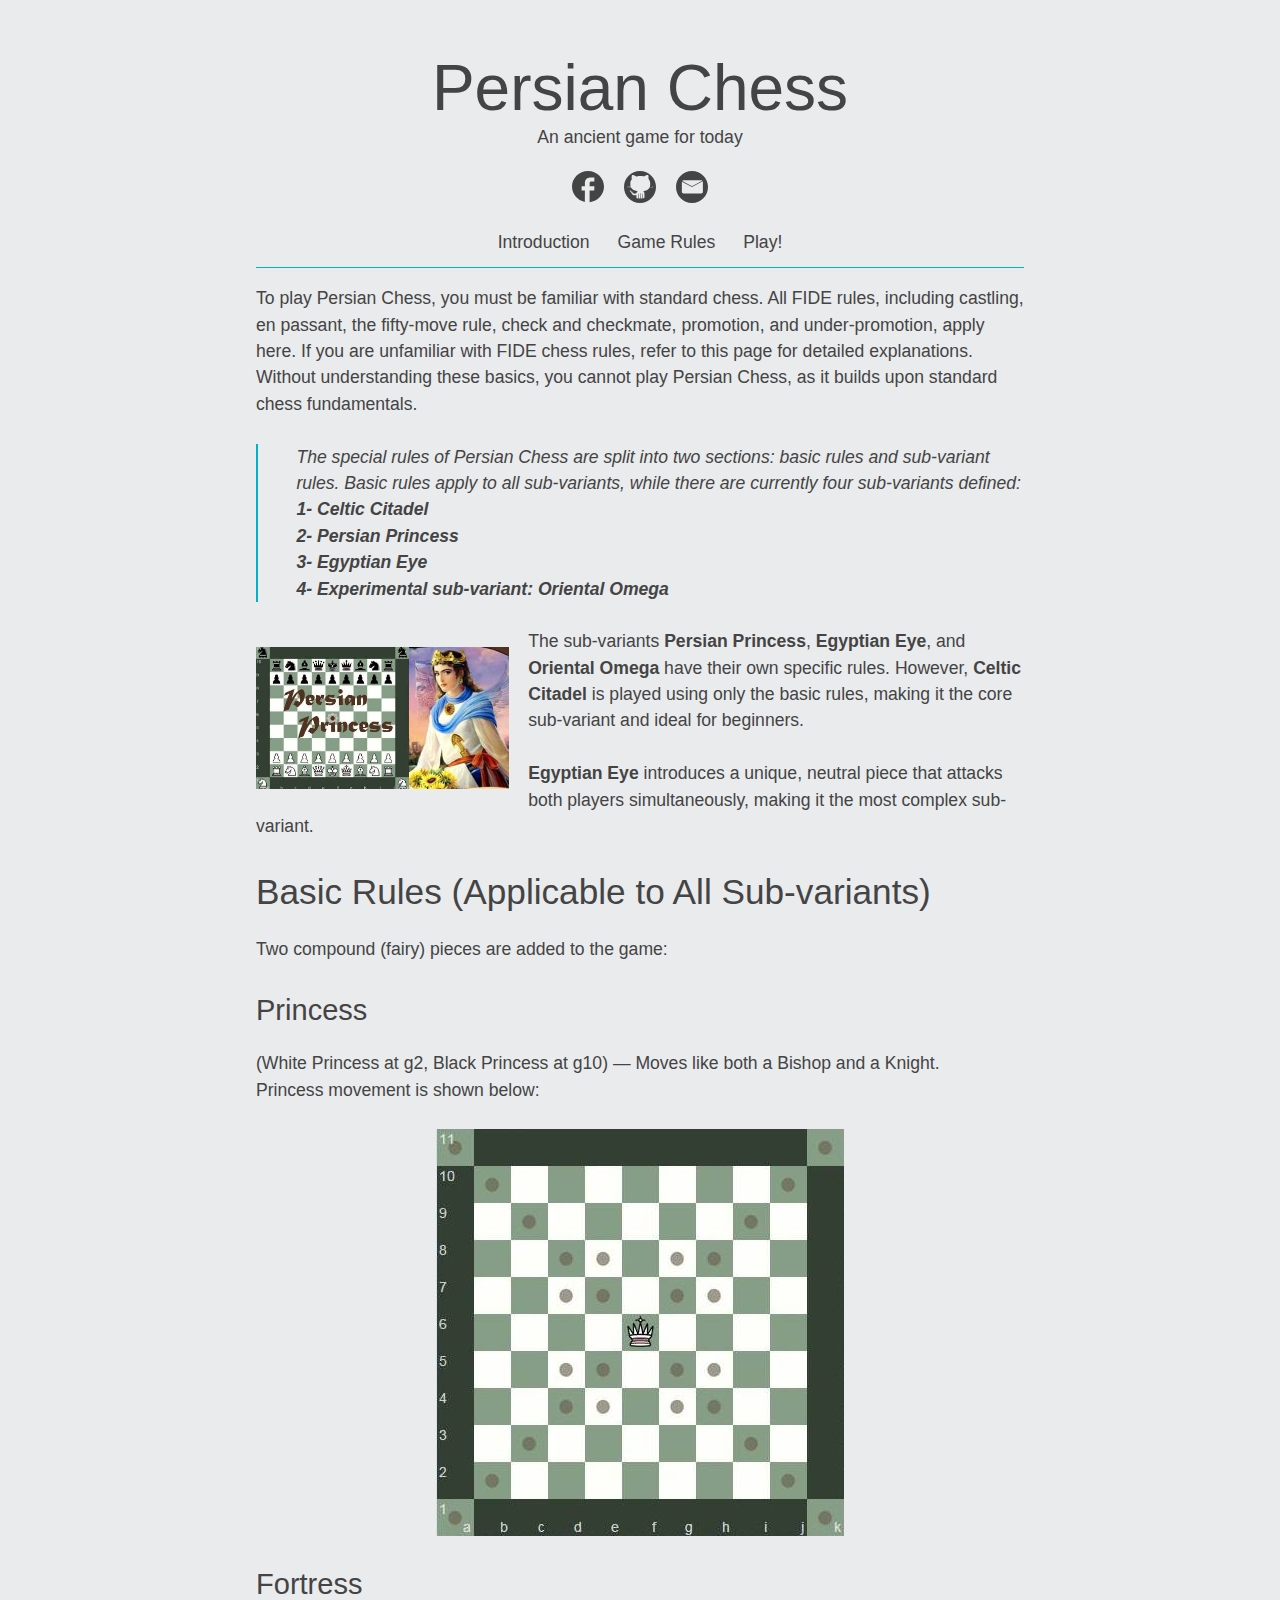
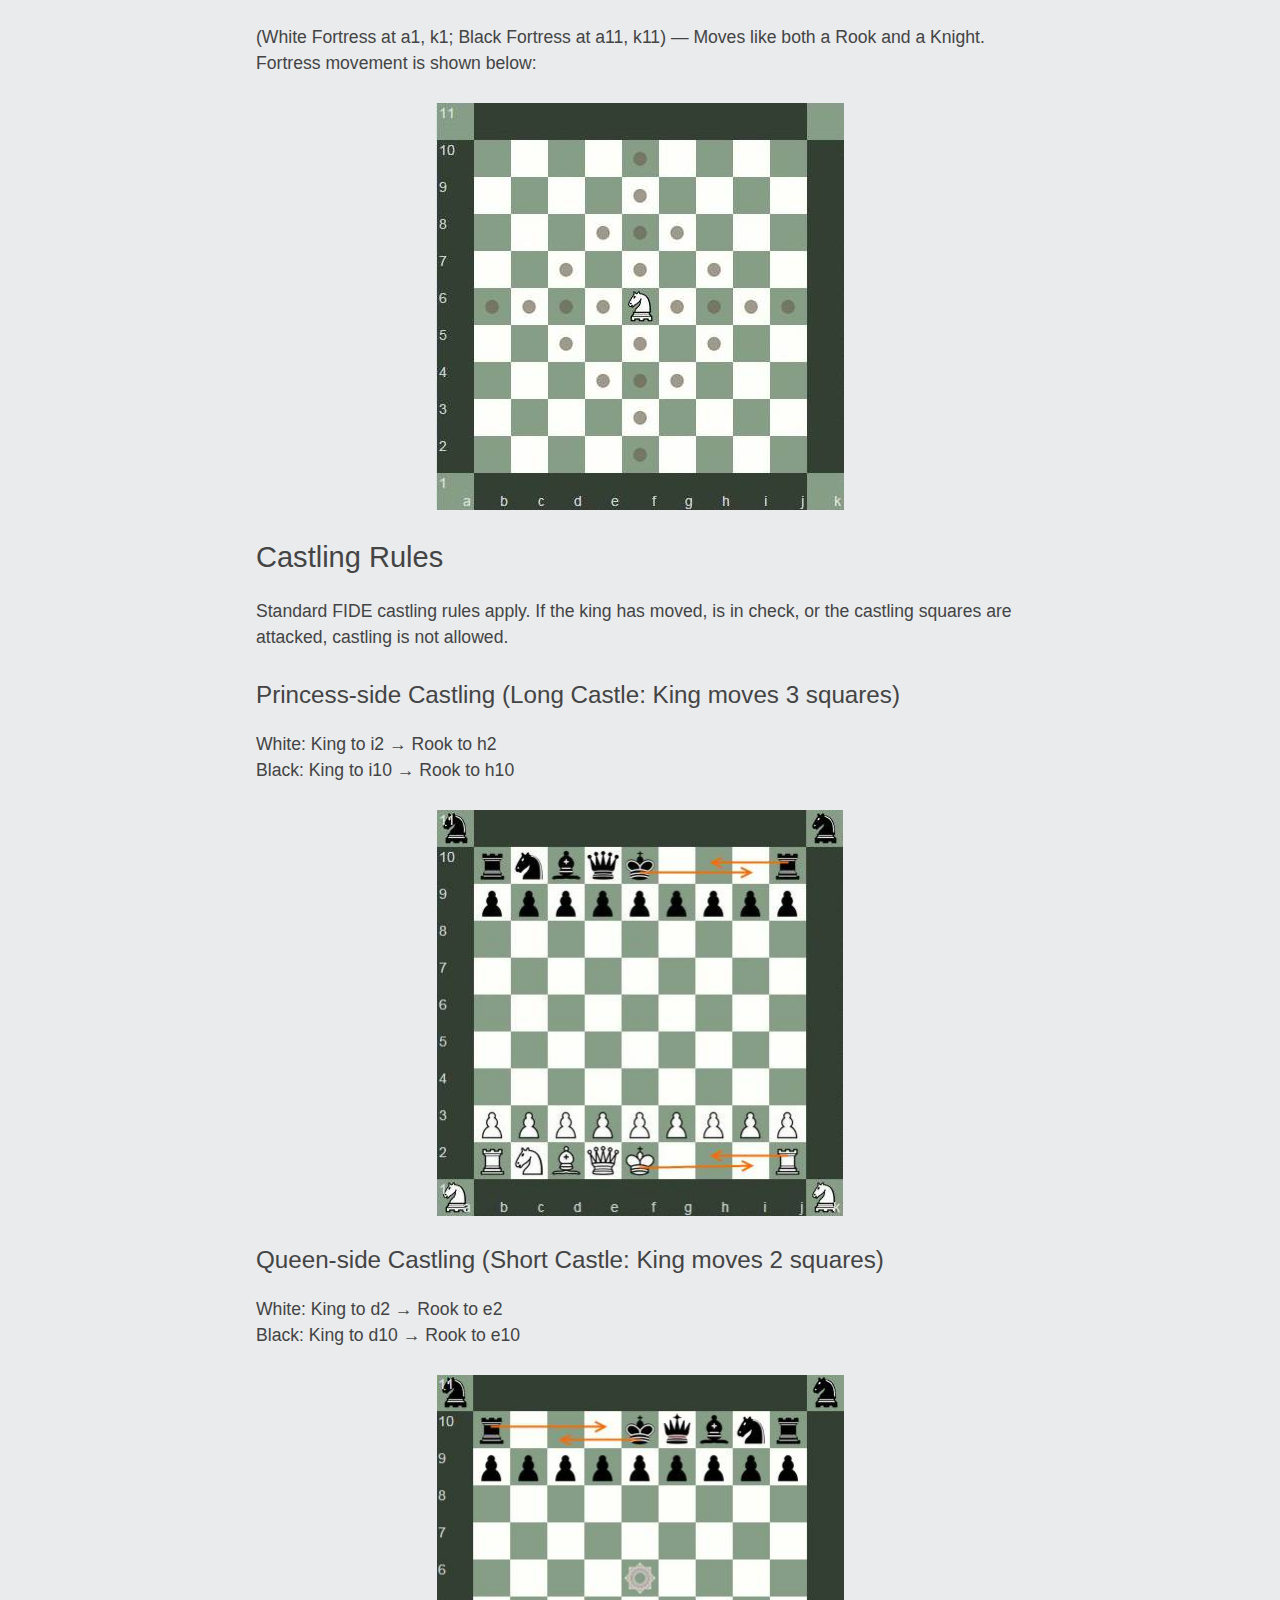
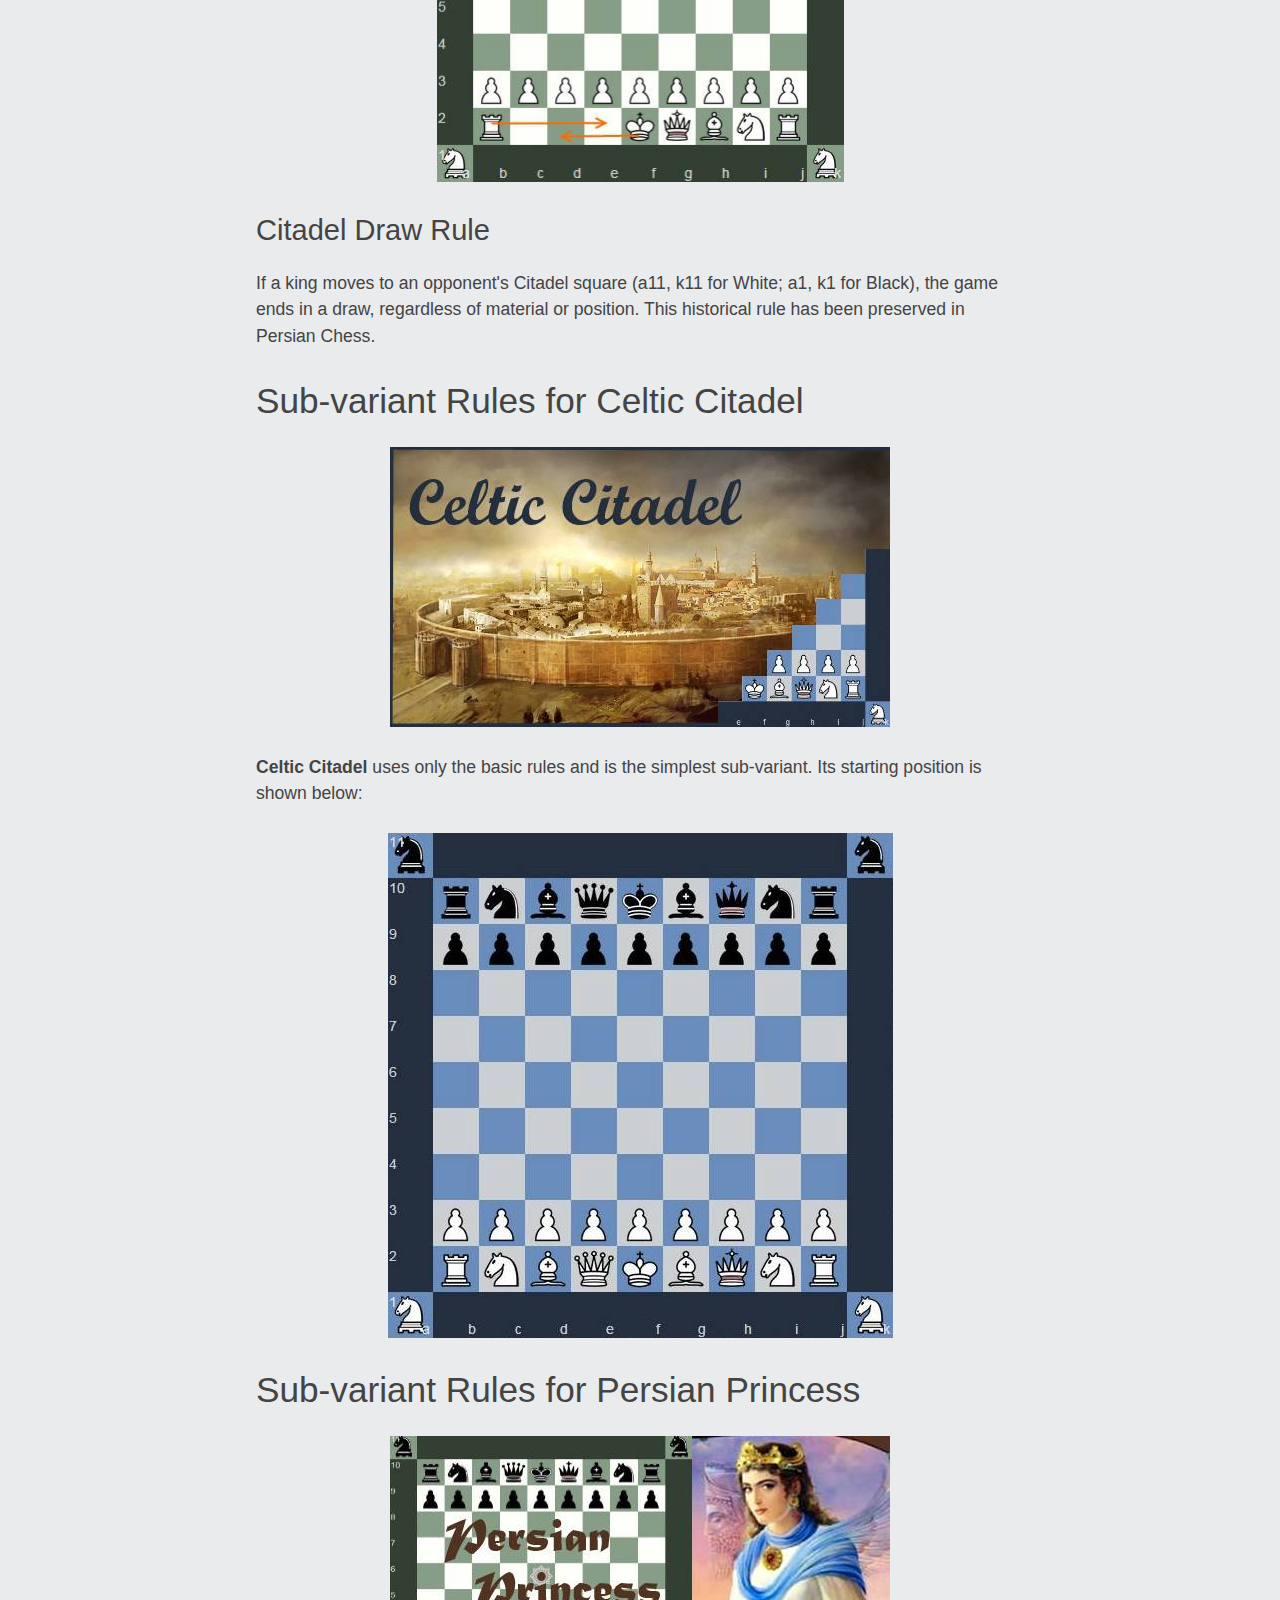
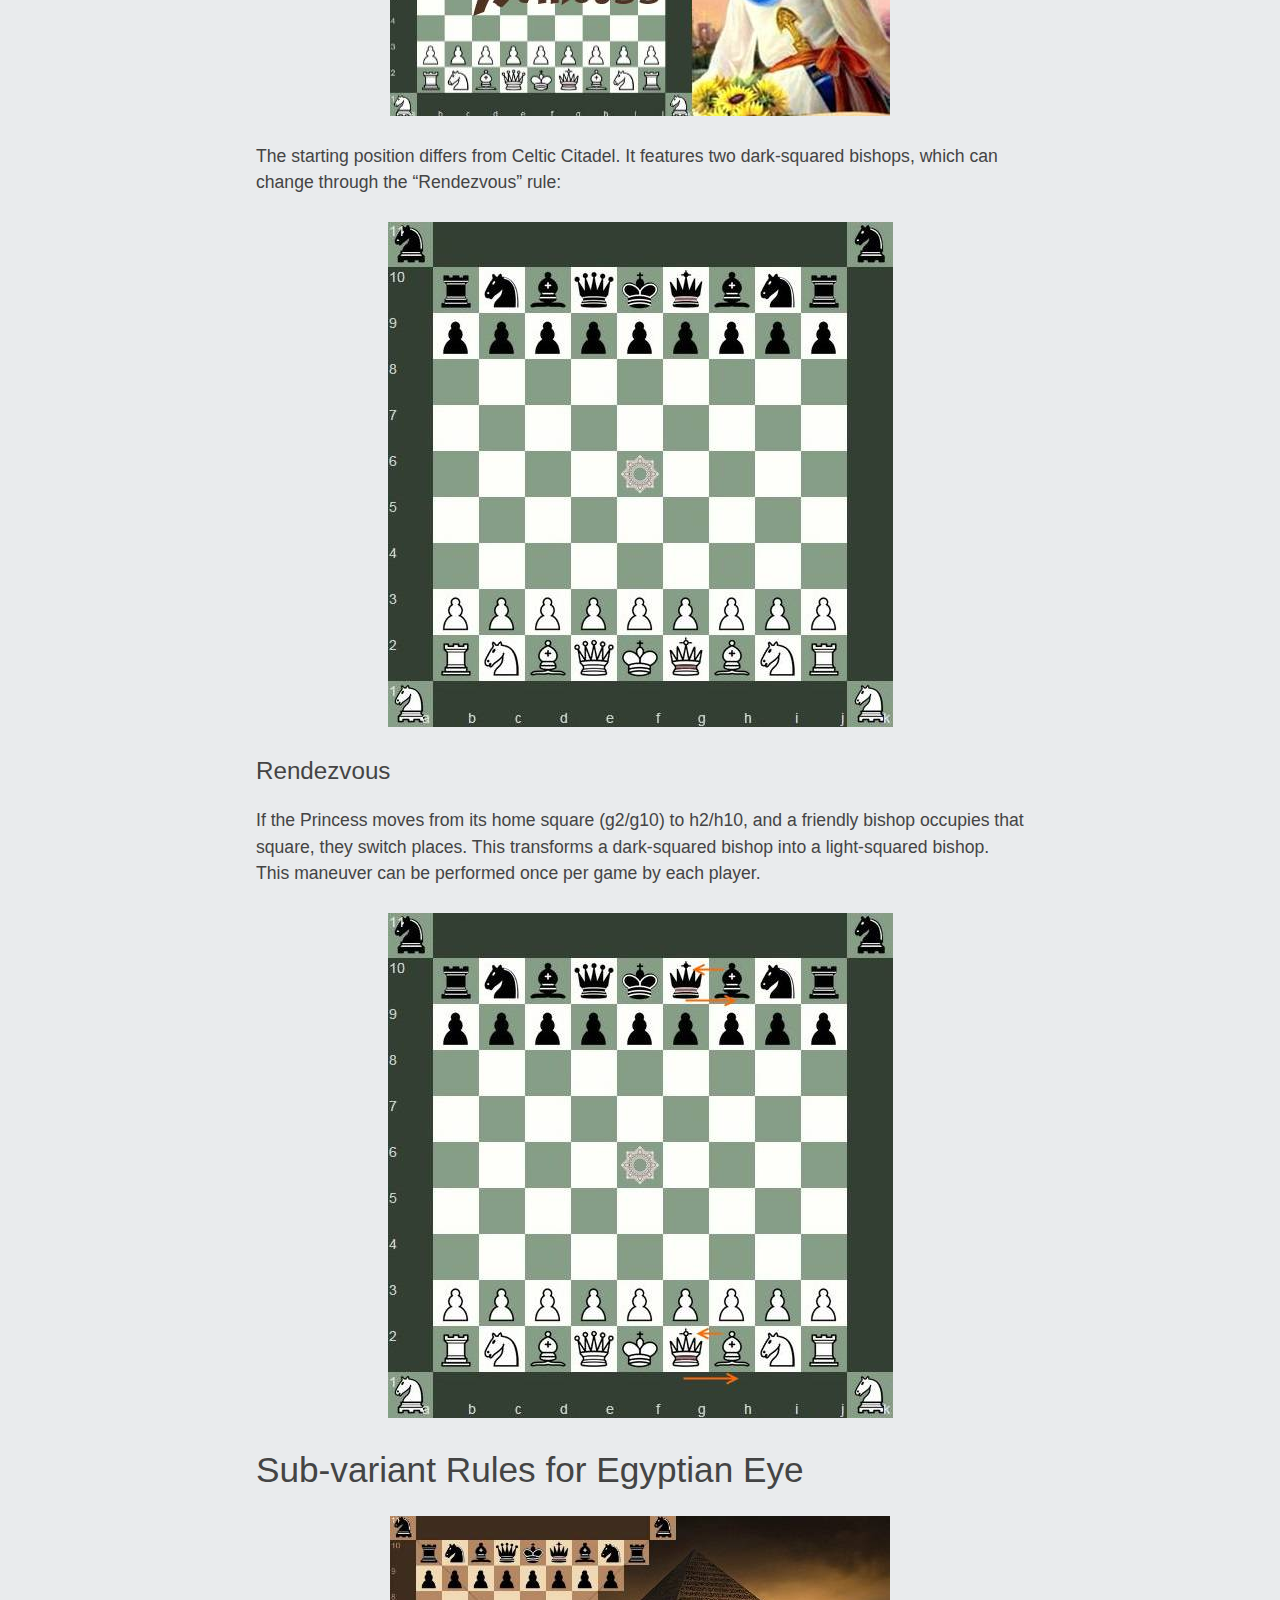
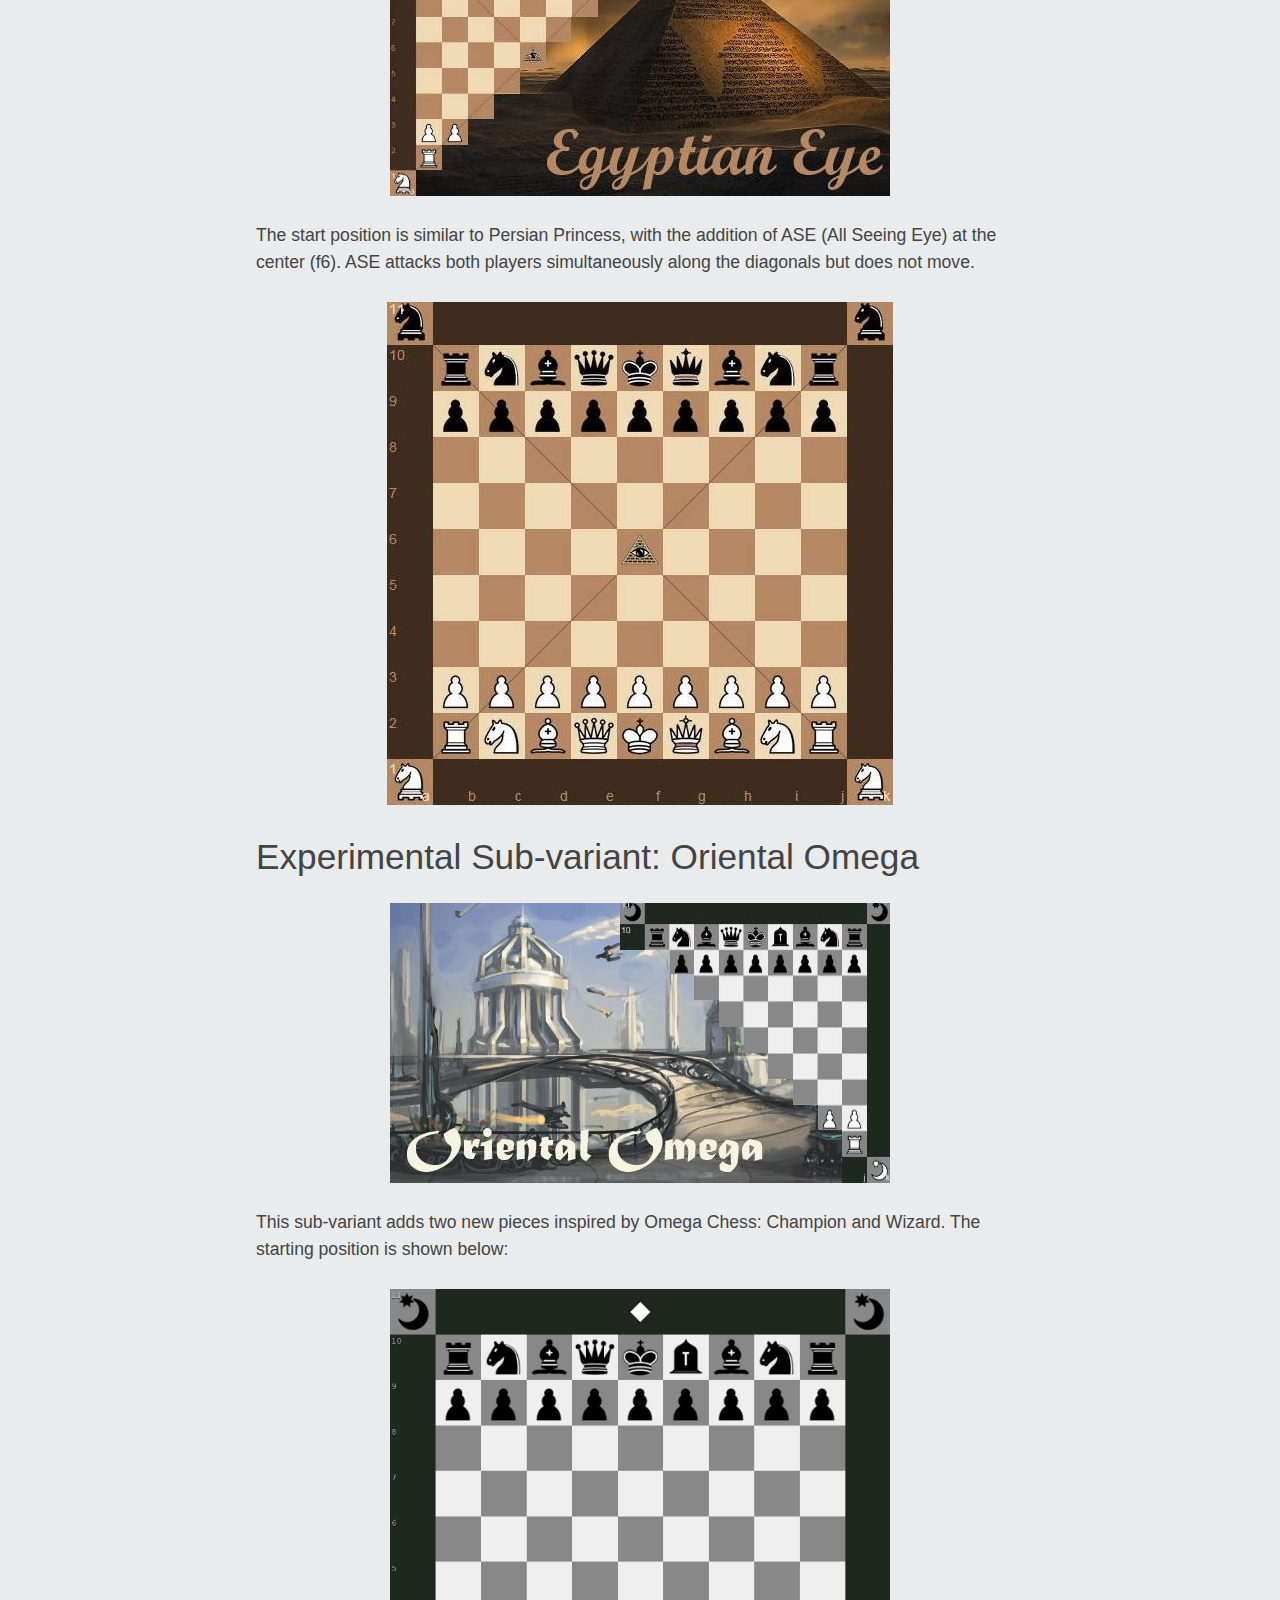
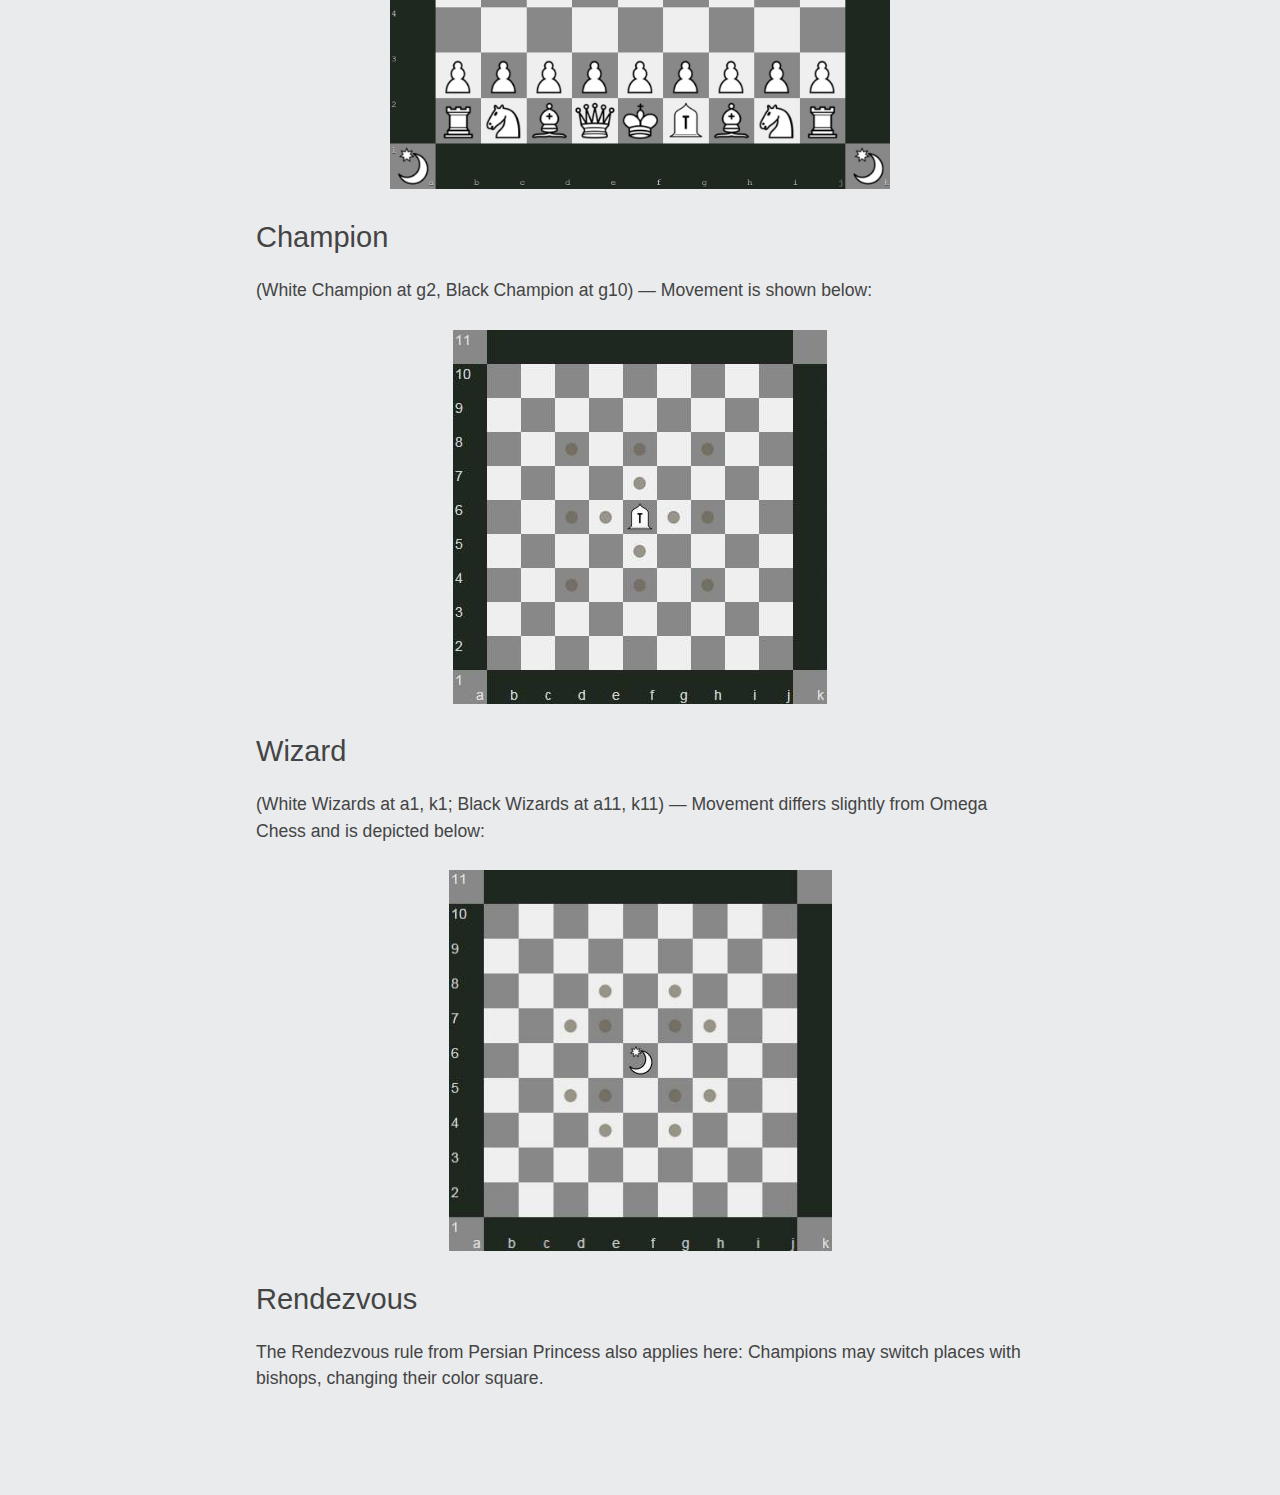
==== commit 246dbef8: "quick start" ====
--- a/rules.html
+++ b/rules.html
@@ -88,10 +88,6 @@
         <main id="main" class="site-main" role="main">
           <article id="post-6" class="page">
             <div class="entry-content">
-              <p><strong>Quick start:</strong> If you are proficient in chess and want a quick introduction to Persian
-                Chess, visit the <a href="engine/index.html" target="_blank" rel="noopener">Play!</a> page and select
-                the “Celtic Citadel” sub-variant.</p>
-              <hr />
               <p>To play Persian Chess, you must be familiar with standard chess. All FIDE rules, including castling, en
                 passant, the fifty-move rule, check and checkmate, promotion, and under-promotion, apply here. If you
                 are unfamiliar with FIDE chess rules, refer to this page for detailed explanations. Without
